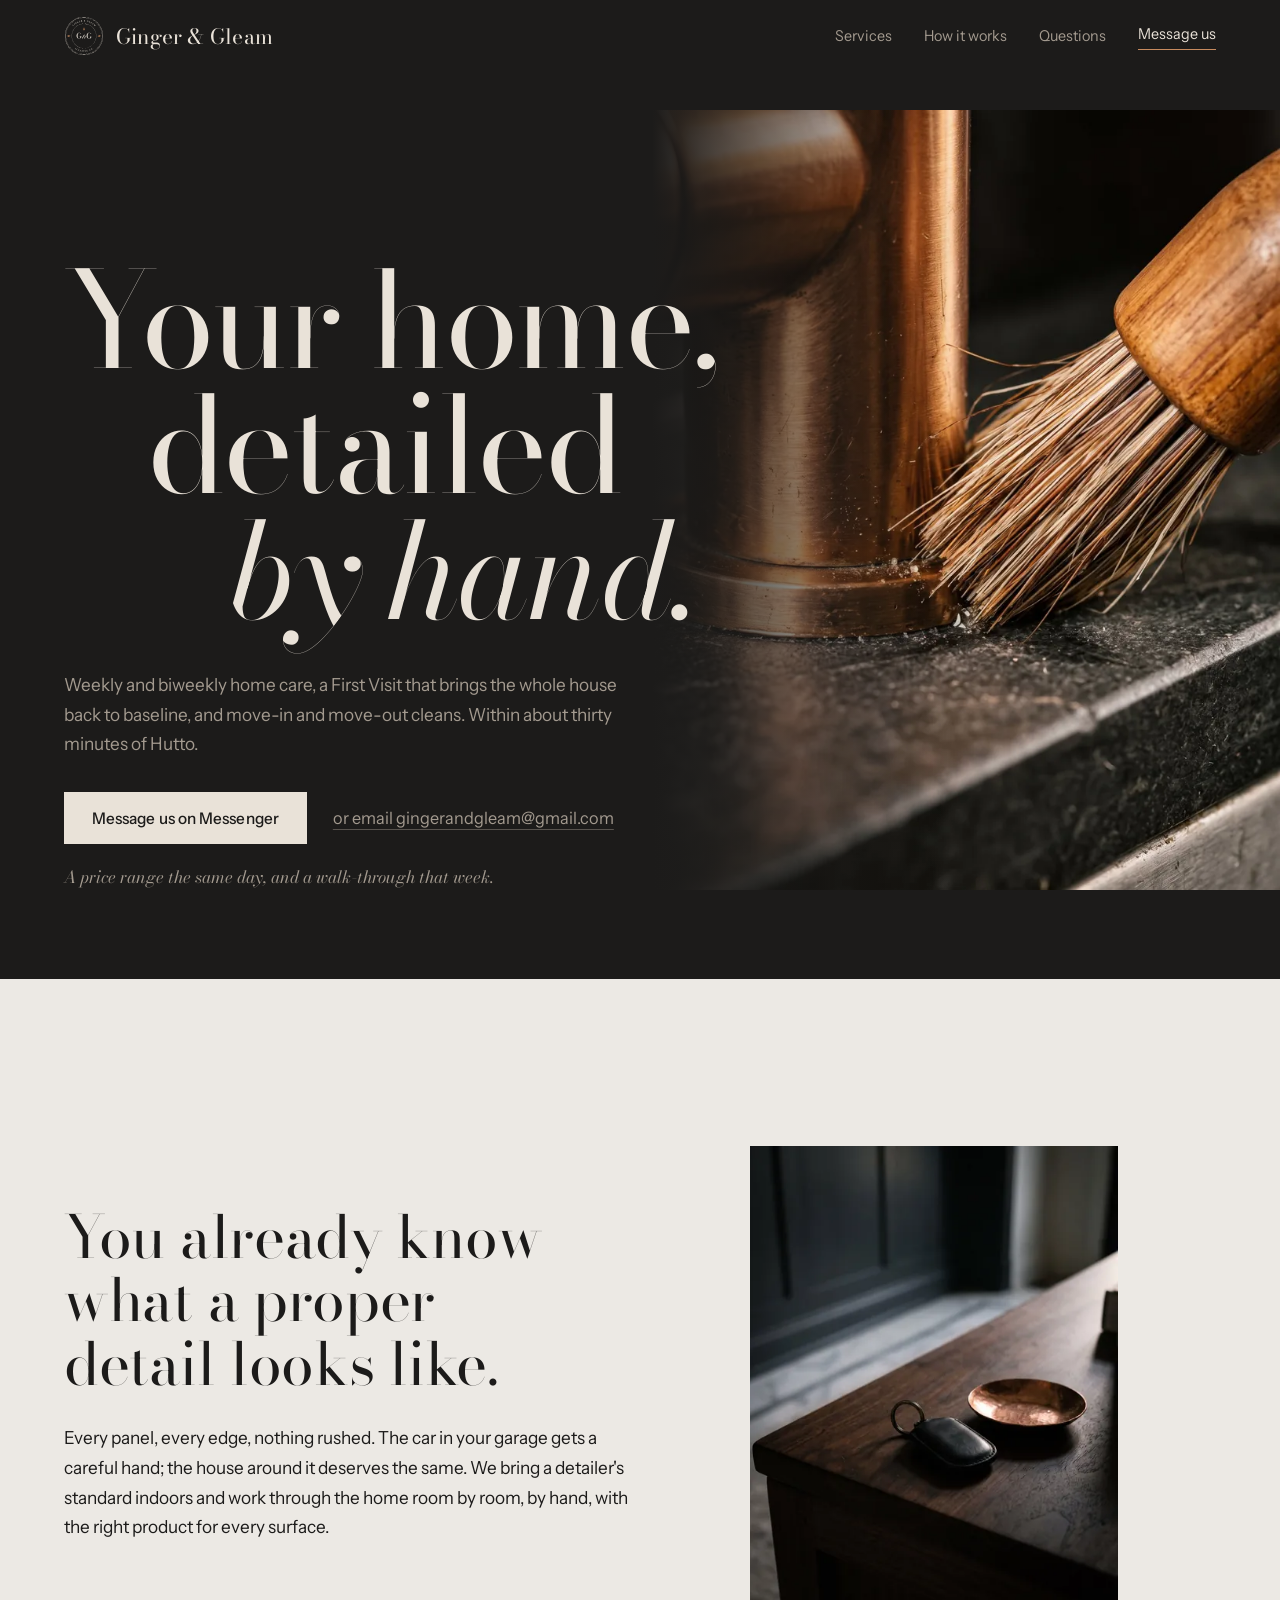
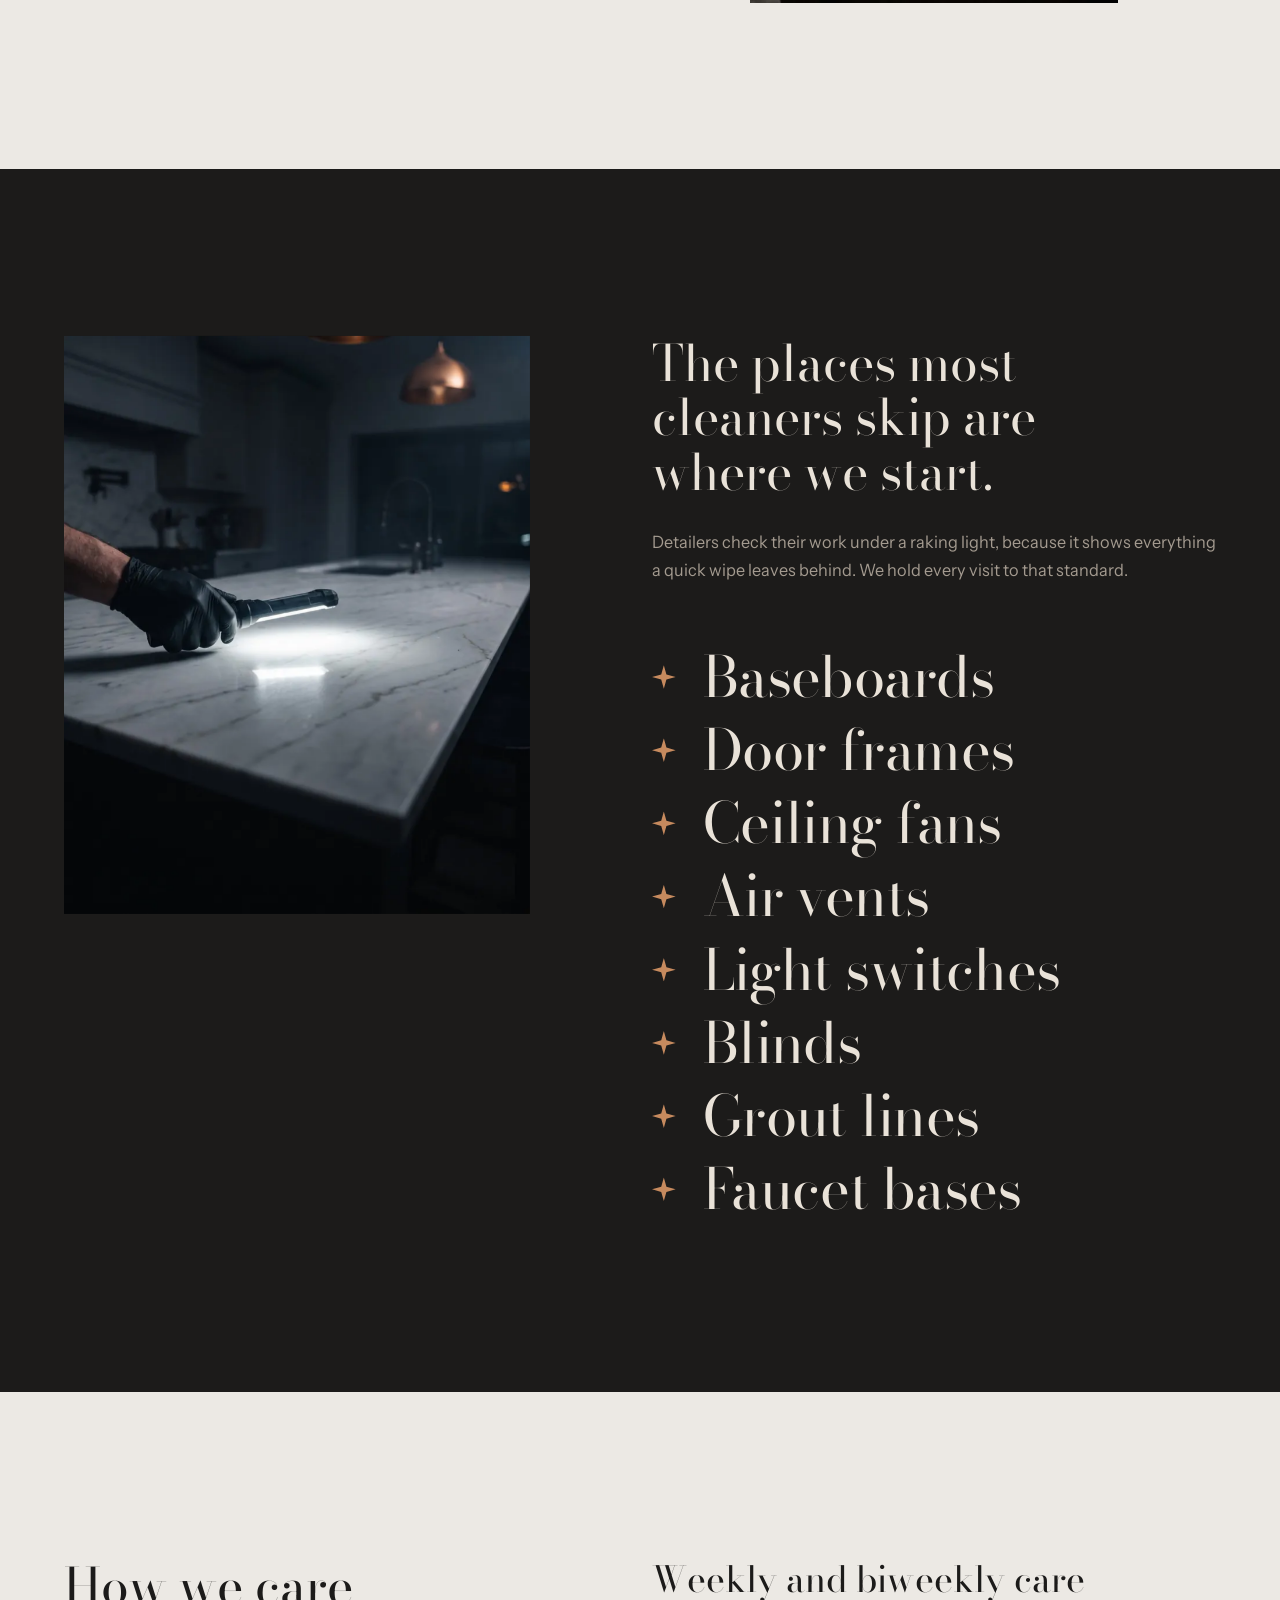
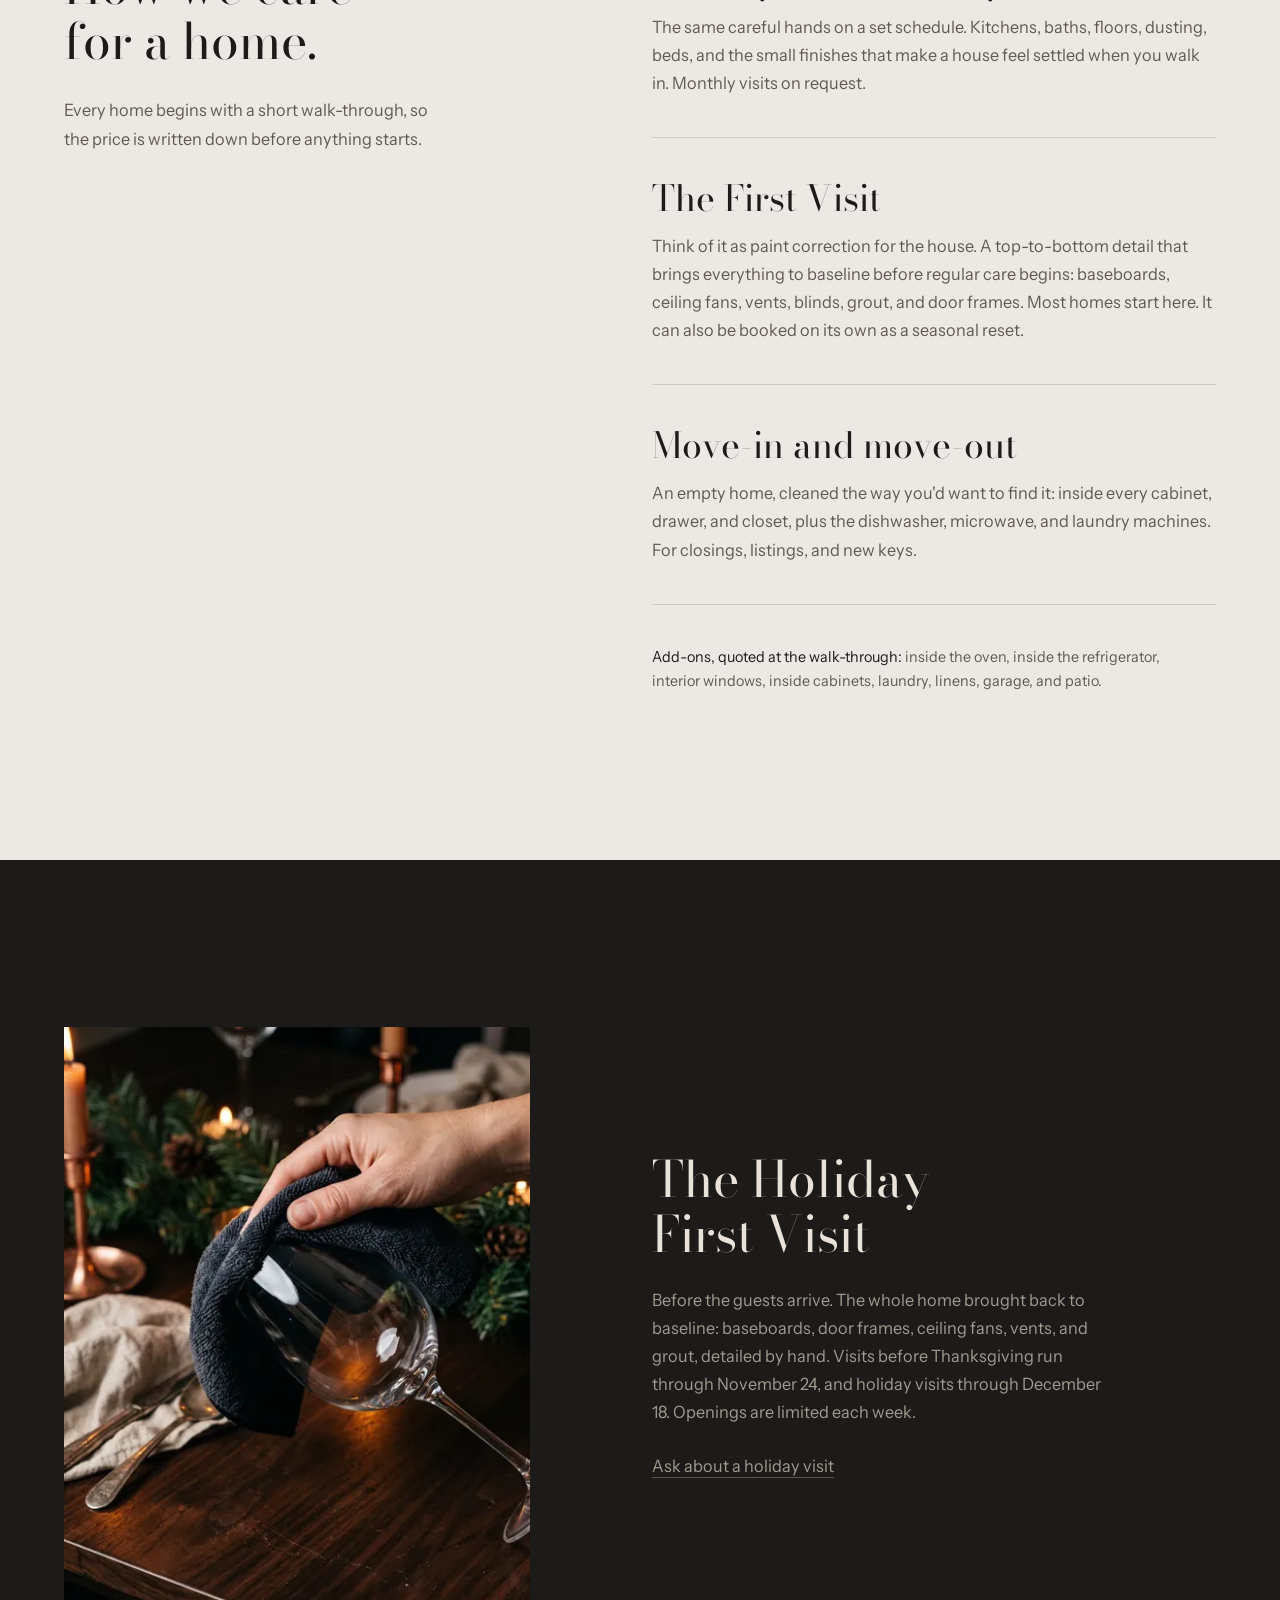
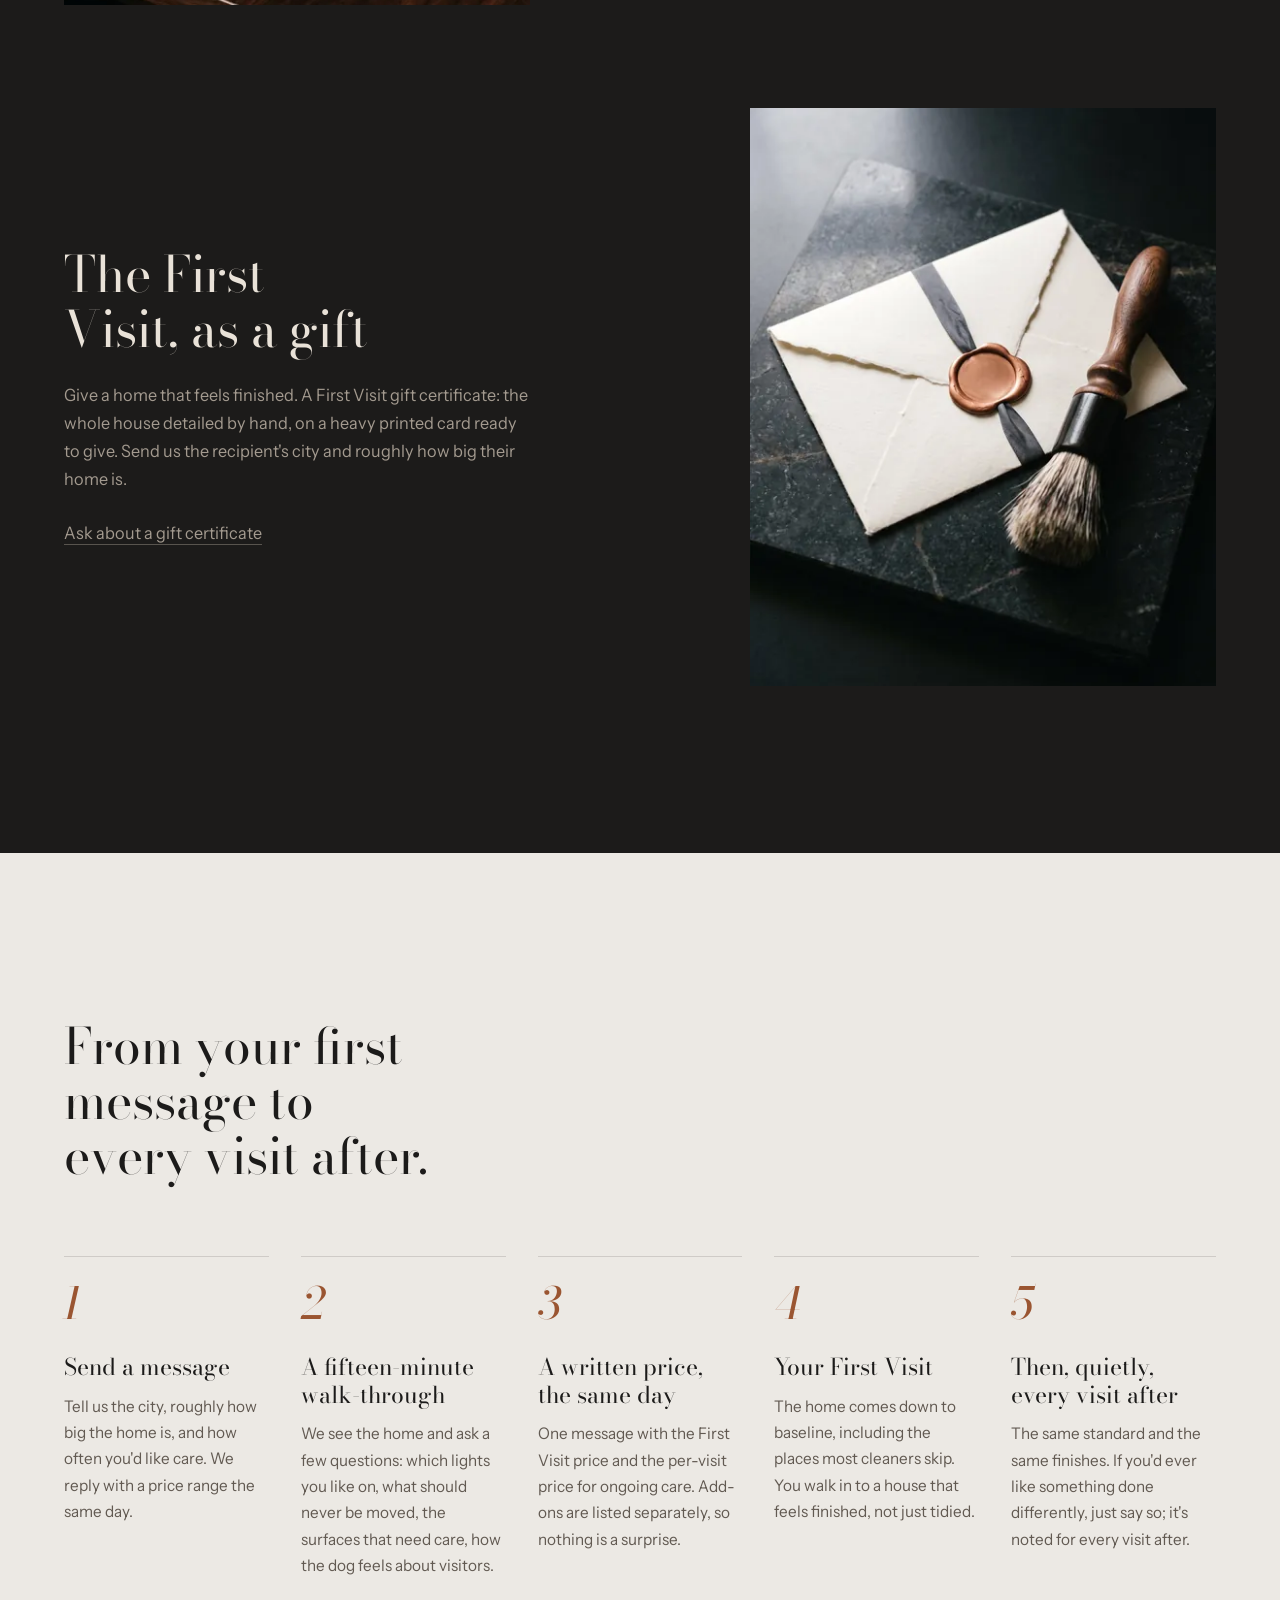
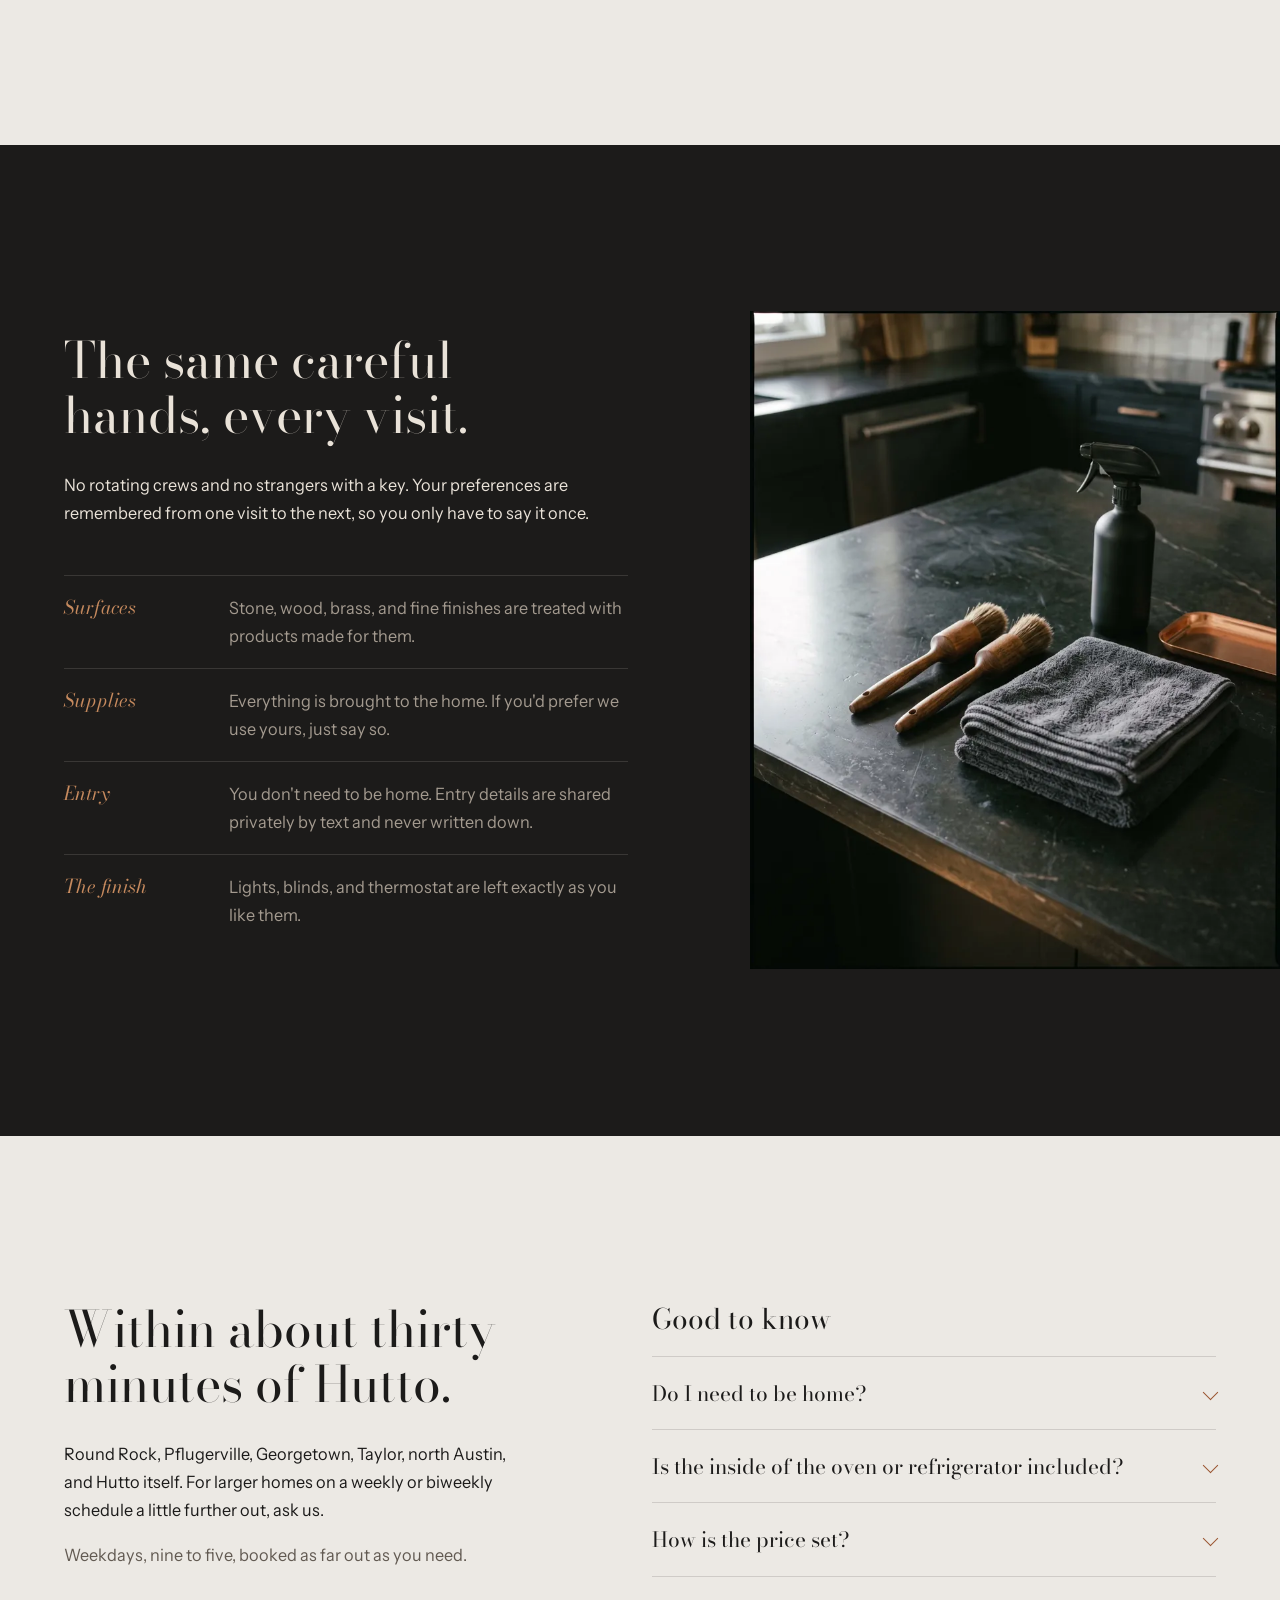
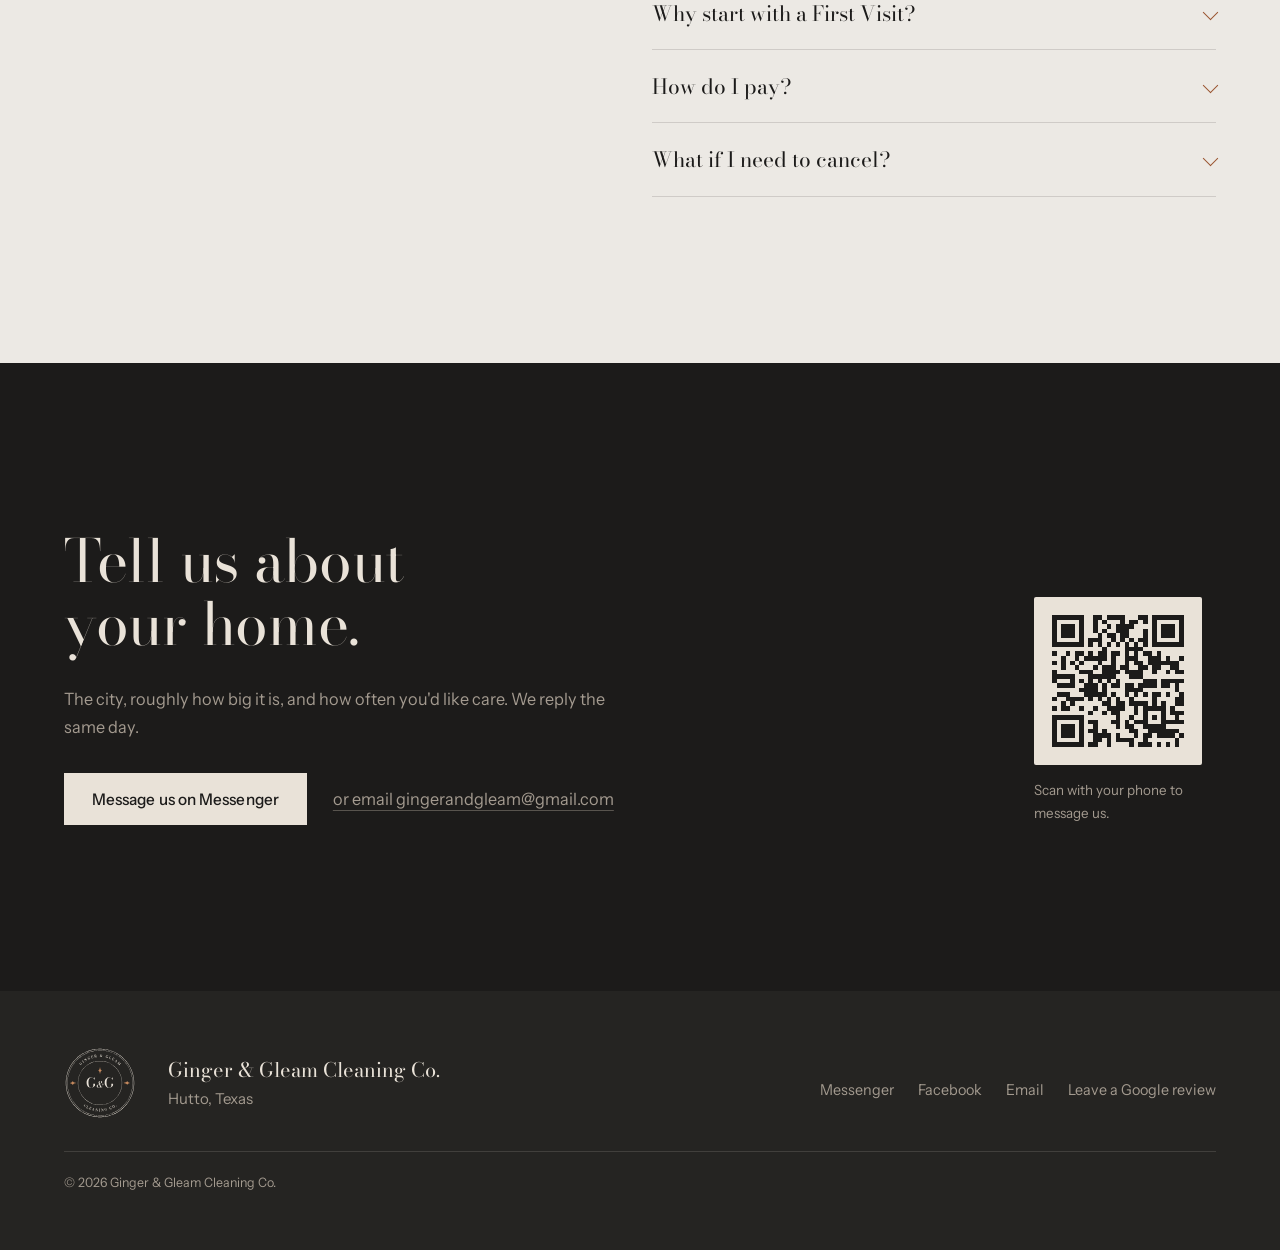
==== index.html @ fb72d487 "Rebrand the site around "Your home, detailed by hand." New single-page design for Ginger & Gleam: da" ====
<!doctype html>
<html lang="en">
<head>
<meta charset="utf-8">
<meta name="viewport" content="width=device-width, initial-scale=1, viewport-fit=cover">
<title>Ginger &amp; Gleam Cleaning Co. | Luxury house cleaning in Hutto, Round Rock &amp; Georgetown, TX</title>
<meta name="description" content="Luxury residential cleaning within thirty minutes of Hutto, Texas: weekly and biweekly home care, a First Visit deep detail, and move-in and move-out cleans for Round Rock, Georgetown, Pflugerville and north Austin. Message us for a price range the same day.">
<link rel="canonical" href="https://ginger-and-gleam.github.io/">
<meta name="theme-color" content="#1C1B1A">
<link rel="icon" href="assets/seal-on-light.svg" type="image/svg+xml">
<link rel="icon" href="apple-touch-icon.png" type="image/png">
<link rel="apple-touch-icon" href="apple-touch-icon.png">
<meta property="og:type" content="website">
<meta property="og:site_name" content="Ginger &amp; Gleam Cleaning Co.">
<meta property="og:title" content="Your home, detailed by hand.">
<meta property="og:description" content="Weekly and biweekly home care, the First Visit, and move-in and move-out cleans within thirty minutes of Hutto, Texas.">
<meta property="og:url" content="https://ginger-and-gleam.github.io/">
<meta property="og:image" content="https://ginger-and-gleam.github.io/assets/og-image.jpg">
<meta property="og:image:width" content="1200">
<meta property="og:image:height" content="630">
<meta property="og:image:alt" content="Your home, detailed by hand. A detailing brush at the base of a copper faucet.">
<meta name="twitter:card" content="summary_large_image">
<link rel="preload" href="assets/fonts/BodoniModa.woff2" as="font" type="font/woff2" crossorigin>
<link rel="preload" href="assets/fonts/InstrumentSans.woff2" as="font" type="font/woff2" crossorigin>
<link rel="stylesheet" href="assets/site.css">
<script>document.documentElement.classList.add('js')</script>
<script type="application/ld+json">
{
  "@context": "https://schema.org",
  "@type": "LocalBusiness",
  "@id": "https://ginger-and-gleam.github.io/#business",
  "name": "Ginger & Gleam Cleaning Co.",
  "slogan": "Your home, detailed by hand.",
  "description": "Luxury residential cleaning: weekly and biweekly home care, a First Visit deep detail, and move-in and move-out cleans.",
  "url": "https://ginger-and-gleam.github.io/",
  "email": "gingerandgleam@gmail.com",
  "logo": "https://ginger-and-gleam.github.io/seal-light.png",
  "image": "https://ginger-and-gleam.github.io/assets/og-image.jpg",
  "address": {"@type": "PostalAddress", "addressLocality": "Hutto", "addressRegion": "TX", "postalCode": "78634", "addressCountry": "US"},
  "areaServed": [
    {"@type": "City", "name": "Hutto, Texas"},
    {"@type": "City", "name": "Round Rock, Texas"},
    {"@type": "City", "name": "Pflugerville, Texas"},
    {"@type": "City", "name": "Georgetown, Texas"},
    {"@type": "City", "name": "Taylor, Texas"},
    {"@type": "City", "name": "Austin, Texas"}
  ],
  "openingHoursSpecification": [{"@type": "OpeningHoursSpecification", "dayOfWeek": ["Monday","Tuesday","Wednesday","Thursday","Friday"], "opens": "09:00", "closes": "17:00"}],
  "paymentAccepted": "Venmo, Zelle, Cash",
  "sameAs": ["https://www.facebook.com/people/Ginger-Gleam/61587592953067"],
  "hasOfferCatalog": {
    "@type": "OfferCatalog",
    "name": "Home care",
    "itemListElement": [
      {"@type": "Offer", "itemOffered": {"@type": "Service", "serviceType": "House cleaning", "name": "Weekly and biweekly home care"}},
      {"@type": "Offer", "itemOffered": {"@type": "Service", "serviceType": "Deep cleaning", "name": "The First Visit"}},
      {"@type": "Offer", "itemOffered": {"@type": "Service", "serviceType": "Move-in and move-out cleaning", "name": "Move-in and move-out"}}
    ]
  }
}
</script>
</head>
<body>
<a class="skip" href="#main">Skip to content</a>

<header class="site-head" data-head>
  <div class="frame head-row">
    <a class="brand" href="#top" aria-label="Ginger &amp; Gleam, back to top">
      <img src="assets/seal-on-dark.svg" alt="" width="40" height="40">
      <span>Ginger &amp; Gleam</span>
    </a>
    <nav class="head-nav" aria-label="Main">
      <a href="#services">Services</a>
      <a href="#how">How it works</a>
      <a href="#questions">Questions</a>
      <a class="head-cta" href="https://m.me/61587592953067?ref=website" target="_blank" rel="noopener">Message us</a>
    </nav>
  </div>
</header>

<main id="main">

<section class="hero" id="top" aria-labelledby="hero-title">
  <div class="frame hero-grid">
    <figure class="hero-photo">
      <img src="assets/img/brush-1200.webp"
           srcset="assets/img/brush-480.webp 480w, assets/img/brush-800.webp 800w, assets/img/brush-1200.webp 1200w, assets/img/brush-1600.webp 1600w"
           sizes="(min-width: 900px) 46vw, 100vw" width="1600" height="1986"
           alt="A natural-bristle detailing brush working along the base of a copper faucet on dark stone."
           fetchpriority="high">
    </figure>
    <div class="hero-copy">
      <h1 id="hero-title" class="hero-title"><span>Your home,</span> <span>detailed</span> <span>by hand.</span></h1>
      <p class="hero-sub">Weekly and biweekly home care, a First Visit that brings the whole house back to baseline, and move-in and move-out cleans. Within about thirty minutes of Hutto.</p>
      <div class="hero-actions">
        <a class="button" href="https://m.me/61587592953067?ref=website" target="_blank" rel="noopener">Message us on Messenger</a>
        <a class="quiet-link" href="mailto:gingerandgleam@gmail.com">or email gingerandgleam@gmail.com</a>
      </div>
      <p class="hero-note">A price range the same day, and a walk-through that week.</p>
    </div>
  </div>
</section>

<section class="idea paper" aria-labelledby="idea-title">
  <div class="frame idea-grid">
    <div class="idea-copy">
      <h2 id="idea-title" class="statement">You already know what a proper detail looks like.</h2>
      <p class="measure">Every panel, every edge, nothing rushed. The car in your garage gets a careful hand; the house around it deserves the same. We bring a detailer's standard indoors and work through the home room by room, by hand, with the right product for every surface.</p>
    </div>
    <figure class="idea-photo">
      <img src="assets/img/fob-800.webp"
           srcset="assets/img/fob-480.webp 480w, assets/img/fob-800.webp 800w, assets/img/fob-1200.webp 1200w"
           sizes="(min-width: 900px) 30vw, 80vw" width="1600" height="1986" loading="lazy"
           alt="A leather key fob beside a small copper dish on a polished walnut table.">
    </figure>
  </div>
</section>

<section class="inspect" aria-labelledby="inspect-title" data-inspect>
  <div class="frame inspect-grid">
    <figure class="inspect-photo">
      <img src="assets/img/light-800.webp"
           srcset="assets/img/light-480.webp 480w, assets/img/light-800.webp 800w, assets/img/light-1200.webp 1200w, assets/img/light-1600.webp 1600w"
           sizes="(min-width: 900px) 38vw, 100vw" width="1600" height="1986" loading="lazy"
           alt="A gloved hand holding an inspection light, its beam raking across a dark marble countertop.">
    </figure>
    <div class="inspect-copy">
      <h2 id="inspect-title" class="section-title">The places most cleaners skip are where we start.</h2>
      <p class="measure soft">Detailers check their work under a raking light, because it shows everything a quick wipe leaves behind. We hold every visit to that standard.</p>
      <ul class="surfaces" data-surfaces>
        <li>Baseboards</li>
        <li>Door frames</li>
        <li>Ceiling fans</li>
        <li>Air vents</li>
        <li>Light switches</li>
        <li>Blinds</li>
        <li>Grout lines</li>
        <li>Faucet bases</li>
      </ul>
    </div>
  </div>
</section>

<section class="services paper" id="services" aria-labelledby="services-title">
  <div class="frame services-grid">
    <div class="services-head">
      <h2 id="services-title" class="section-title">How we care for a home.</h2>
      <p class="soft">Every home begins with a short walk-through, so the price is written down before anything starts.</p>
    </div>
    <div class="service-list">
      <article class="service">
        <h3>Weekly and biweekly care</h3>
        <p>The same careful hands on a set schedule. Kitchens, baths, floors, dusting, beds, and the small finishes that make a house feel settled when you walk in. Monthly visits on request.</p>
      </article>
      <article class="service">
        <h3>The First Visit</h3>
        <p>Think of it as paint correction for the house. A top-to-bottom detail that brings everything to baseline before regular care begins: baseboards, ceiling fans, vents, blinds, grout, and door frames. Most homes start here. It can also be booked on its own as a seasonal reset.</p>
      </article>
      <article class="service">
        <h3>Move-in and move-out</h3>
        <p>An empty home, cleaned the way you'd want to find it: inside every cabinet, drawer, and closet, plus the dishwasher, microwave, and laundry machines. For closings, listings, and new keys.</p>
      </article>
      <p class="addons"><span>Add-ons, quoted at the walk-through:</span> inside the oven, inside the refrigerator, interior windows, inside cabinets, laundry, linens, garage, and patio.</p>
    </div>
  </div>
</section>

<section class="season" aria-labelledby="season-title" data-season>
  <h2 id="season-title" class="visually-hidden">Seasonal</h2>
  <div class="frame season-grid">
    <article class="season-item" data-from="2026-10-01" data-until="2026-12-18">
      <figure>
        <img src="assets/img/glass-800.webp"
             srcset="assets/img/glass-480.webp 480w, assets/img/glass-800.webp 800w, assets/img/glass-1200.webp 1200w"
             sizes="(min-width: 900px) 34vw, 100vw" width="1600" height="1986" loading="lazy"
             alt="A hand polishing a crystal wine glass with a charcoal cloth at a candlelit holiday table.">
      </figure>
      <div class="season-copy">
        <h3>The Holiday First Visit</h3>
        <p>Before the guests arrive. The whole home brought back to baseline: baseboards, door frames, ceiling fans, vents, and grout, detailed by hand. Visits before Thanksgiving run through November 24, and holiday visits through December 18. Openings are limited each week.</p>
        <a class="quiet-link on-dark" href="https://m.me/61587592953067?ref=website" target="_blank" rel="noopener">Ask about a holiday visit</a>
      </div>
    </article>
    <article class="season-item" data-from="2026-11-20" data-until="2026-12-24" hidden>
      <figure>
        <img src="assets/img/gift-800.webp"
             srcset="assets/img/gift-480.webp 480w, assets/img/gift-800.webp 800w, assets/img/gift-1200.webp 1200w"
             sizes="(min-width: 900px) 34vw, 100vw" width="1600" height="1986" loading="lazy"
             alt="A cream envelope closed with a copper wax seal and charcoal ribbon beside a detailing brush.">
      </figure>
      <div class="season-copy">
        <h3>The First Visit, as a gift</h3>
        <p>Give a home that feels finished. A First Visit gift certificate: the whole house detailed by hand, on a heavy printed card ready to give. Send us the recipient's city and roughly how big their home is.</p>
        <a class="quiet-link on-dark" href="https://m.me/61587592953067?ref=website" target="_blank" rel="noopener">Ask about a gift certificate</a>
      </div>
    </article>
    <article class="season-item" data-from="2027-01-01" data-until="2027-01-31" hidden>
      <figure>
        <img src="assets/img/floor-800.webp"
             srcset="assets/img/floor-480.webp 480w, assets/img/floor-800.webp 800w, assets/img/floor-1200.webp 1200w"
             sizes="(min-width: 900px) 34vw, 100vw" width="1600" height="1986" loading="lazy"
             alt="Low winter sun across a polished oak floor, a folded charcoal towel on the bottom stair.">
      </figure>
      <div class="season-copy">
        <h3>A new-year reset</h3>
        <p>Start the year in a home that feels finished. A First Visit takes the house back to baseline after the holidays, and weekly or biweekly care keeps it there.</p>
        <a class="quiet-link on-dark" href="https://m.me/61587592953067?ref=website" target="_blank" rel="noopener">Book a January walk-through</a>
      </div>
    </article>
  </div>
</section>

<section class="how paper" id="how" aria-labelledby="how-title">
  <div class="frame">
    <h2 id="how-title" class="section-title narrow-title">From your first message to every visit after.</h2>
    <ol class="steps">
      <li>
        <h3>Send a message</h3>
        <p>Tell us the city, roughly how big the home is, and how often you'd like care. We reply with a price range the same day.</p>
      </li>
      <li>
        <h3>A fifteen-minute walk-through</h3>
        <p>We see the home and ask a few questions: which lights you like on, what should never be moved, the surfaces that need care, how the dog feels about visitors.</p>
      </li>
      <li>
        <h3>A written price, the same day</h3>
        <p>One message with the First Visit price and the per-visit price for ongoing care. Add-ons are listed separately, so nothing is a surprise.</p>
      </li>
      <li>
        <h3>Your First Visit</h3>
        <p>The home comes down to baseline, including the places most cleaners skip. You walk in to a house that feels finished, not just tidied.</p>
      </li>
      <li>
        <h3>Then, quietly, every visit after</h3>
        <p>The same standard and the same finishes. If you'd ever like something done differently, just say so; it's noted for every visit after.</p>
      </li>
    </ol>
  </div>
</section>

<section class="standard" aria-labelledby="standard-title">
  <div class="frame standard-grid">
    <div class="standard-copy">
      <h2 id="standard-title" class="section-title">The same careful hands, every visit.</h2>
      <p class="measure">No rotating crews and no strangers with a key. Your preferences are remembered from one visit to the next, so you only have to say it once.</p>
      <dl class="particulars">
        <div><dt>Surfaces</dt><dd>Stone, wood, brass, and fine finishes are treated with products made for them.</dd></div>
        <div><dt>Supplies</dt><dd>Everything is brought to the home. If you'd prefer we use yours, just say so.</dd></div>
        <div><dt>Entry</dt><dd>You don't need to be home. Entry details are shared privately by text and never written down.</dd></div>
        <div><dt>The finish</dt><dd>Lights, blinds, and thermostat are left exactly as you like them.</dd></div>
      </dl>
    </div>
    <figure class="standard-photo">
      <img src="assets/img/kit-800.webp"
           srcset="assets/img/kit-480.webp 480w, assets/img/kit-800.webp 800w, assets/img/kit-1200.webp 1200w, assets/img/kit-1600.webp 1600w"
           sizes="(min-width: 900px) 40vw, 100vw" width="1600" height="1986" loading="lazy"
           alt="Wooden detailing brushes, folded charcoal microfiber towels, and a matte black spray bottle laid out on a soapstone counter.">
    </figure>
  </div>
</section>

<section class="faq paper" id="questions" aria-labelledby="faq-title">
  <div class="frame faq-grid">
    <div class="area">
      <h2 class="section-title">Within about thirty minutes of Hutto.</h2>
      <p class="measure">Round Rock, Pflugerville, Georgetown, Taylor, north Austin, and Hutto itself. For larger homes on a weekly or biweekly schedule a little further out, ask us.</p>
      <p class="measure soft">Weekdays, nine to five, booked as far out as you need.</p>
    </div>
    <div class="questions">
      <h2 id="faq-title" class="small-title">Good to know</h2>
      <details>
        <summary>Do I need to be home?</summary>
        <p>No. Many clients are at work during their visit. Entry details are shared privately by text and never written down.</p>
      </details>
      <details>
        <summary>Is the inside of the oven or refrigerator included?</summary>
        <p>They're add-ons on every service, quoted at the walk-through. Move-outs include the dishwasher, microwave, and laundry machines.</p>
      </details>
      <details>
        <summary>How is the price set?</summary>
        <p>By the size of the home and how often you'd like care. We send a range the same day you message us, then confirm it in writing after the walk-through. Add-ons are listed separately.</p>
      </details>
      <details>
        <summary>Why start with a First Visit?</summary>
        <p>Regular care keeps a home at a standard; the First Visit sets it. Baseboards, vents, fans, and grout are brought back once, so every visit after can keep them there. If your home is already in excellent shape, we'll tell you at the walk-through.</p>
      </details>
      <details>
        <summary>How do I pay?</summary>
        <p>Venmo, Zelle, or cash. We send an invoice at the end of the day.</p>
      </details>
      <details>
        <summary>What if I need to cancel?</summary>
        <p>Let us know as early as you can. Same-day cancellations are $50, waived for a true emergency.</p>
      </details>
    </div>
  </div>
</section>

<section class="contact" id="contact" aria-labelledby="contact-title">
  <div class="frame contact-grid">
    <div>
      <h2 id="contact-title" class="statement">Tell us about your home.</h2>
      <p class="measure soft">The city, roughly how big it is, and how often you'd like care. We reply the same day.</p>
      <div class="hero-actions">
        <a class="button" href="https://m.me/61587592953067?ref=website" target="_blank" rel="noopener">Message us on Messenger</a>
        <a class="quiet-link on-dark" href="mailto:gingerandgleam@gmail.com">or email gingerandgleam@gmail.com</a>
      </div>
    </div>
    <figure class="qr">
      <img src="assets/messenger-qr.svg" width="168" height="168" alt="QR code that opens a Messenger conversation with Ginger &amp; Gleam.">
      <figcaption>Scan with your phone to message us.</figcaption>
    </figure>
  </div>
</section>

</main>

<footer class="site-foot">
  <div class="frame foot-row">
    <img src="assets/seal-on-dark.svg" alt="" width="72" height="72">
    <p class="foot-name">Ginger &amp; Gleam Cleaning Co.<br><span>Hutto, Texas</span></p>
    <p class="foot-links">
      <a href="https://m.me/61587592953067?ref=website" target="_blank" rel="noopener">Messenger</a>
      <a href="https://www.facebook.com/people/Ginger-Gleam/61587592953067" target="_blank" rel="noopener">Facebook</a>
      <a href="mailto:gingerandgleam@gmail.com">Email</a>
      <a href="https://g.page/r/CXGmc1KCXVTtEBM/review" target="_blank" rel="noopener">Leave a Google review</a>
    </p>
    <p class="foot-fine">© <span data-year>2026</span> Ginger &amp; Gleam Cleaning Co.</p>
  </div>
</footer>

<script src="assets/site.js" defer></script>
</body>
</html>
---- assets/site.css ----
/* Ginger & Gleam — "Your home, detailed by hand."
   Dark soapstone grounds with plaster reading rooms; copper only where light lands.
   One signature: the inspection light over the list of surfaces. */

@font-face{font-family:"Bodoni Moda";src:url("fonts/BodoniModa.woff2") format("woff2");font-weight:400 900;font-style:normal;font-display:swap}
@font-face{font-family:"Bodoni Moda";src:url("fonts/BodoniModa-Italic.woff2") format("woff2");font-weight:400 900;font-style:italic;font-display:swap}
@font-face{font-family:"Instrument Sans";src:url("fonts/InstrumentSans.woff2") format("woff2");font-weight:400 700;font-stretch:75% 100%;font-style:normal;font-display:swap}

:root{
  --soapstone:#1C1B1A;
  --graphite:#252422;
  --bone:#E9E2D8;
  --plaster:#ECE9E4;
  --copper:#C68A5E;
  --copper-deep:#9A5531;
  --smoke:#A39A8F;
  --stone:#625A52;
  --rule-dark:rgba(233,226,216,.14);
  --rule-light:rgba(28,27,26,.14);

  --serif:"Bodoni Moda",Didot,"Bodoni 72",Georgia,serif;
  --sans:"Instrument Sans",-apple-system,BlinkMacSystemFont,"Helvetica Neue",Arial,sans-serif;

  --gutter:clamp(20px,5vw,64px);
  --section:clamp(96px,13vw,184px);
  --ease:cubic-bezier(.2,.7,.2,1);
  --bleed:calc(-1 * (var(--gutter) + max(0px, (100vw - 1320px) / 2)));
}

*,*::before,*::after{box-sizing:border-box}
html{-webkit-text-size-adjust:100%;scroll-padding-top:80px}
@media (prefers-reduced-motion:no-preference){html{scroll-behavior:smooth}}
html,body{overflow-x:clip}
body{margin:0;background:var(--soapstone);color:var(--bone);font:400 17px/1.65 var(--sans);font-stretch:96%;-webkit-font-smoothing:antialiased;-moz-osx-font-smoothing:grayscale;text-rendering:optimizeLegibility}
img{display:block;max-width:100%;height:auto}
figure{margin:0}
a{color:inherit}
h1,h2,h3{font-family:var(--serif);font-weight:400;margin:0;text-wrap:balance}
p{margin:0}
p+p{margin-top:1em}
::selection{background:var(--copper);color:var(--soapstone)}
:focus-visible{outline:2px solid var(--copper);outline-offset:4px;border-radius:2px}

.visually-hidden{position:absolute!important;width:1px;height:1px;overflow:hidden;clip:rect(0 0 0 0);white-space:nowrap}
.skip{position:absolute;left:16px;top:-60px;z-index:20;background:var(--bone);color:var(--soapstone);padding:10px 14px;text-decoration:none}
.skip:focus{top:12px}

.frame{width:100%;max-width:1320px;margin-inline:auto;padding-inline:max(var(--gutter),env(safe-area-inset-left)) max(var(--gutter),env(safe-area-inset-right))}
.measure{max-width:34em}
.soft{color:var(--smoke)}
.paper{background:var(--plaster);color:var(--soapstone)}
.paper .soft{color:var(--stone)}

/* Type scale: perfect fourth from 17px. */
.statement{font-size:clamp(34px,4.6vw,64px);line-height:1.08;letter-spacing:-.005em;max-width:15ch}
.section-title{font-size:clamp(32px,3.9vw,54px);line-height:1.1;max-width:17ch}
.small-title{font-size:clamp(24px,2.2vw,30px);line-height:1.2}
.statement+p,.section-title+p{margin-top:28px}

/* Header */
.site-head{position:fixed;inset:0 0 auto;z-index:10;transition:background-color .4s var(--ease),border-color .4s var(--ease);border-bottom:1px solid transparent}
.site-head.is-solid{background:rgba(28,27,26,.94);-webkit-backdrop-filter:blur(10px);backdrop-filter:blur(10px);border-bottom-color:var(--rule-dark)}
.head-row{display:flex;align-items:center;justify-content:space-between;gap:24px;height:72px}
.brand{display:flex;align-items:center;gap:12px;text-decoration:none}
.brand img{width:40px;height:40px}
.brand span{font:400 21px/1 var(--serif);letter-spacing:.01em;white-space:nowrap}
.head-nav{display:flex;align-items:center;gap:32px;font-size:15px}
.head-nav a{text-decoration:none;color:var(--smoke);transition:color .2s}
.head-nav a:hover{color:var(--bone)}
.head-nav .head-cta{color:var(--bone);border-bottom:1px solid var(--copper);padding-bottom:3px}
.head-nav .head-cta:hover{color:var(--copper)}
@media (max-width:820px){.head-nav a:not(.head-cta){display:none}.brand span{font-size:19px}}

/* Buttons and quiet links */
.button{display:inline-flex;align-items:center;min-height:52px;padding:0 28px;background:var(--bone);color:var(--soapstone);text-decoration:none;font-weight:500;font-size:16px;letter-spacing:.005em;border-radius:0;transition:background-color .25s var(--ease),color .25s var(--ease)}
.button:hover{background:var(--copper);color:var(--soapstone)}
.quiet-link{color:var(--smoke);text-decoration:underline;text-decoration-color:rgba(163,154,143,.45);text-underline-offset:5px;text-decoration-thickness:1px;transition:color .2s,text-decoration-color .2s}
.quiet-link:hover{color:var(--bone);text-decoration-color:var(--copper)}
.paper .quiet-link{color:var(--stone)}

/* Hero */
.hero{position:relative;padding-top:72px;overflow:hidden}
.hero-grid{display:grid;grid-template-columns:repeat(12,minmax(0,1fr));column-gap:24px;min-height:calc(100svh - 72px);align-items:end;padding-bottom:clamp(48px,7vw,96px)}
.hero-photo{grid-column:7/13;grid-row:1;align-self:stretch;margin-right:var(--bleed);margin-top:clamp(16px,3vw,40px);position:relative}
.hero-photo img{width:100%;height:100%;object-fit:cover;object-position:58% 50%}
.hero-photo::after{content:"";position:absolute;inset:0;background:linear-gradient(90deg,var(--soapstone) 0%,rgba(28,27,26,.55) 22%,rgba(28,27,26,0) 48%)}
.hero-copy{grid-column:1/10;grid-row:1;position:relative;z-index:1;padding-top:48px}
.hero-title{font-size:clamp(58px,10.4vw,152px);line-height:.94;letter-spacing:-.018em;font-weight:400}
.hero-title span{display:block;padding-bottom:.16em;margin-bottom:-.16em}
.hero-title span:nth-child(2){padding-left:.62em}
.hero-title span:nth-child(3){padding-left:1.24em;font-style:italic}
.hero-sub{margin-top:clamp(28px,3vw,44px);max-width:31em;color:var(--smoke);font-size:18px}
.hero-actions{display:flex;flex-wrap:wrap;align-items:center;gap:14px 26px;margin-top:32px}
.hero-note{margin-top:22px;font:italic 400 17px/1.4 var(--serif);color:var(--smoke)}

/* The single load moment: an inspection light rakes once across the headline. */
@media (prefers-reduced-motion:no-preference){
  .js .hero-title span{background-image:linear-gradient(100deg,var(--bone) 0 40%,#FFF9F1 46%,#F0C29C 49%,rgba(233,226,216,.26) 57% 100%);background-size:260% 100%;background-position:100% 0;-webkit-background-clip:text;background-clip:text;color:transparent;animation:rake 2.4s cubic-bezier(.45,.05,.25,1) .3s both}
  .js .hero-title span:nth-child(2){animation-delay:.48s}
  .js .hero-title span:nth-child(3){animation-delay:.66s}
  @keyframes rake{from{background-position:100% 0}to{background-position:0 0}}
}

@media (max-width:899px){
  .hero-grid{display:block;min-height:0;padding-bottom:56px}
  .hero-photo{margin:0 calc(-1 * var(--gutter));height:min(50svh,440px)}
  .hero-photo::after{background:linear-gradient(180deg,rgba(28,27,26,0) 45%,var(--soapstone) 100%)}
  .hero-copy{margin-top:-84px;padding-top:0}
  .hero-title span:nth-child(2){padding-left:.4em}
  .hero-title span:nth-child(3){padding-left:.8em}
  .hero-sub{font-size:17px}
}

/* Idea */
.idea{padding-block:var(--section)}
.idea-grid{display:grid;grid-template-columns:repeat(12,minmax(0,1fr));column-gap:24px;align-items:center}
.idea-copy{grid-column:1/7}
.idea-photo{grid-column:8/12}
.idea-copy .measure{font-size:18px}
@media (max-width:899px){.idea-grid{display:block}.idea-photo{margin-top:56px;width:78%;margin-left:auto}}

/* Under the light */
.inspect{padding-block:var(--section);position:relative}
.inspect-grid{display:grid;grid-template-columns:repeat(12,minmax(0,1fr));column-gap:24px;align-items:start}
.inspect-photo{grid-column:1/6;position:sticky;top:104px}
.inspect-copy{grid-column:7/13}
.surfaces{list-style:none;margin:56px 0 0;padding:0;position:relative}
.surfaces li{position:relative;font:400 clamp(34px,4.4vw,62px)/1.18 var(--serif);letter-spacing:-.01em;padding:.06em 0 .06em .9em;color:var(--bone);transition:color .9s var(--ease)}
.surfaces li::before{content:"";position:absolute;left:0;top:50%;width:.42em;height:.42em;translate:0 -50%;background:var(--copper);clip-path:polygon(50% 0,61% 39%,100% 50%,61% 61%,50% 100%,39% 61%,0 50%,39% 39%);opacity:1;transition:opacity .6s var(--ease),scale .6s var(--ease)}
/* With script, surfaces wait in the dark until the light passes over them. */
.lit .surfaces li{color:rgba(233,226,216,.24)}
.lit .surfaces li::before{opacity:0;scale:.3}
.lit .surfaces li.is-seen{color:var(--bone)}
.lit .surfaces li.is-seen::before{opacity:1;scale:1}
.beam{position:absolute;left:0;top:0;width:460px;height:460px;margin:-230px 0 0 -230px;border-radius:50%;pointer-events:none;background:radial-gradient(closest-side,rgba(255,240,222,.13),rgba(198,138,94,.07) 45%,rgba(198,138,94,0) 100%);opacity:0;transition:opacity .5s var(--ease);will-change:transform;z-index:0}
.inspect.is-beaming .beam{opacity:1}
.inspect-copy{position:relative;z-index:1}
@media (max-width:899px){.inspect-grid{display:block}.inspect-photo{position:relative;top:auto;margin:0 calc(-1 * var(--gutter)) 56px;height:min(70svh,560px)}.inspect-photo img{width:100%;height:100%;object-fit:cover}}

/* Services */
.services{padding-block:var(--section)}
.services-grid{display:grid;grid-template-columns:repeat(12,minmax(0,1fr));column-gap:24px}
.services-head{grid-column:1/6}
.services-head .soft{max-width:22em}
.service-list{grid-column:7/13}
.service{padding:0 0 40px;margin-bottom:40px;border-bottom:1px solid var(--rule-light)}
.service h3{font-size:clamp(28px,2.8vw,38px);line-height:1.12;margin-bottom:14px}
.service p{color:var(--stone);max-width:34em}
.addons{font-size:15px;color:var(--stone);max-width:36em}
.addons span{color:var(--soapstone)}
@media (min-width:900px){.services-head{position:sticky;top:120px;align-self:start}}
@media (max-width:899px){.services-grid{display:block}.service-list{margin-top:56px}}

/* Seasonal */
.season{padding-block:var(--section)}
.season-grid{display:grid;gap:clamp(64px,8vw,120px)}
.season-item{display:grid;grid-template-columns:repeat(12,minmax(0,1fr));column-gap:24px;align-items:center}
.season-item figure{grid-column:1/6}
.season-copy{grid-column:7/12}
.season-item:nth-child(even) figure{grid-column:8/13;grid-row:1}
.season-item:nth-child(even) .season-copy{grid-column:1/6;grid-row:1}
.season-copy h3{font-size:clamp(32px,3.9vw,54px);line-height:1.1;margin-bottom:24px}
.season-copy p{color:var(--smoke);max-width:30em;margin-bottom:26px}
.season[hidden],.season-item[hidden]{display:none}
@media (max-width:899px){.season-item{display:block}.season-item figure{margin:0 calc(-1 * var(--gutter)) 40px}}

/* How it works: a real sequence, so it is numbered. */
.how{padding-block:var(--section)}
.narrow-title{max-width:14ch}
.steps{list-style:none;margin:72px 0 0;padding:0;display:grid;grid-template-columns:repeat(5,minmax(0,1fr));gap:32px;counter-reset:step}
.steps li{counter-increment:step;border-top:1px solid var(--rule-light);padding-top:24px}
.steps li::before{content:counter(step);display:block;font:italic 400 44px/1 var(--serif);color:var(--copper-deep);margin-bottom:28px}
.steps h3{font-size:23px;line-height:1.2;margin-bottom:12px}
.steps p{color:var(--stone);font-size:16px}
@media (max-width:1080px){.steps{grid-template-columns:repeat(2,minmax(0,1fr));gap:40px 32px}}
@media (max-width:640px){.steps{grid-template-columns:1fr;gap:36px}}

/* The standard */
.standard{padding-block:var(--section)}
.standard-grid{display:grid;grid-template-columns:repeat(12,minmax(0,1fr));column-gap:24px;align-items:center}
.standard-copy{grid-column:1/7}
.standard-photo{grid-column:8/13;margin-right:var(--bleed)}
.particulars{margin:48px 0 0;display:grid;gap:0}
.particulars div{display:grid;grid-template-columns:8.5em 1fr;gap:20px;padding:18px 0;border-top:1px solid var(--rule-dark)}
.particulars dt{font:italic 400 19px/1.45 var(--serif);color:var(--copper)}
.particulars dd{margin:0;color:var(--smoke)}
@media (max-width:899px){.standard-grid{display:block}.standard-photo{margin:56px calc(-1 * var(--gutter)) 0}}
@media (max-width:520px){.particulars div{grid-template-columns:1fr;gap:4px}}

/* Area and questions */
.faq{padding-block:var(--section)}
.faq-grid{display:grid;grid-template-columns:repeat(12,minmax(0,1fr));column-gap:24px}
.area{grid-column:1/6}
.questions{grid-column:7/13}
.small-title{margin-bottom:20px}
details{border-top:1px solid var(--rule-light)}
details:last-of-type{border-bottom:1px solid var(--rule-light)}
summary{list-style:none;cursor:pointer;display:flex;justify-content:space-between;align-items:baseline;gap:24px;padding:22px 0;font:400 21px/1.35 var(--serif)}
summary::-webkit-details-marker{display:none}
summary::after{content:"";flex:none;width:11px;height:11px;border-right:1px solid var(--copper-deep);border-bottom:1px solid var(--copper-deep);rotate:45deg;translate:0 -3px;transition:rotate .3s var(--ease),translate .3s var(--ease)}
details[open] summary::after{rotate:225deg;translate:0 3px}
details p{color:var(--stone);padding:0 40px 24px 0;max-width:36em}
@media (max-width:899px){.faq-grid{display:block}.questions{margin-top:72px}}

/* Contact */
.contact{padding-block:var(--section)}
.contact-grid{display:grid;grid-template-columns:repeat(12,minmax(0,1fr));column-gap:24px;align-items:end}
.contact-grid>div{grid-column:1/9}
.qr{grid-column:10/13;justify-self:end;text-align:left}
.qr img{width:168px;height:168px;border-radius:2px}
.qr figcaption{margin-top:14px;font-size:14px;color:var(--smoke);max-width:13em}
@media (max-width:899px){.contact-grid{display:block}.qr{display:none}}

/* Footer */
.site-foot{background:var(--graphite);color:var(--smoke);padding-block:56px calc(56px + env(safe-area-inset-bottom));font-size:15px}
.foot-row{display:grid;grid-template-columns:auto 1fr auto;gap:20px 32px;align-items:center}
.foot-row img{width:72px;height:72px}
.foot-name{font:400 20px/1.35 var(--serif);color:var(--bone)}
.foot-name span{font:400 15px/1.6 var(--sans);color:var(--smoke)}
.foot-links{display:flex;flex-wrap:wrap;gap:8px 24px;justify-content:flex-end}
.foot-links a{text-decoration:none}
.foot-links a:hover{color:var(--copper)}
.foot-fine{grid-column:1/-1;font-size:13px;color:var(--smoke);border-top:1px solid var(--rule-dark);padding-top:20px;margin-top:12px}
@media (max-width:720px){.foot-row{grid-template-columns:auto 1fr}.foot-links{grid-column:1/-1;justify-content:flex-start}}

@media print{.site-head,.beam,.qr{display:none}body{background:#fff;color:#000}}
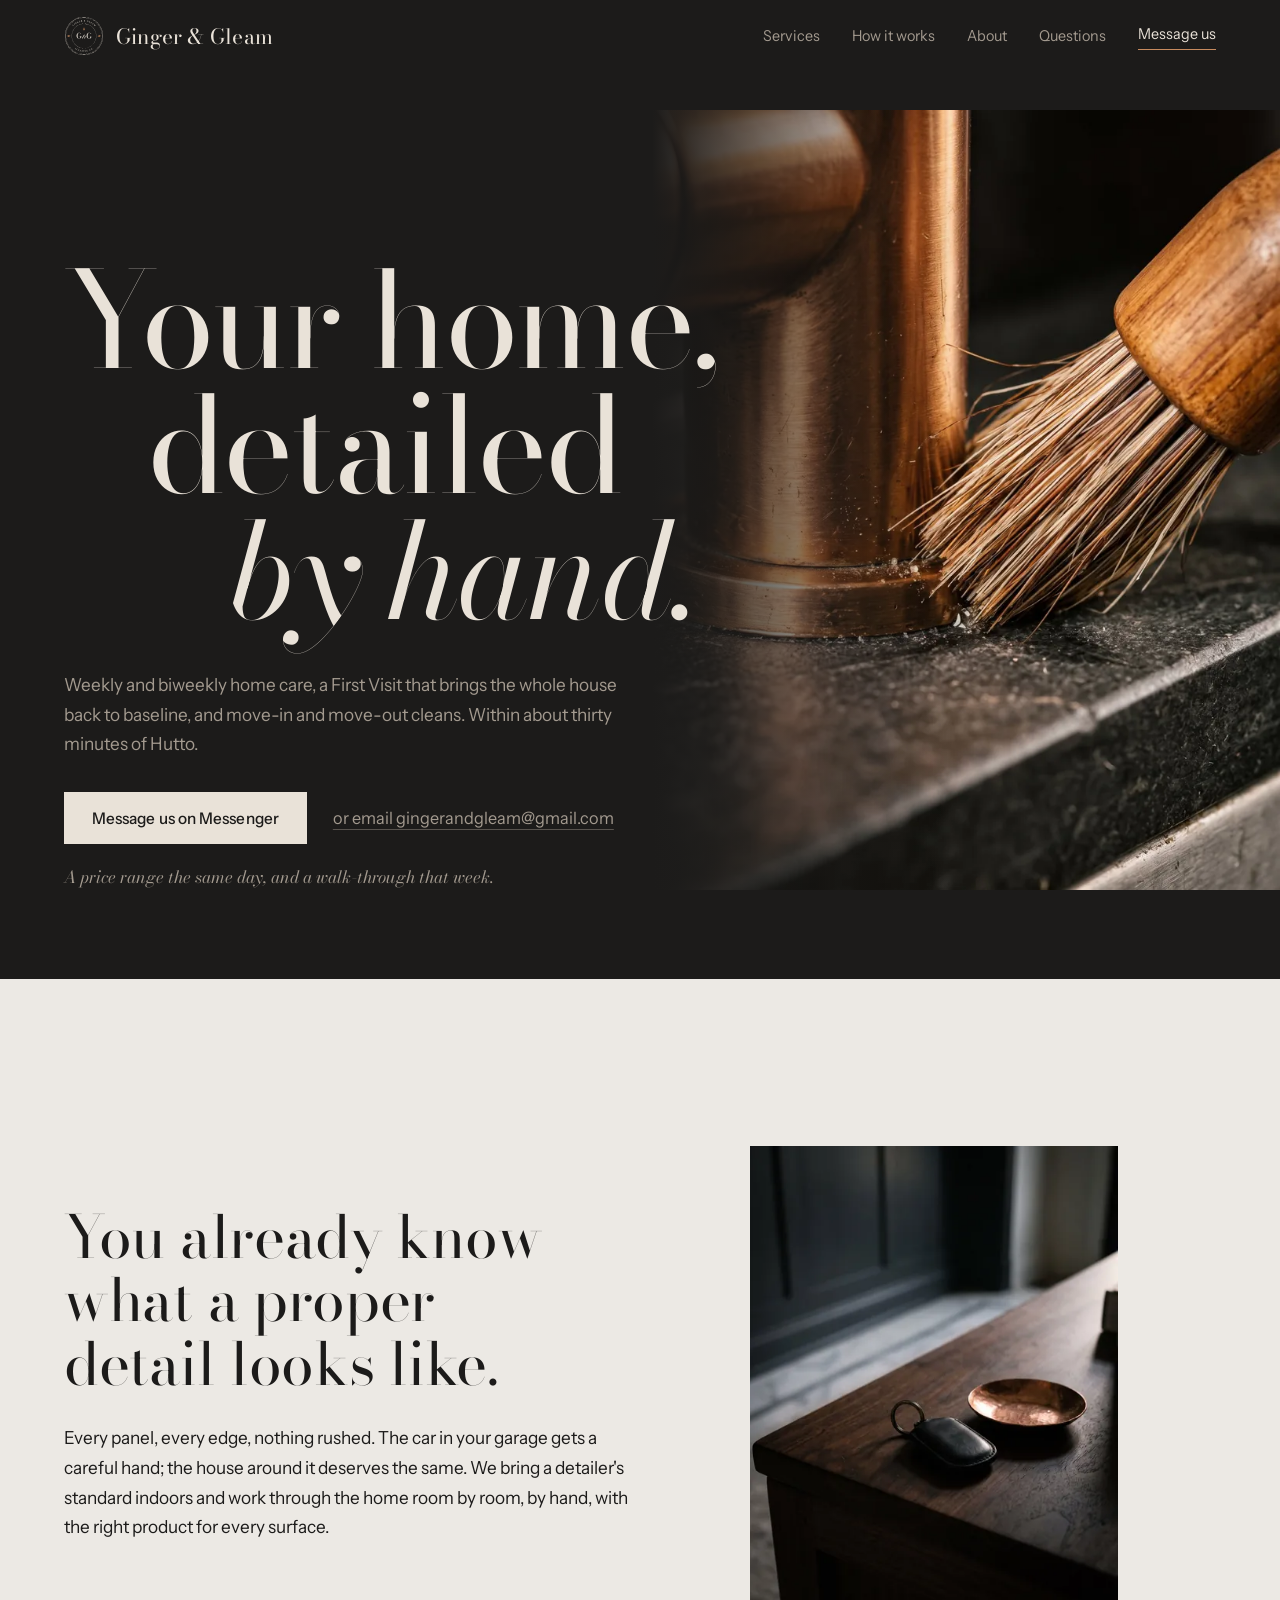
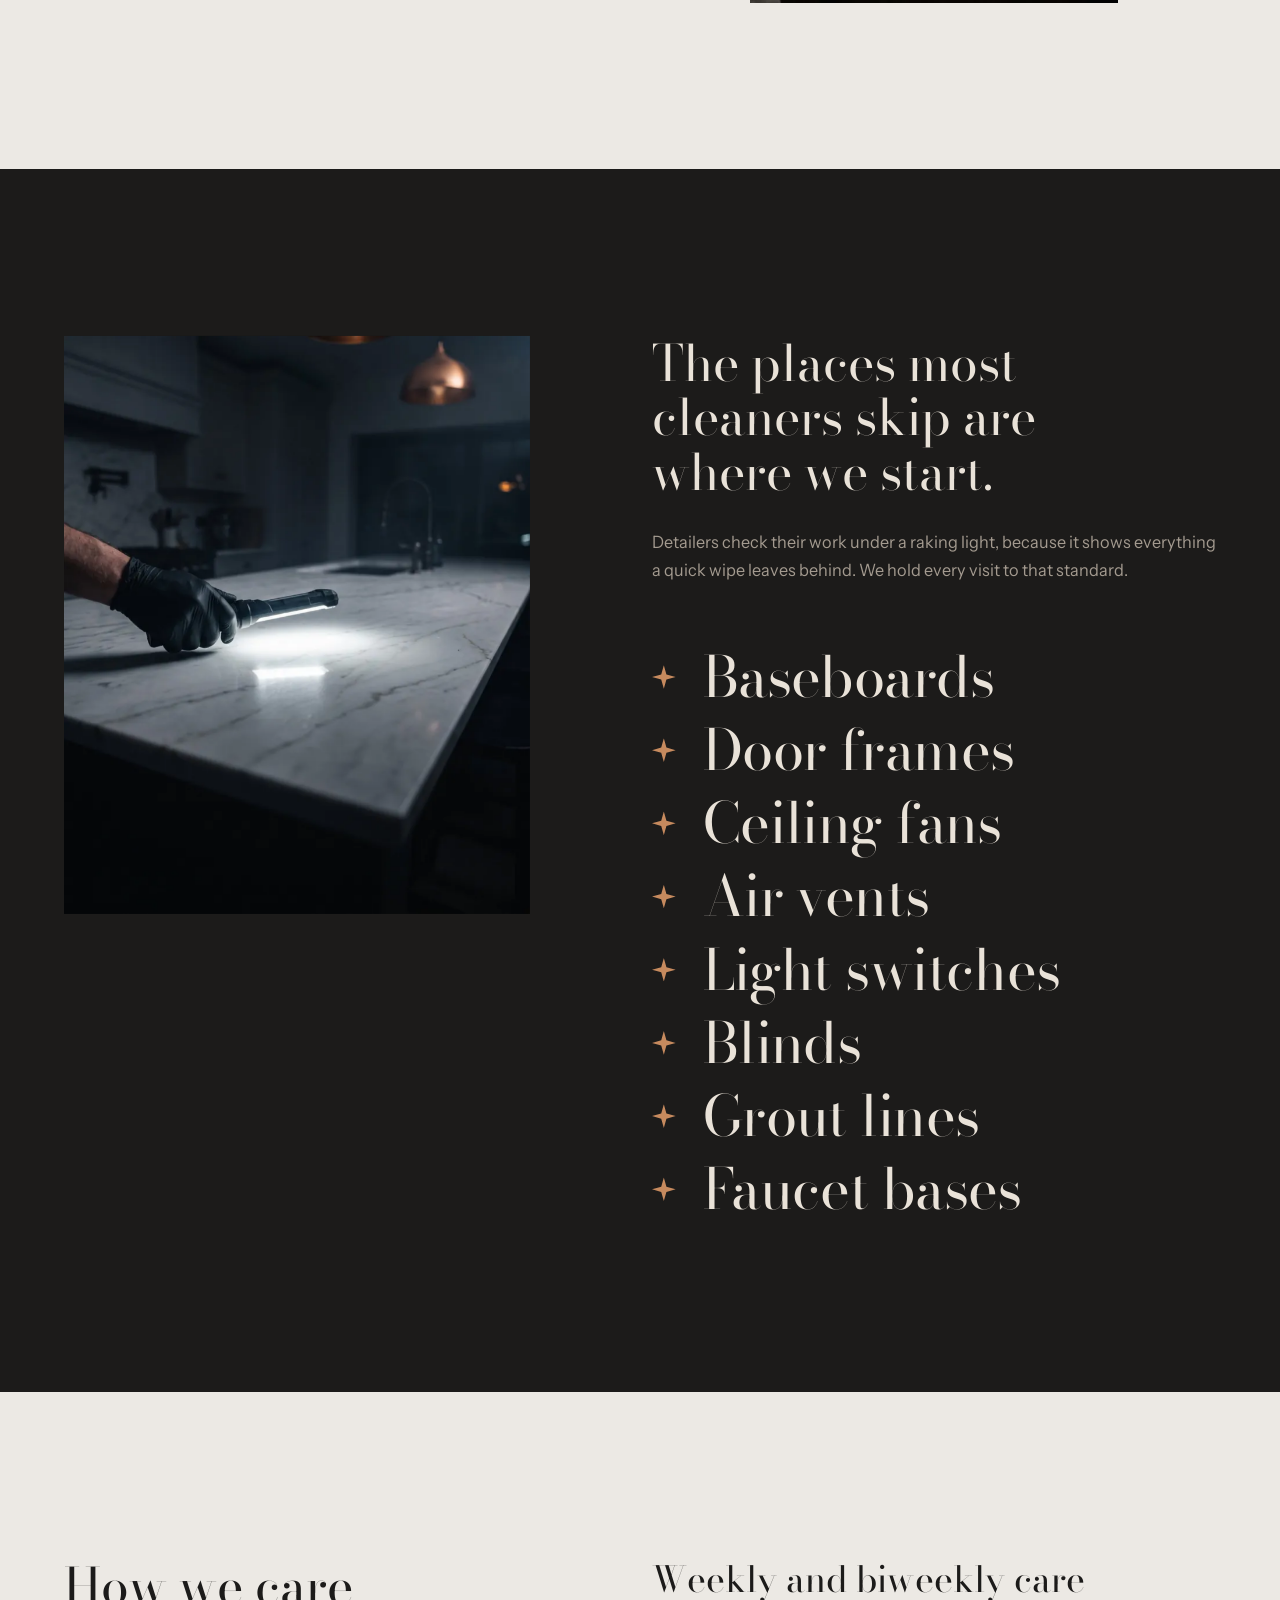
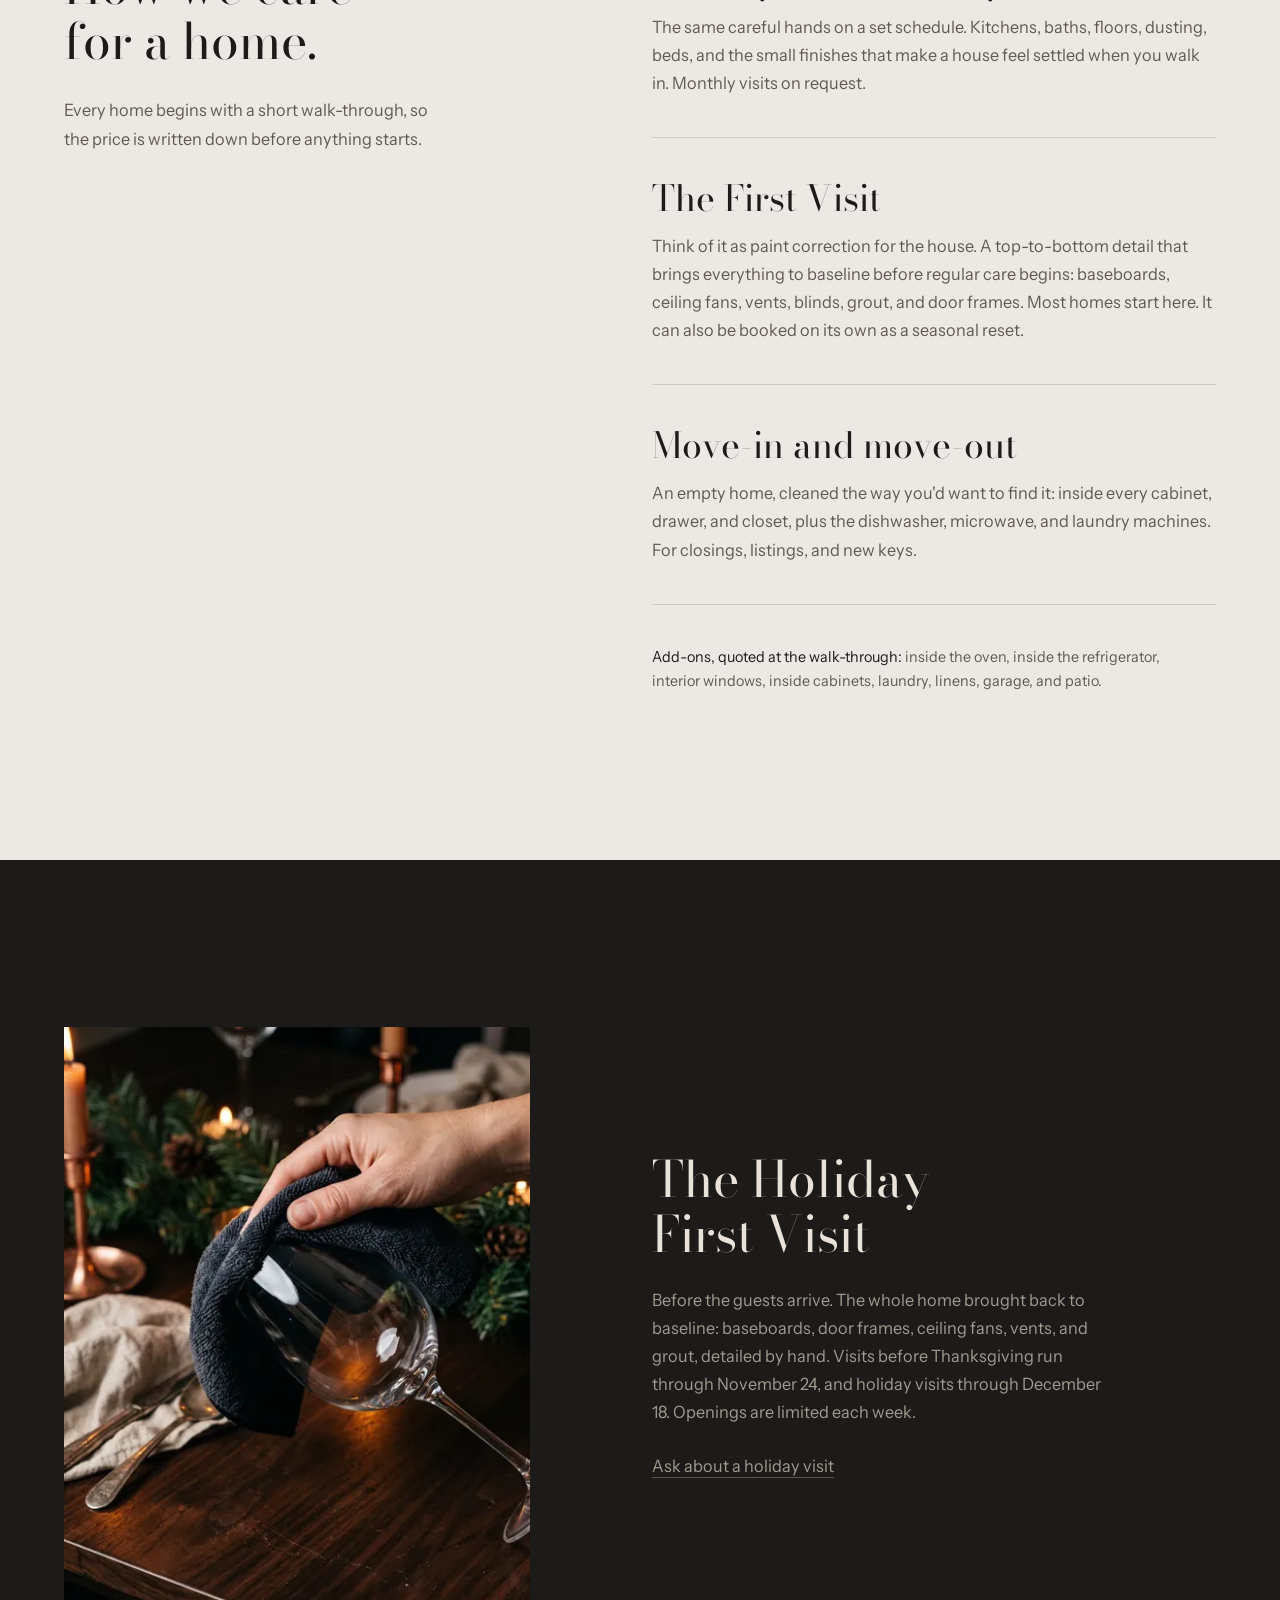
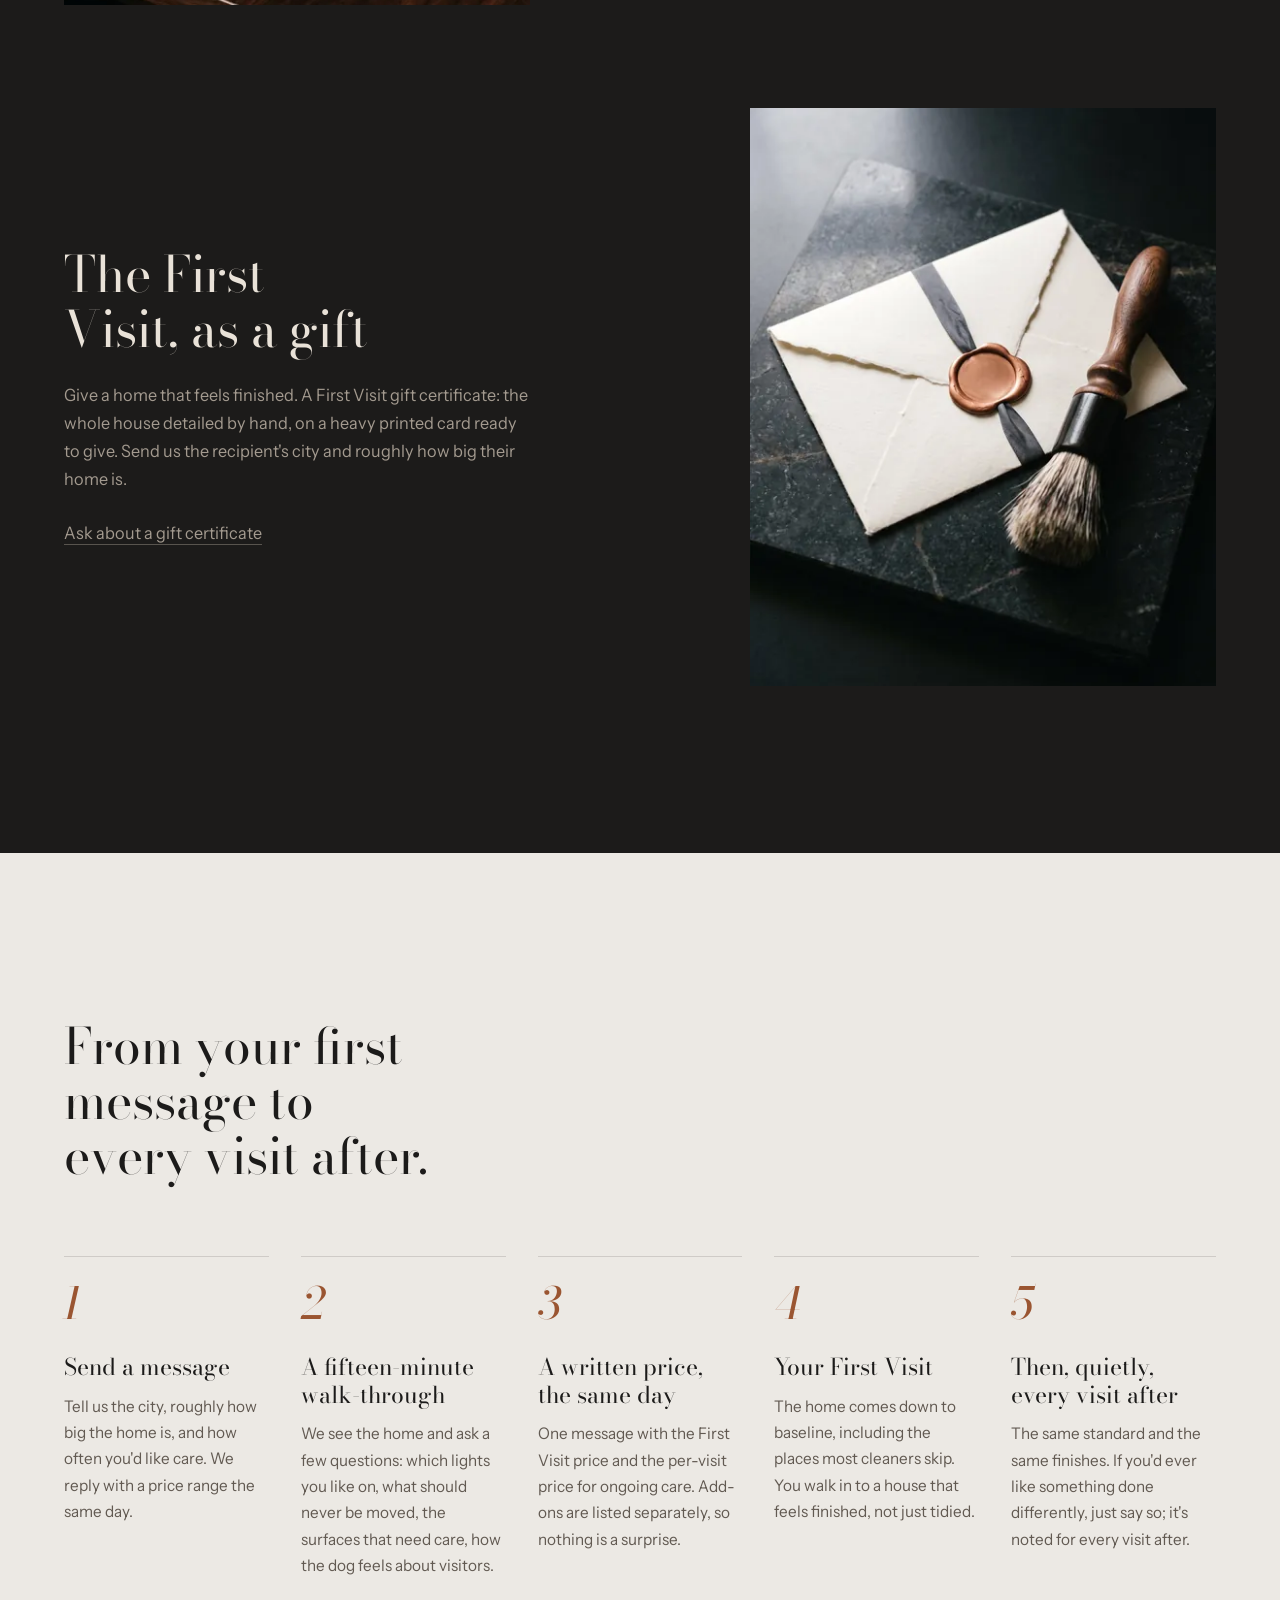
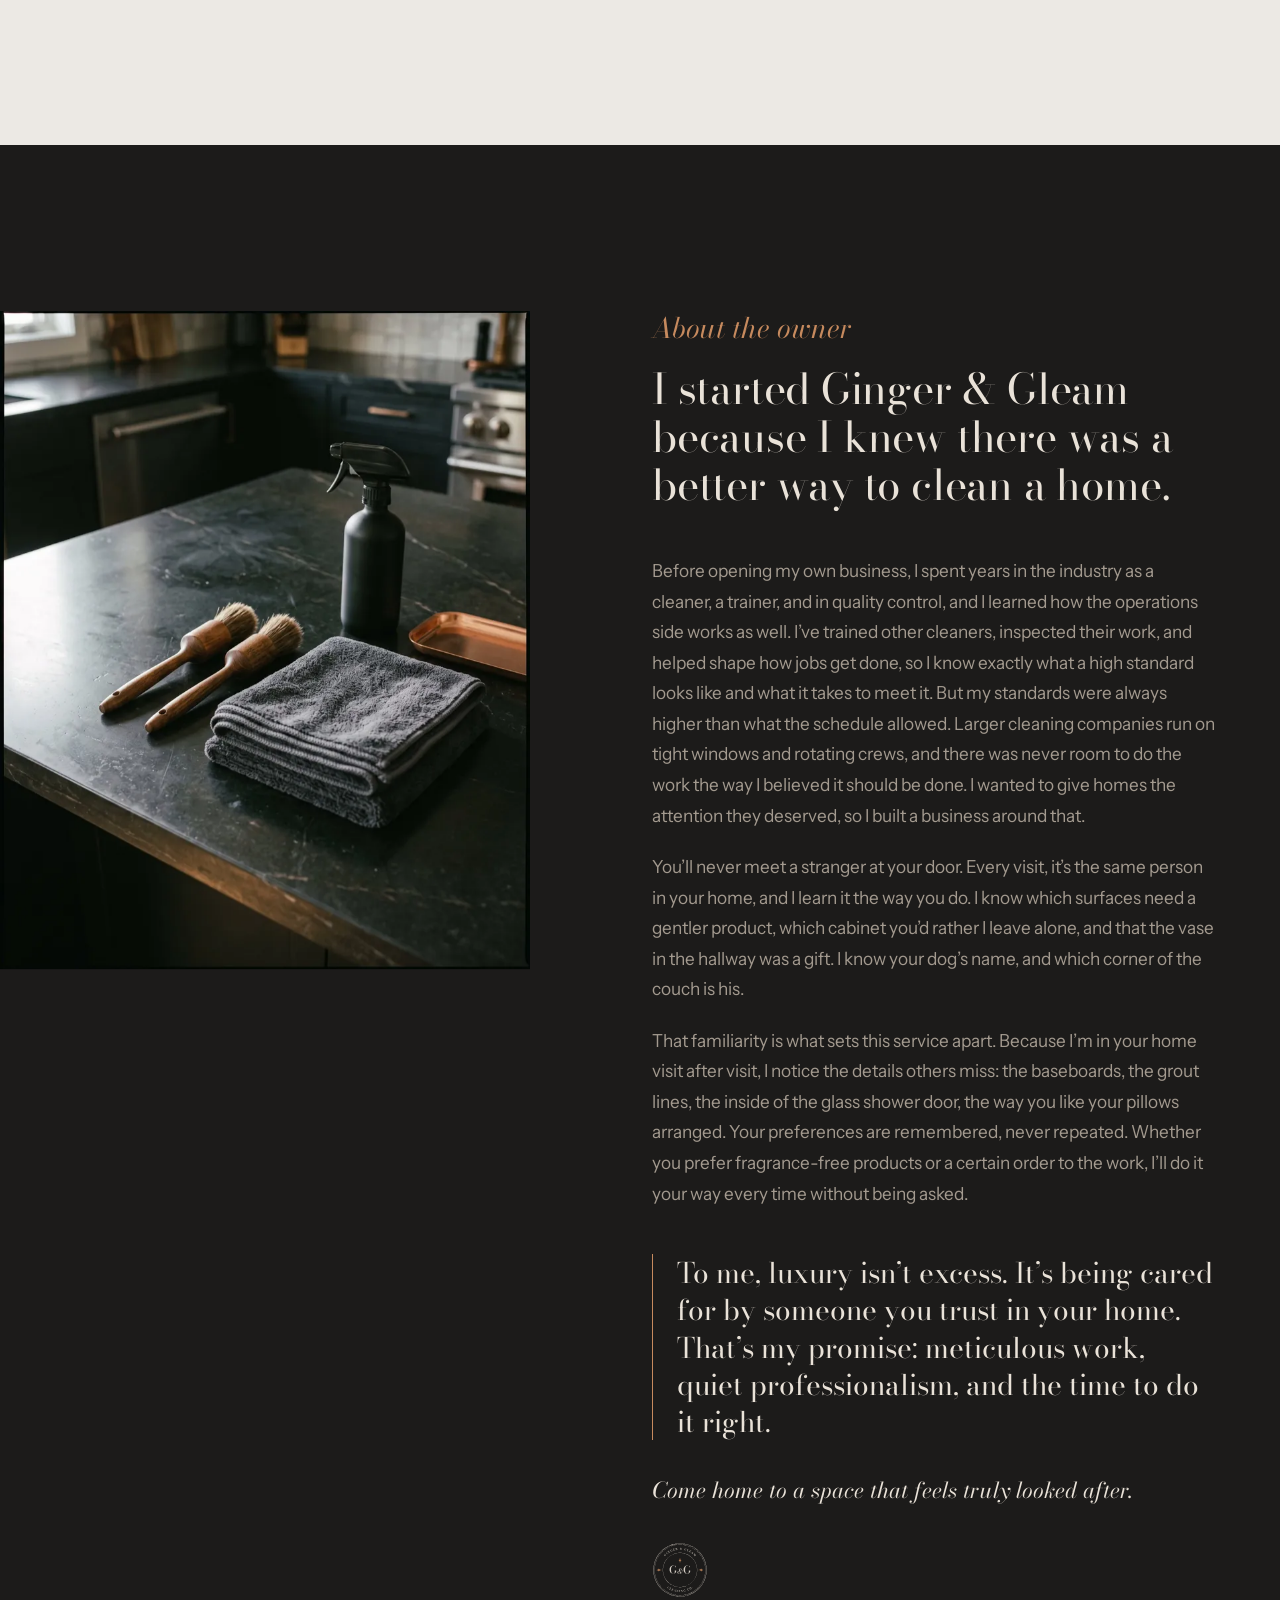
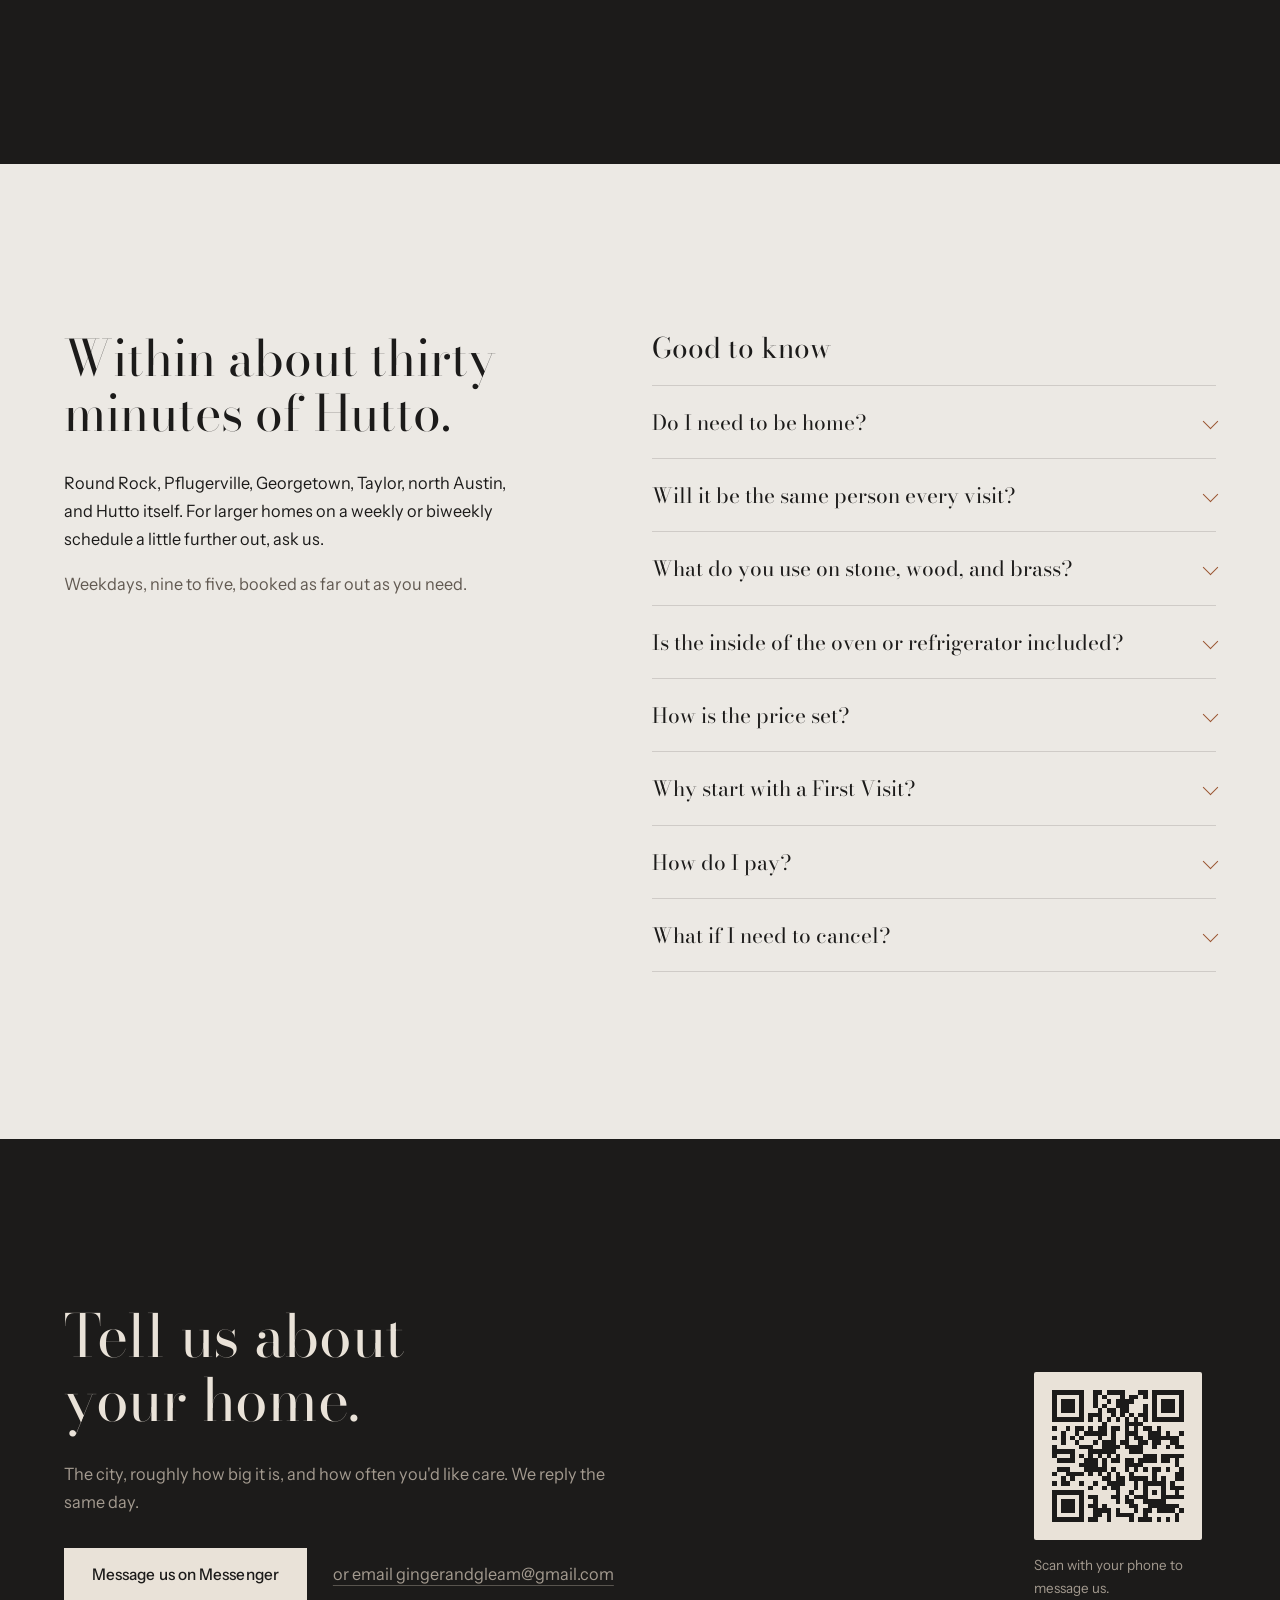
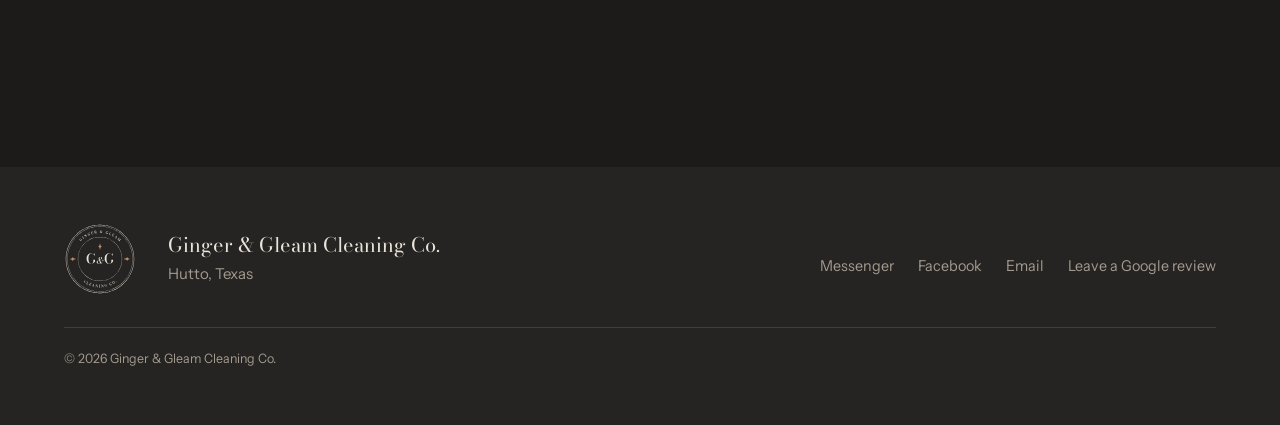
==== commit aa86c6bf: "Add About the owner letter Adds the owner's letter in her own words as an "About the owner" section " ====
--- a/index.html
+++ b/index.html
@@ -72,6 +72,7 @@
     <nav class="head-nav" aria-label="Main">
       <a href="#services">Services</a>
       <a href="#how">How it works</a>
+      <a href="#about">About</a>
       <a href="#questions">Questions</a>
       <a class="head-cta" href="https://m.me/61587592953067?ref=website" target="_blank" rel="noopener">Message us</a>
     </nav>
@@ -238,24 +239,24 @@
   </div>
 </section>
 
-<section class="standard" aria-labelledby="standard-title">
-  <div class="frame standard-grid">
-    <div class="standard-copy">
-      <h2 id="standard-title" class="section-title">The same careful hands, every visit.</h2>
-      <p class="measure">No rotating crews and no strangers with a key. Your preferences are remembered from one visit to the next, so you only have to say it once.</p>
-      <dl class="particulars">
-        <div><dt>Surfaces</dt><dd>Stone, wood, brass, and fine finishes are treated with products made for them.</dd></div>
-        <div><dt>Supplies</dt><dd>Everything is brought to the home. If you'd prefer we use yours, just say so.</dd></div>
-        <div><dt>Entry</dt><dd>You don't need to be home. Entry details are shared privately by text and never written down.</dd></div>
-        <div><dt>The finish</dt><dd>Lights, blinds, and thermostat are left exactly as you like them.</dd></div>
-      </dl>
-    </div>
-    <figure class="standard-photo">
+<section class="owner" id="about" aria-labelledby="owner-title">
+  <div class="frame owner-grid">
+    <figure class="owner-photo">
       <img src="assets/img/kit-800.webp"
            srcset="assets/img/kit-480.webp 480w, assets/img/kit-800.webp 800w, assets/img/kit-1200.webp 1200w, assets/img/kit-1600.webp 1600w"
-           sizes="(min-width: 900px) 40vw, 100vw" width="1600" height="1986" loading="lazy"
+           sizes="(min-width: 900px) 38vw, 100vw" width="1600" height="1986" loading="lazy"
            alt="Wooden detailing brushes, folded charcoal microfiber towels, and a matte black spray bottle laid out on a soapstone counter.">
     </figure>
+    <div class="owner-letter">
+      <h2 id="owner-title" class="small-title owner-title">About the owner</h2>
+      <p class="owner-lede">I started Ginger &amp; Gleam because I knew there was a better way to clean a home.</p>
+      <p>Before opening my own business, I spent years in the industry as a cleaner, a trainer, and in quality control, and I learned how the operations side works as well. I’ve trained other cleaners, inspected their work, and helped shape how jobs get done, so I know exactly what a high standard looks like and what it takes to meet it. But my standards were always higher than what the schedule allowed. Larger cleaning companies run on tight windows and rotating crews, and there was never room to do the work the way I believed it should be done. I wanted to give homes the attention they deserved, so I built a business around that.</p>
+      <p>You’ll never meet a stranger at your door. Every visit, it’s the same person in your home, and I learn it the way you do. I know which surfaces need a gentler product, which cabinet you’d rather I leave alone, and that the vase in the hallway was a gift. I know your dog’s name, and which corner of the couch is his.</p>
+      <p>That familiarity is what sets this service apart. Because I’m in your home visit after visit, I notice the details others miss: the baseboards, the grout lines, the inside of the glass shower door, the way you like your pillows arranged. Your preferences are remembered, never repeated. Whether you prefer fragrance-free products or a certain order to the work, I’ll do it your way every time without being asked.</p>
+      <p class="owner-promise">To me, luxury isn’t excess. It’s being cared for by someone you trust in your home. That’s my promise: meticulous work, quiet professionalism, and the time to do it right.</p>
+      <p class="owner-close">Come home to a space that feels truly looked after.</p>
+      <img class="owner-seal" src="assets/seal-on-dark.svg" alt="" width="56" height="56">
+    </div>
   </div>
 </section>
 
@@ -271,6 +272,14 @@
       <details>
         <summary>Do I need to be home?</summary>
         <p>No. Many clients are at work during their visit. Entry details are shared privately by text and never written down.</p>
+      </details>
+      <details>
+        <summary>Will it be the same person every visit?</summary>
+        <p>Yes. No rotating crews and no strangers with a key. Your preferences are remembered from one visit to the next, so you only have to say it once.</p>
+      </details>
+      <details>
+        <summary>What do you use on stone, wood, and brass?</summary>
+        <p>Products made for each surface. Everything is brought to the home; if you'd prefer we use yours, or you'd like fragrance-free products, just say so.</p>
       </details>
       <details>
         <summary>Is the inside of the oven or refrigerator included?</summary>
--- a/assets/site.css
+++ b/assets/site.css
@@ -175,17 +175,19 @@
 @media (max-width:1080px){.steps{grid-template-columns:repeat(2,minmax(0,1fr));gap:40px 32px}}
 @media (max-width:640px){.steps{grid-template-columns:1fr;gap:36px}}
 
-/* The standard */
-.standard{padding-block:var(--section)}
-.standard-grid{display:grid;grid-template-columns:repeat(12,minmax(0,1fr));column-gap:24px;align-items:center}
-.standard-copy{grid-column:1/7}
-.standard-photo{grid-column:8/13;margin-right:var(--bleed)}
-.particulars{margin:48px 0 0;display:grid;gap:0}
-.particulars div{display:grid;grid-template-columns:8.5em 1fr;gap:20px;padding:18px 0;border-top:1px solid var(--rule-dark)}
-.particulars dt{font:italic 400 19px/1.45 var(--serif);color:var(--copper)}
-.particulars dd{margin:0;color:var(--smoke)}
-@media (max-width:899px){.standard-grid{display:block}.standard-photo{margin:56px calc(-1 * var(--gutter)) 0}}
-@media (max-width:520px){.particulars div{grid-template-columns:1fr;gap:4px}}
+/* About the owner: a letter, set for reading. */
+.owner{padding-block:var(--section)}
+.owner-grid{display:grid;grid-template-columns:repeat(12,minmax(0,1fr));column-gap:24px;align-items:start}
+.owner-photo{grid-column:1/6;position:sticky;top:104px;margin-left:var(--bleed)}
+.owner-letter{grid-column:7/13;max-width:36em}
+.owner-title{color:var(--copper);font-style:italic;margin-bottom:28px}
+.owner-letter p{color:var(--smoke);font-size:18px;line-height:1.7}
+.owner-letter p+p{margin-top:1.15em}
+.owner-letter .owner-lede{font:400 clamp(30px,3.3vw,44px)/1.14 var(--serif);color:var(--bone);letter-spacing:-.005em;margin-bottom:1.1em;text-wrap:balance}
+.owner-letter .owner-promise{font:400 clamp(24px,2.2vw,30px)/1.32 var(--serif);color:var(--bone);margin-top:1.6em;padding-left:24px;border-left:1px solid var(--copper)}
+.owner-letter .owner-close{font:italic 400 22px/1.4 var(--serif);color:var(--bone);margin-top:1.6em}
+.owner-seal{width:56px;height:56px;margin-top:36px;opacity:.9}
+@media (max-width:899px){.owner-grid{display:flex;flex-direction:column-reverse}.owner-photo{position:relative;top:auto;margin:64px calc(-1 * var(--gutter)) 0}.owner-letter p{font-size:17px}}
 
 /* Area and questions */
 .faq{padding-block:var(--section)}
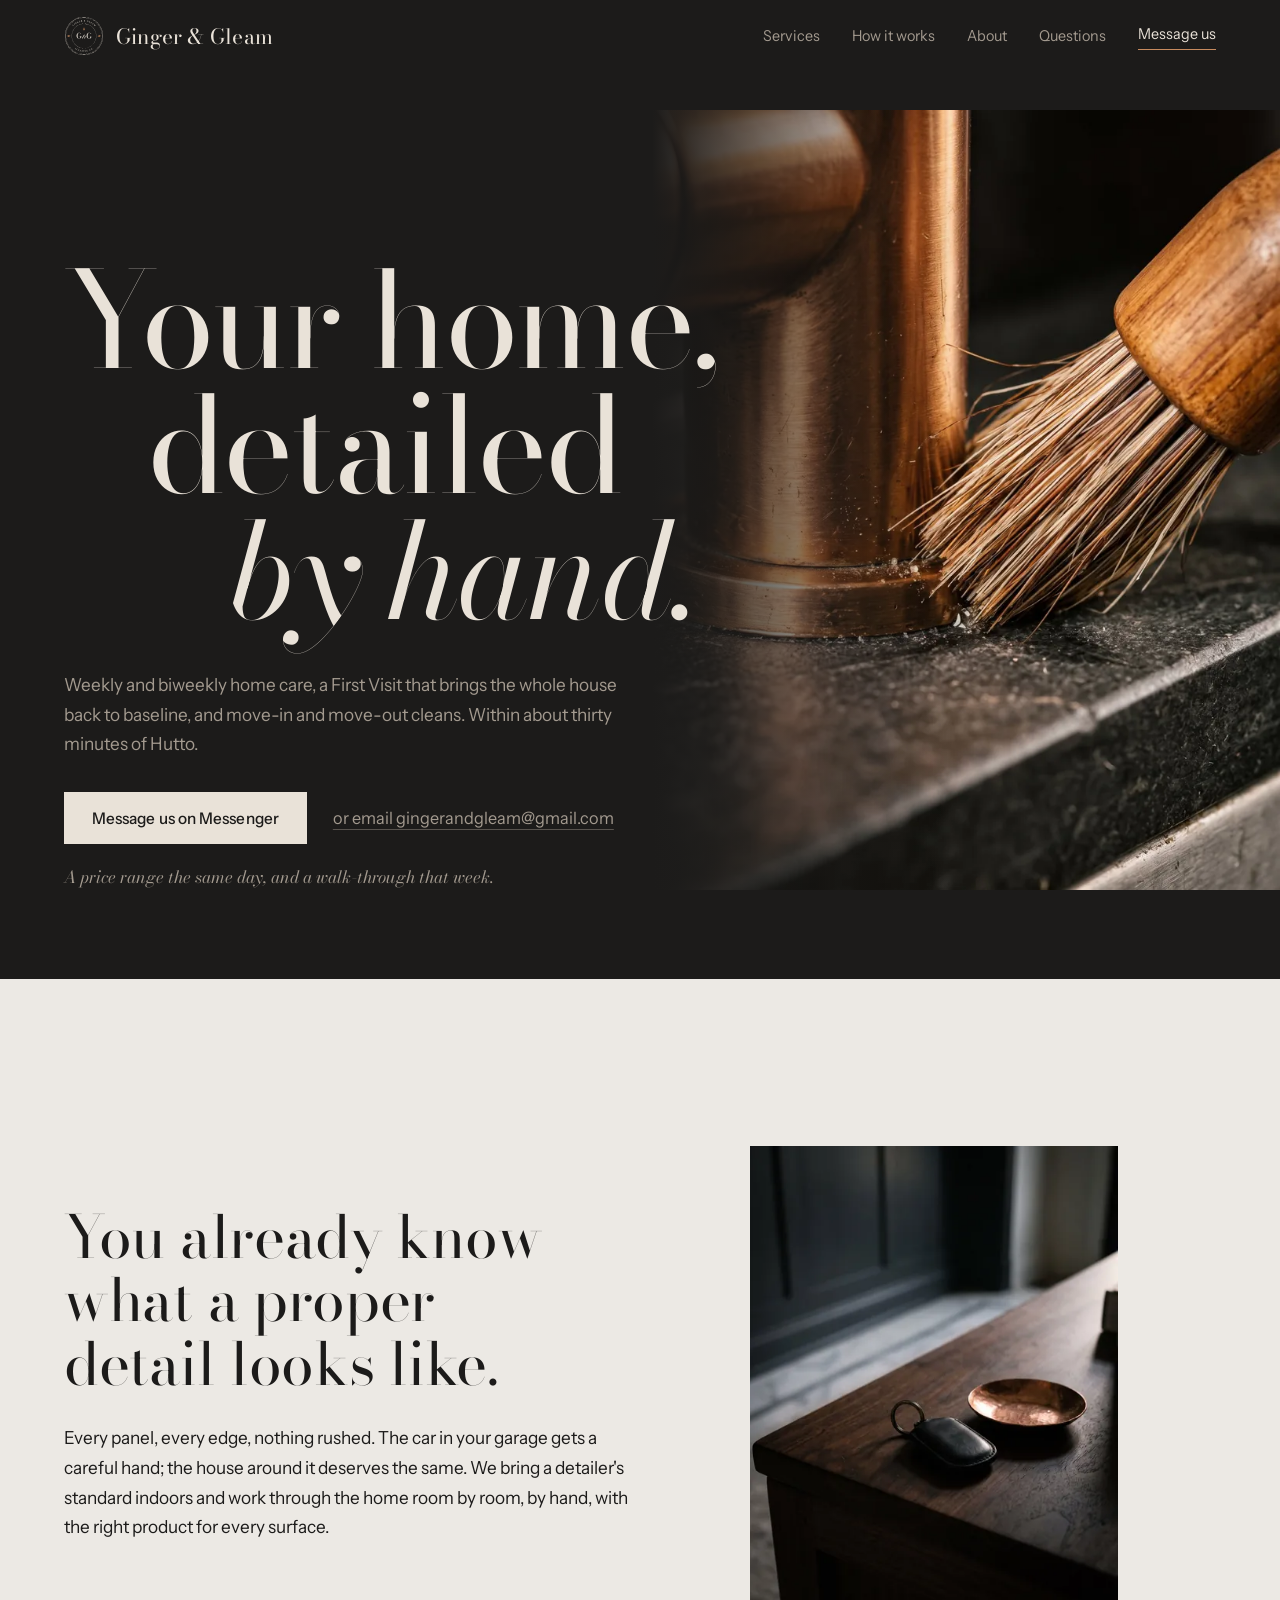
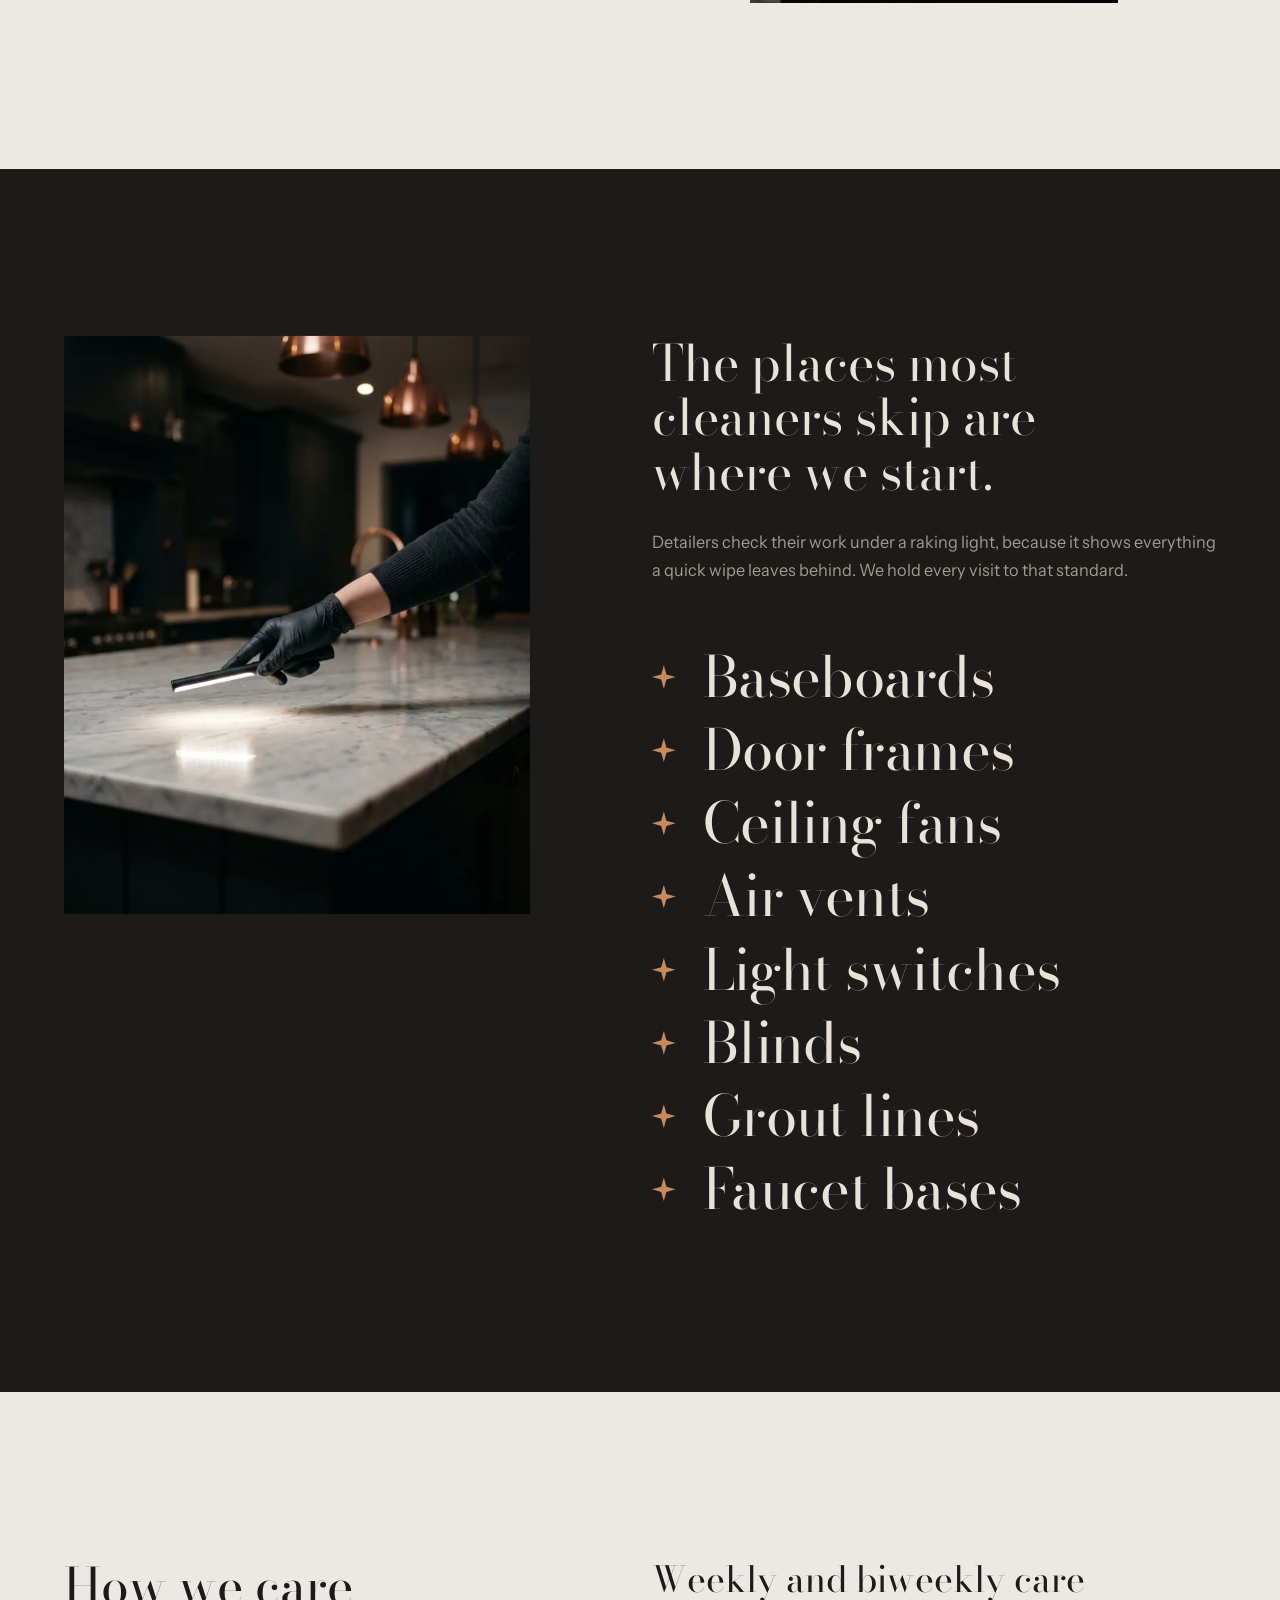
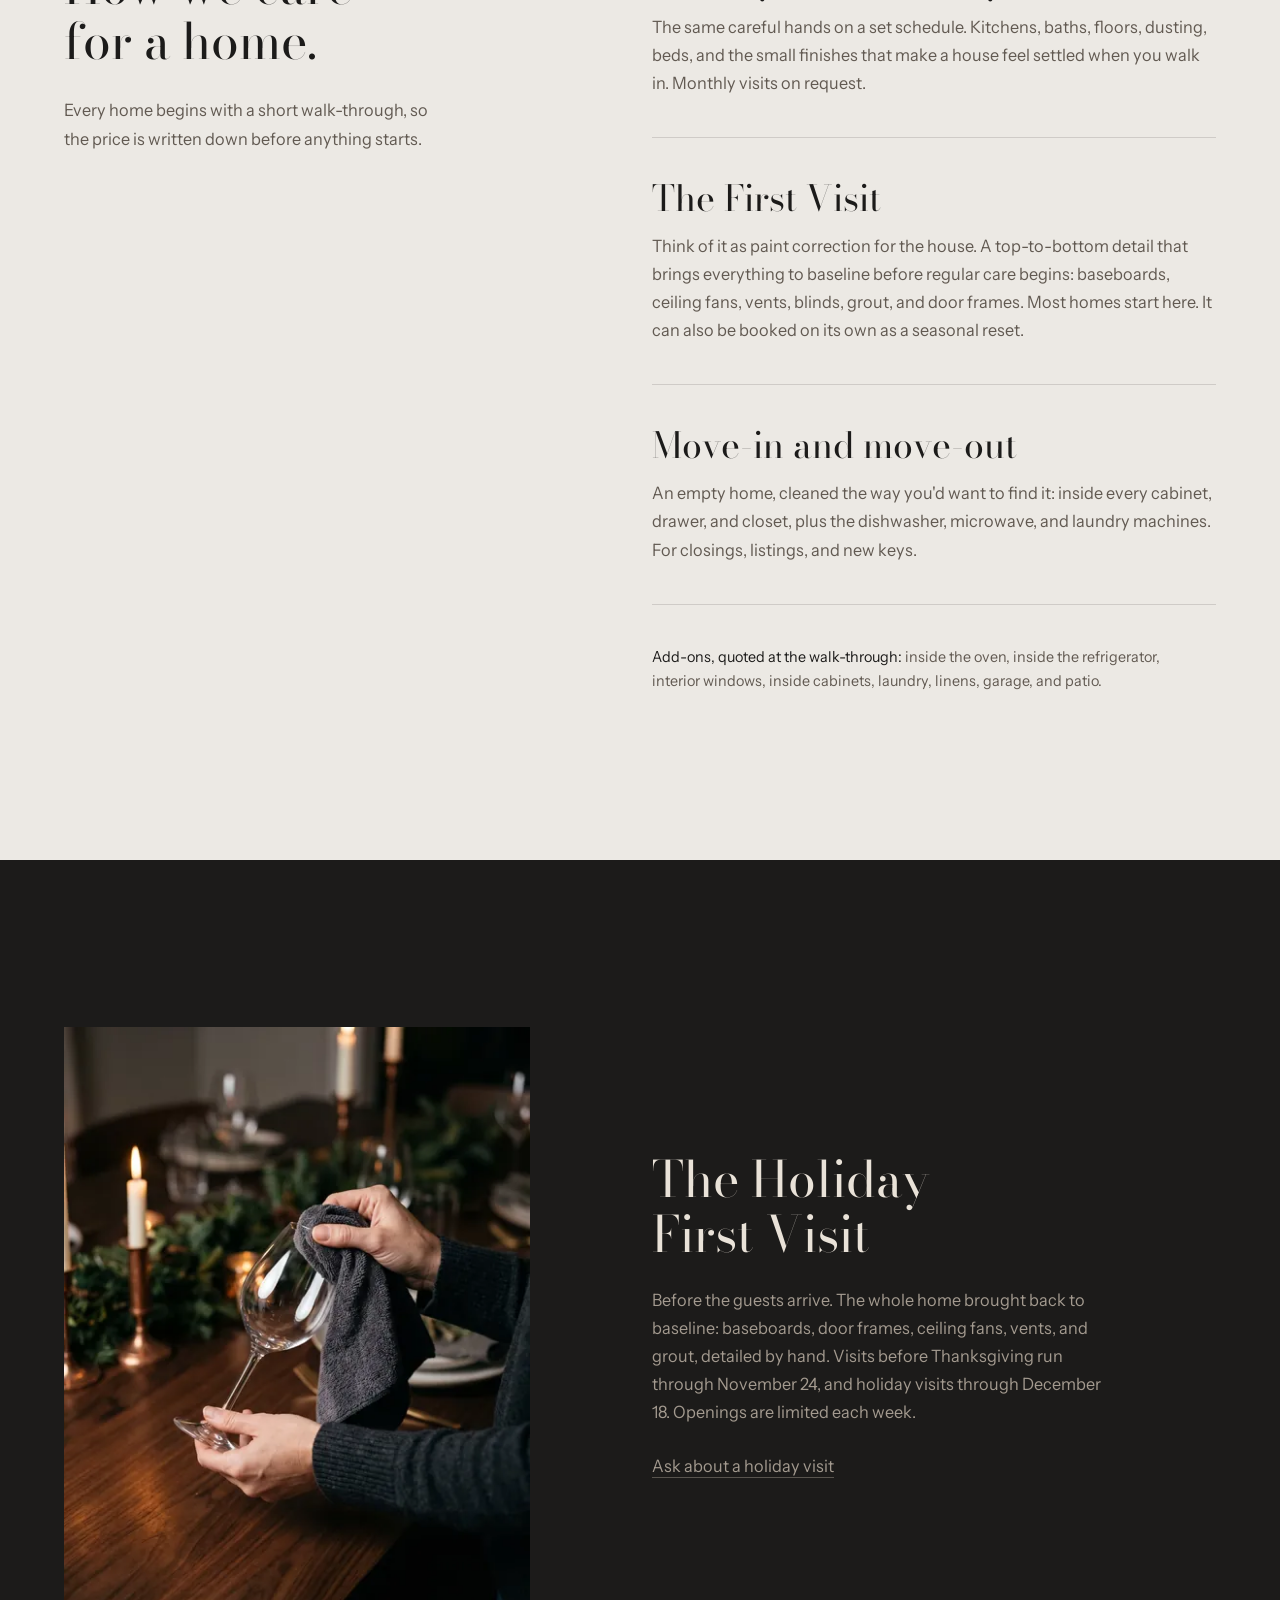
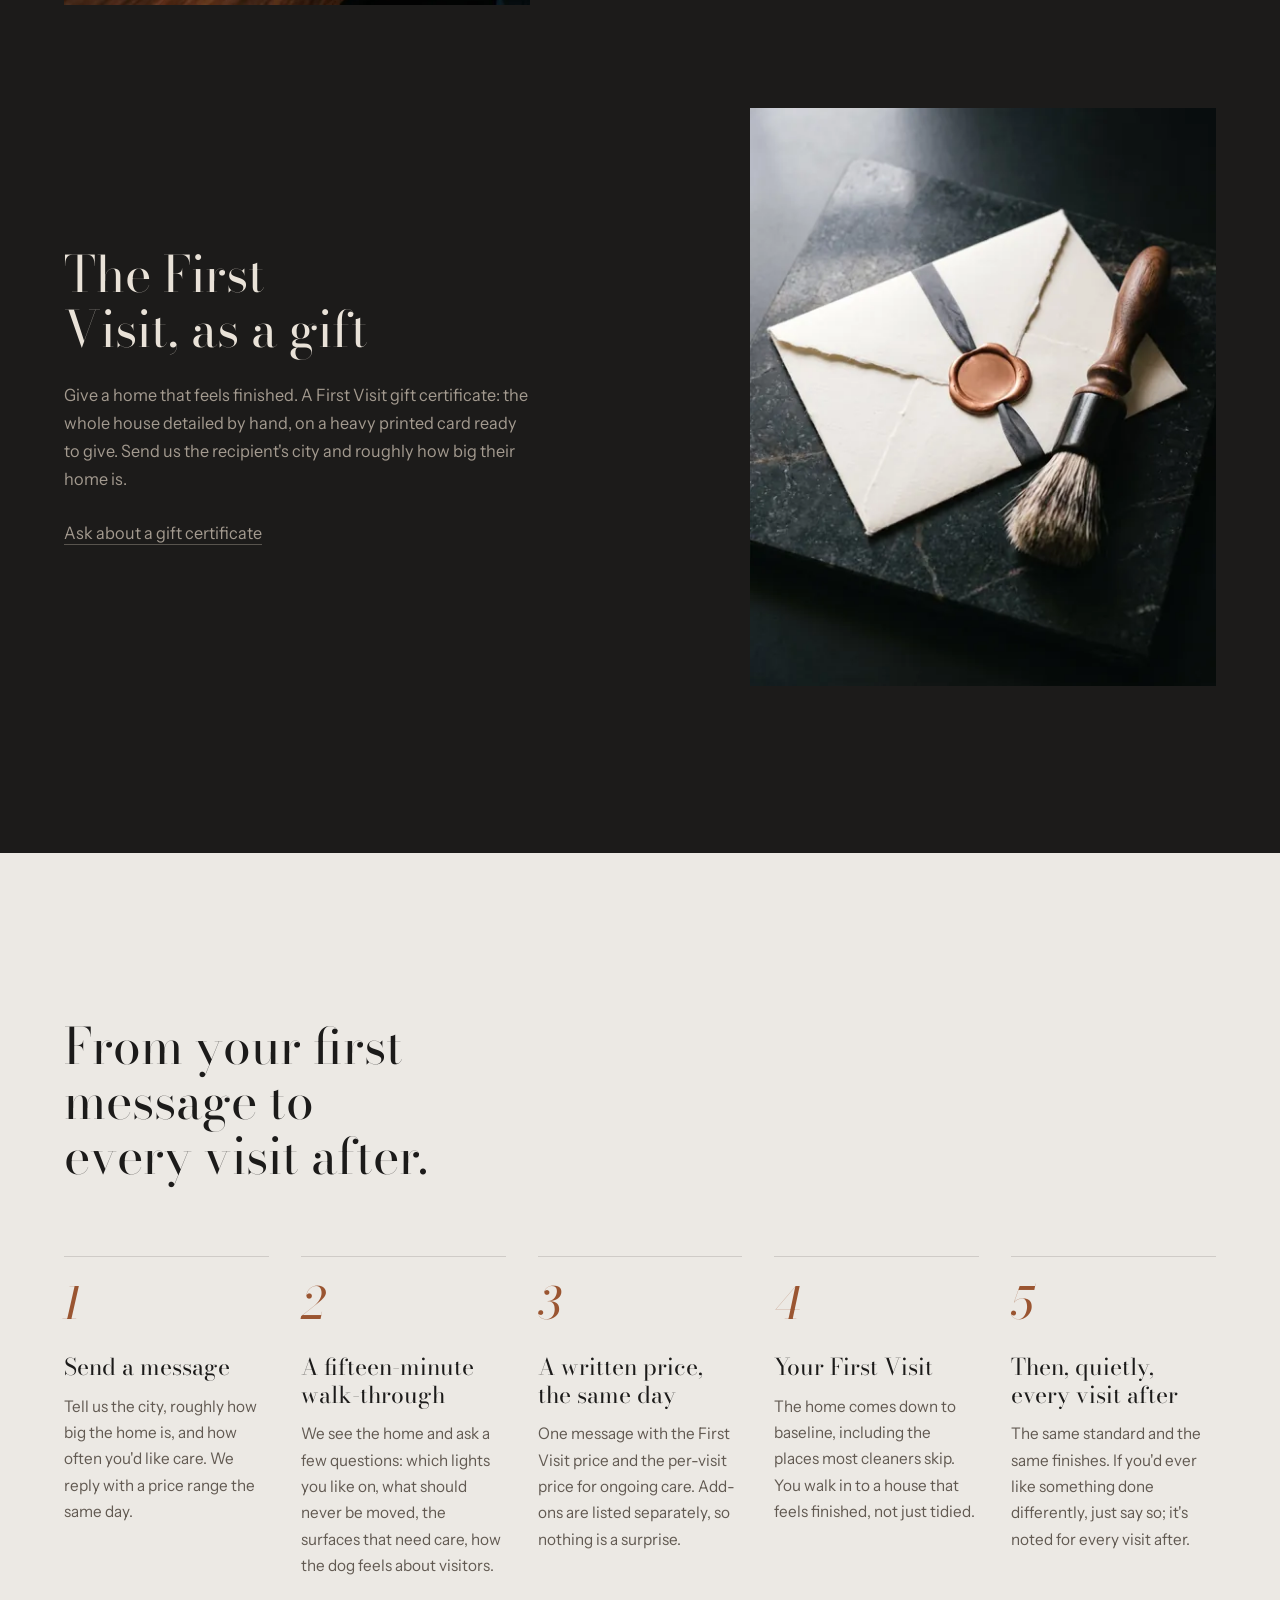
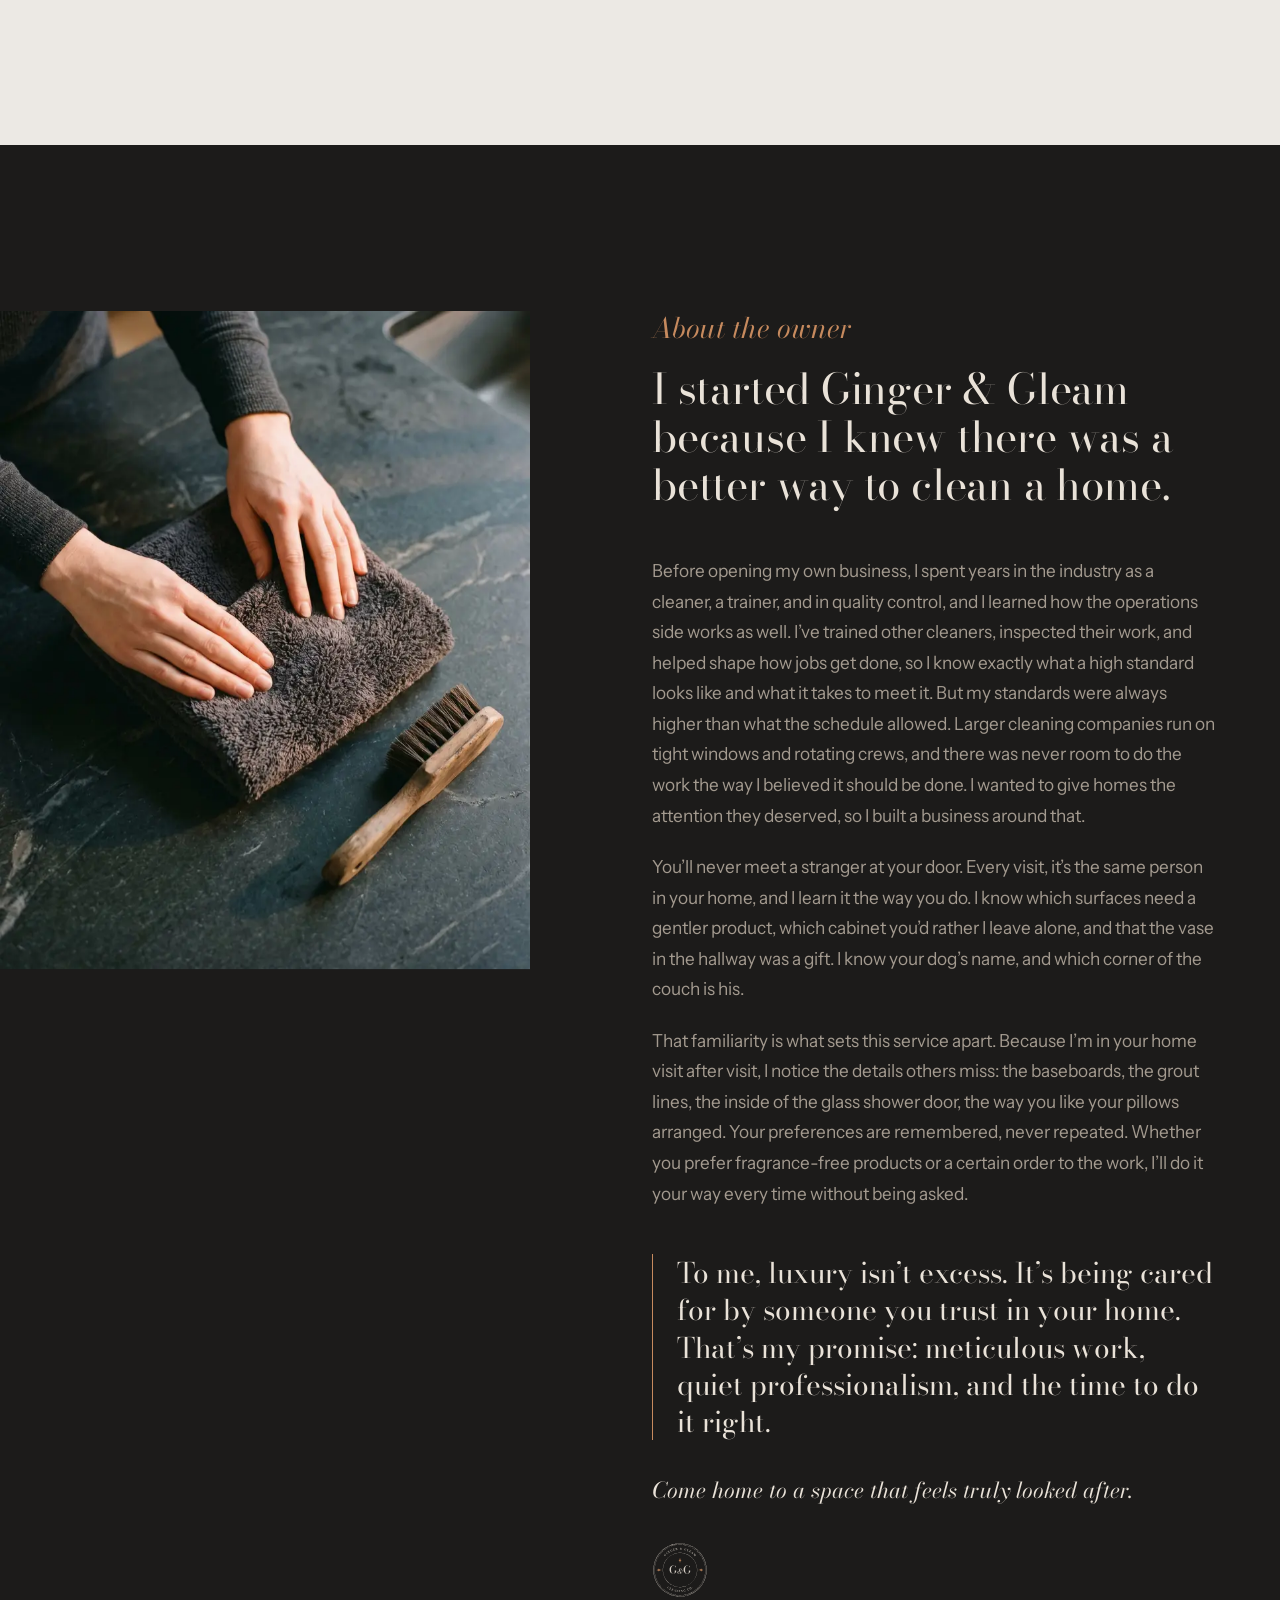
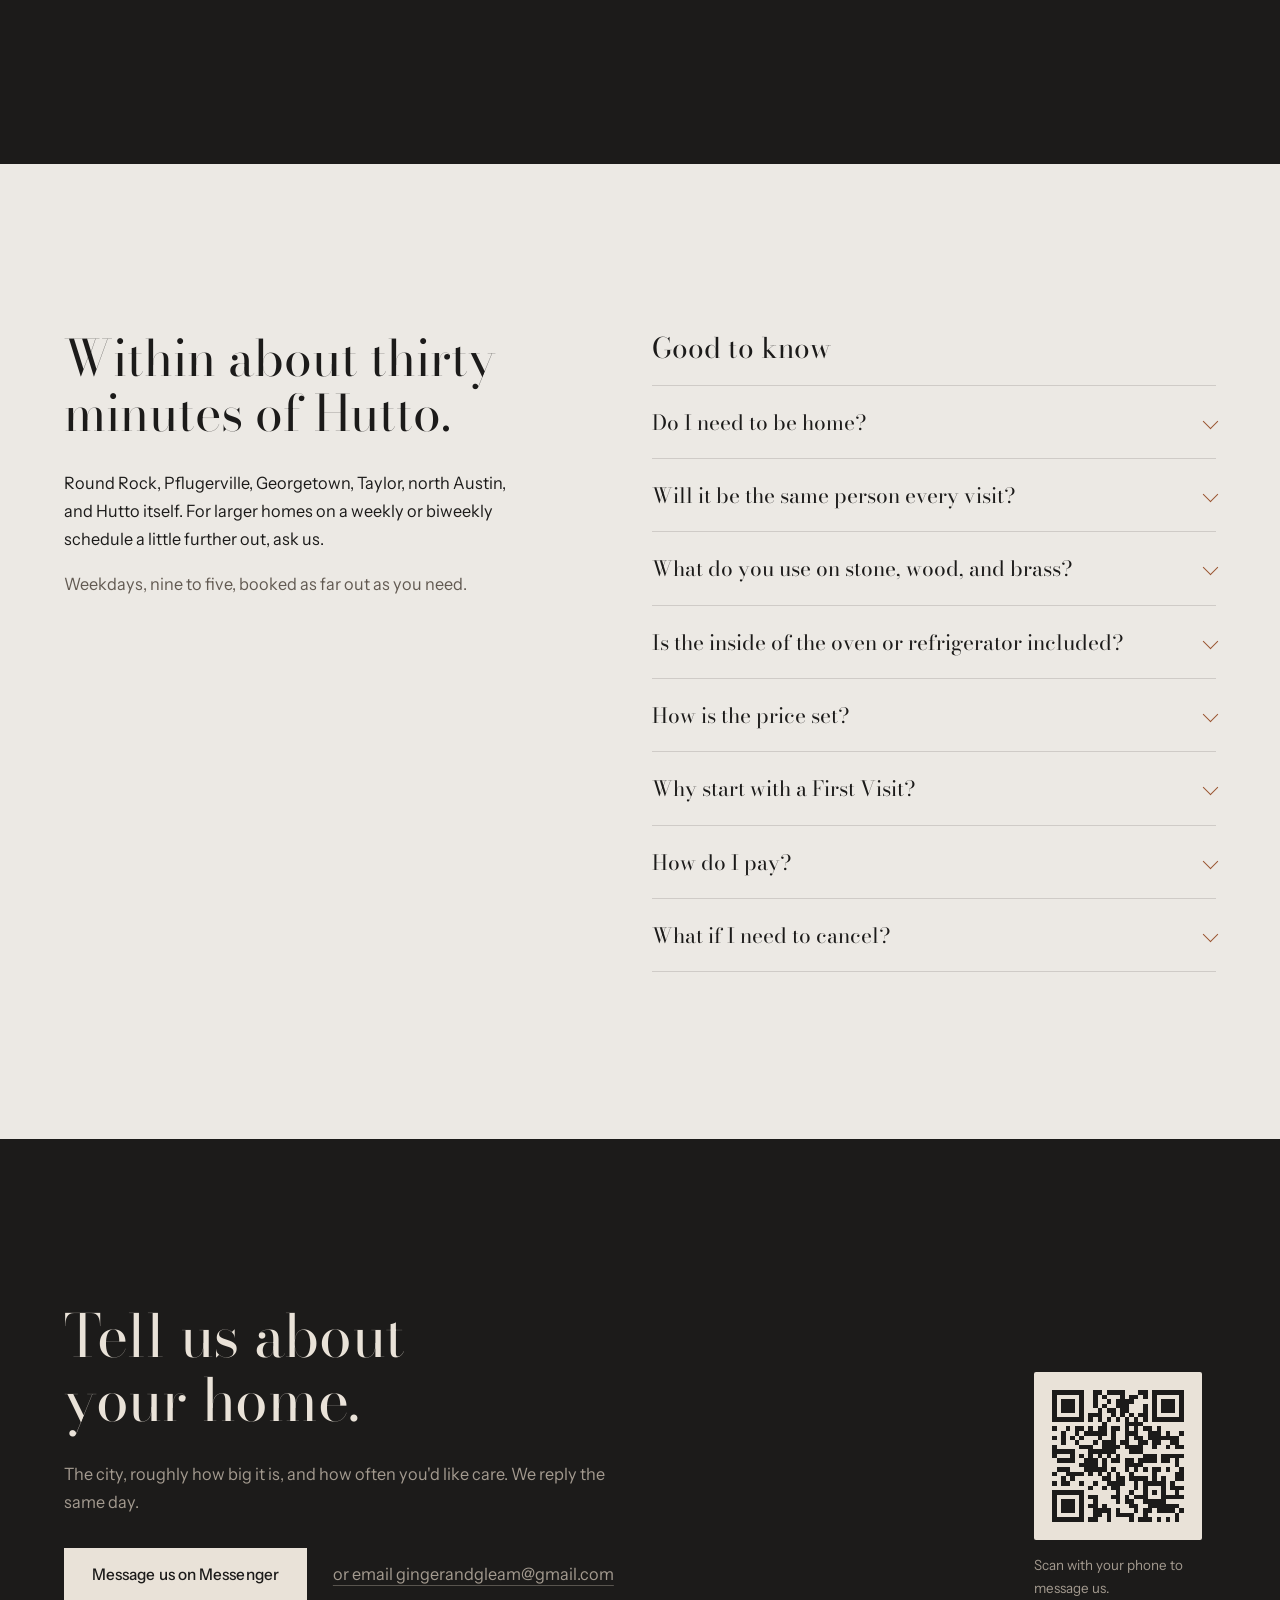
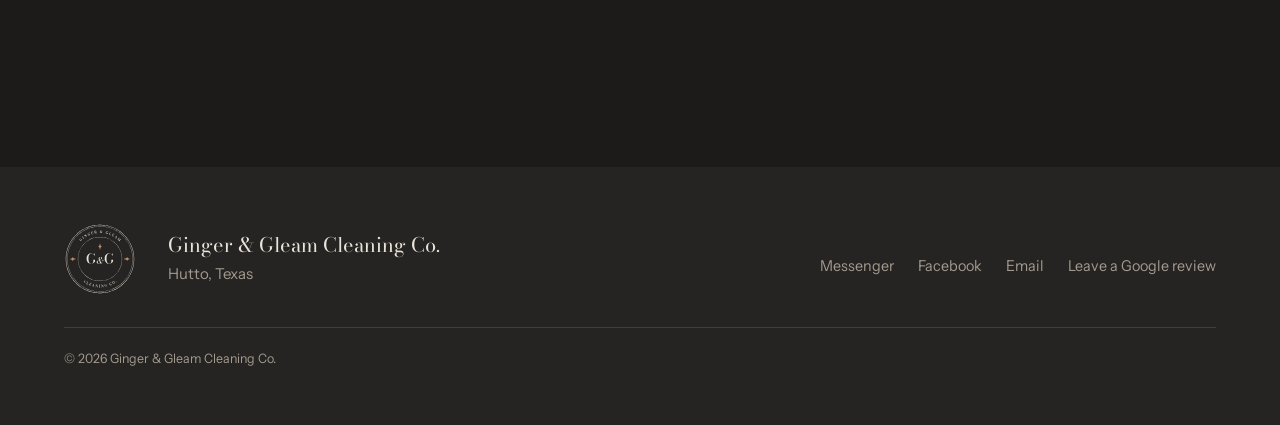
==== commit 4130a112: "Swap in photos with a woman's hands The inspection-light and holiday photos showed a man's hands; Sh" ====
--- a/index.html
+++ b/index.html
@@ -5,7 +5,7 @@
 <meta name="viewport" content="width=device-width, initial-scale=1, viewport-fit=cover">
 <title>Ginger &amp; Gleam Cleaning Co. | Luxury house cleaning in Hutto, Round Rock &amp; Georgetown, TX</title>
 <meta name="description" content="Luxury residential cleaning within thirty minutes of Hutto, Texas: weekly and biweekly home care, a First Visit deep detail, and move-in and move-out cleans for Round Rock, Georgetown, Pflugerville and north Austin. Message us for a price range the same day.">
-<link rel="canonical" href="https://ginger-and-gleam.github.io/">
+<link rel="canonical" href="https://gingerandgleam.com/">
 <meta name="theme-color" content="#1C1B1A">
 <link rel="icon" href="assets/seal-on-light.svg" type="image/svg+xml">
 <link rel="icon" href="apple-touch-icon.png" type="image/png">
@@ -14,8 +14,8 @@
 <meta property="og:site_name" content="Ginger &amp; Gleam Cleaning Co.">
 <meta property="og:title" content="Your home, detailed by hand.">
 <meta property="og:description" content="Weekly and biweekly home care, the First Visit, and move-in and move-out cleans within thirty minutes of Hutto, Texas.">
-<meta property="og:url" content="https://ginger-and-gleam.github.io/">
-<meta property="og:image" content="https://ginger-and-gleam.github.io/assets/og-image.jpg">
+<meta property="og:url" content="https://gingerandgleam.com/">
+<meta property="og:image" content="https://gingerandgleam.com/assets/og-image.jpg">
 <meta property="og:image:width" content="1200">
 <meta property="og:image:height" content="630">
 <meta property="og:image:alt" content="Your home, detailed by hand. A detailing brush at the base of a copper faucet.">
@@ -28,14 +28,14 @@
 {
   "@context": "https://schema.org",
   "@type": "LocalBusiness",
-  "@id": "https://ginger-and-gleam.github.io/#business",
+  "@id": "https://gingerandgleam.com/#business",
   "name": "Ginger & Gleam Cleaning Co.",
   "slogan": "Your home, detailed by hand.",
   "description": "Luxury residential cleaning: weekly and biweekly home care, a First Visit deep detail, and move-in and move-out cleans.",
-  "url": "https://ginger-and-gleam.github.io/",
+  "url": "https://gingerandgleam.com/",
   "email": "gingerandgleam@gmail.com",
-  "logo": "https://ginger-and-gleam.github.io/seal-light.png",
-  "image": "https://ginger-and-gleam.github.io/assets/og-image.jpg",
+  "logo": "https://gingerandgleam.com/seal-light.png",
+  "image": "https://gingerandgleam.com/assets/og-image.jpg",
   "address": {"@type": "PostalAddress", "addressLocality": "Hutto", "addressRegion": "TX", "postalCode": "78634", "addressCountry": "US"},
   "areaServed": [
     {"@type": "City", "name": "Hutto, Texas"},
@@ -120,10 +120,10 @@
 <section class="inspect" aria-labelledby="inspect-title" data-inspect>
   <div class="frame inspect-grid">
     <figure class="inspect-photo">
-      <img src="assets/img/light-800.webp"
-           srcset="assets/img/light-480.webp 480w, assets/img/light-800.webp 800w, assets/img/light-1200.webp 1200w, assets/img/light-1600.webp 1600w"
+      <img src="assets/img/inspect-800.webp"
+           srcset="assets/img/inspect-480.webp 480w, assets/img/inspect-800.webp 800w, assets/img/inspect-1200.webp 1200w, assets/img/inspect-1600.webp 1600w"
            sizes="(min-width: 900px) 38vw, 100vw" width="1600" height="1986" loading="lazy"
-           alt="A gloved hand holding an inspection light, its beam raking across a dark marble countertop.">
+           alt="A woman's gloved hand holding an inspection light, its beam raking across a white marble countertop.">
     </figure>
     <div class="inspect-copy">
       <h2 id="inspect-title" class="section-title">The places most cleaners skip are where we start.</h2>
@@ -171,10 +171,10 @@
   <div class="frame season-grid">
     <article class="season-item" data-from="2026-10-01" data-until="2026-12-18">
       <figure>
-        <img src="assets/img/glass-800.webp"
-             srcset="assets/img/glass-480.webp 480w, assets/img/glass-800.webp 800w, assets/img/glass-1200.webp 1200w"
+        <img src="assets/img/holiday-800.webp"
+             srcset="assets/img/holiday-480.webp 480w, assets/img/holiday-800.webp 800w, assets/img/holiday-1200.webp 1200w"
              sizes="(min-width: 900px) 34vw, 100vw" width="1600" height="1986" loading="lazy"
-             alt="A hand polishing a crystal wine glass with a charcoal cloth at a candlelit holiday table.">
+             alt="A woman's hands polishing a crystal wine glass with a charcoal cloth at a candlelit holiday table.">
       </figure>
       <div class="season-copy">
         <h3>The Holiday First Visit</h3>
@@ -242,10 +242,10 @@
 <section class="owner" id="about" aria-labelledby="owner-title">
   <div class="frame owner-grid">
     <figure class="owner-photo">
-      <img src="assets/img/kit-800.webp"
-           srcset="assets/img/kit-480.webp 480w, assets/img/kit-800.webp 800w, assets/img/kit-1200.webp 1200w, assets/img/kit-1600.webp 1600w"
+      <img src="assets/img/owner-800.webp"
+           srcset="assets/img/owner-480.webp 480w, assets/img/owner-800.webp 800w, assets/img/owner-1200.webp 1200w, assets/img/owner-1600.webp 1600w"
            sizes="(min-width: 900px) 38vw, 100vw" width="1600" height="1986" loading="lazy"
-           alt="Wooden detailing brushes, folded charcoal microfiber towels, and a matte black spray bottle laid out on a soapstone counter.">
+           alt="A woman's hands smoothing a folded charcoal microfiber towel on a soapstone counter, a wooden detailing brush beside it.">
     </figure>
     <div class="owner-letter">
       <h2 id="owner-title" class="small-title owner-title">About the owner</h2>
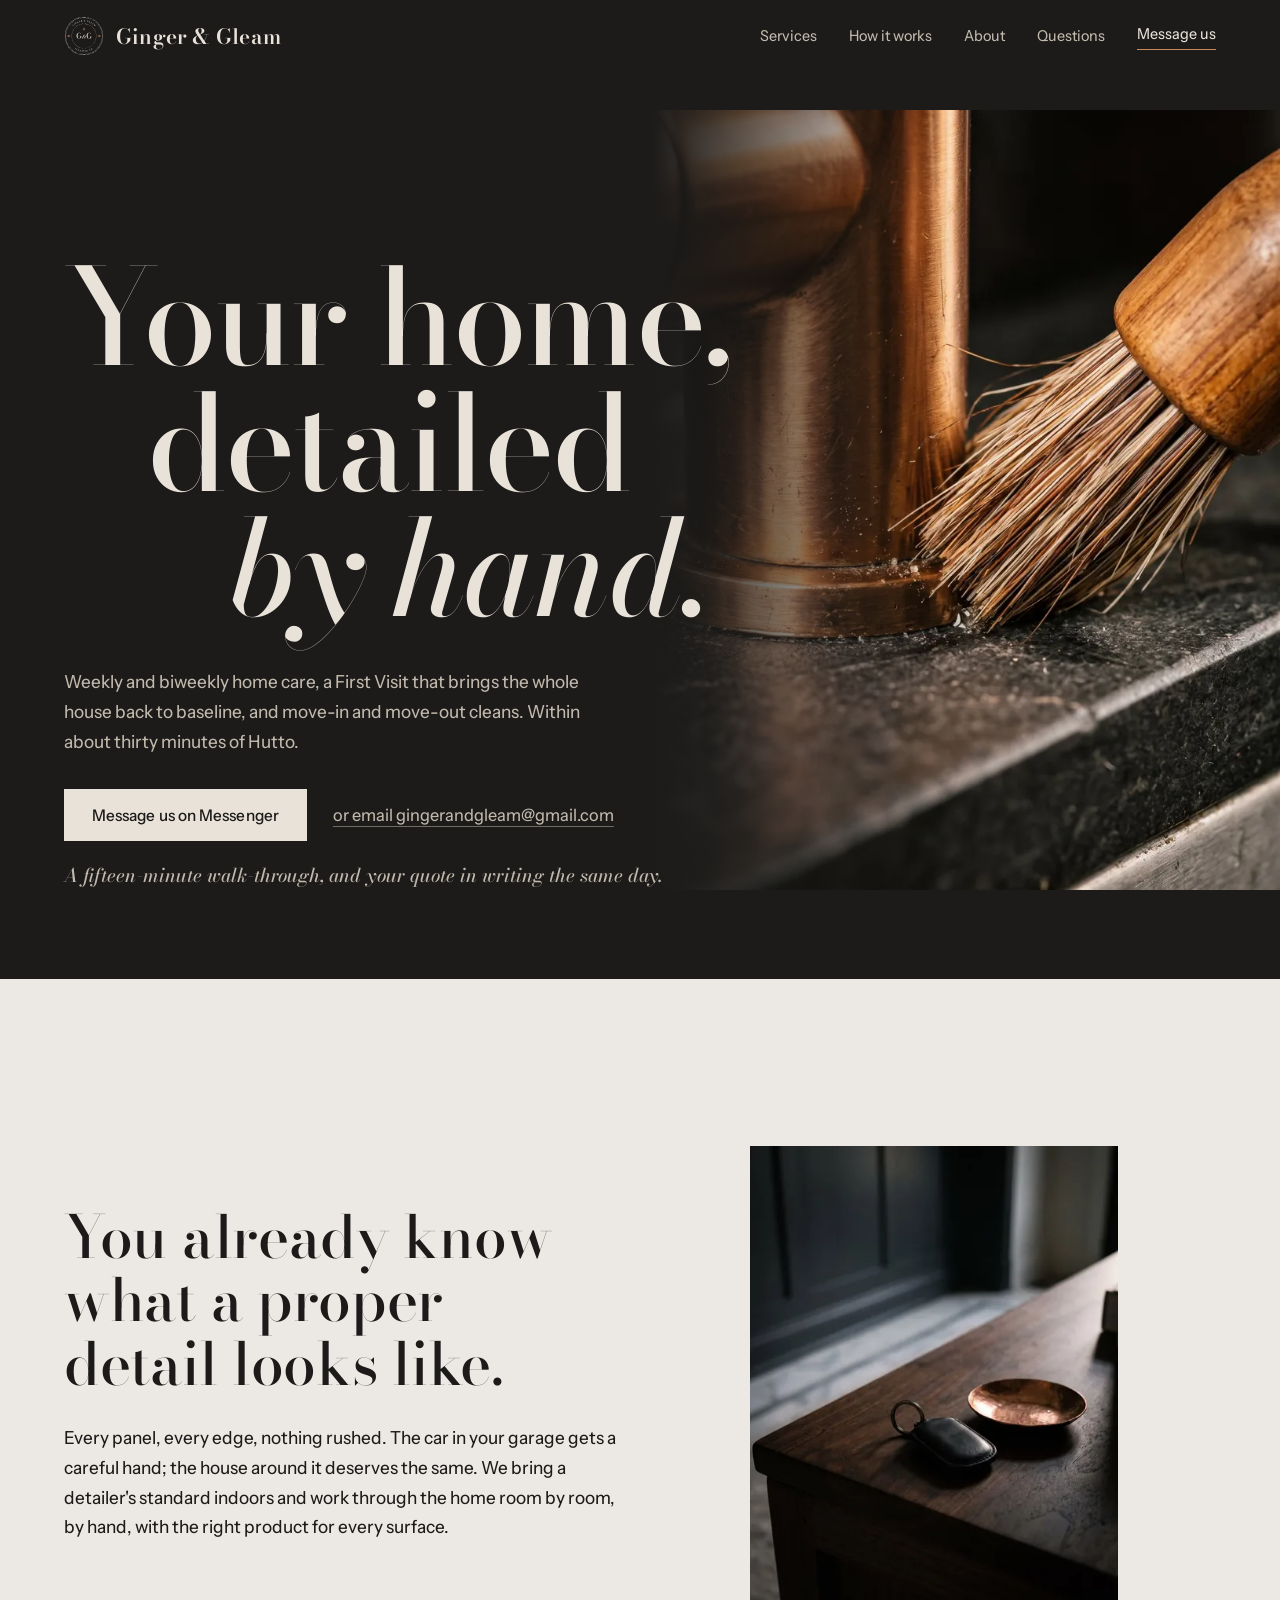
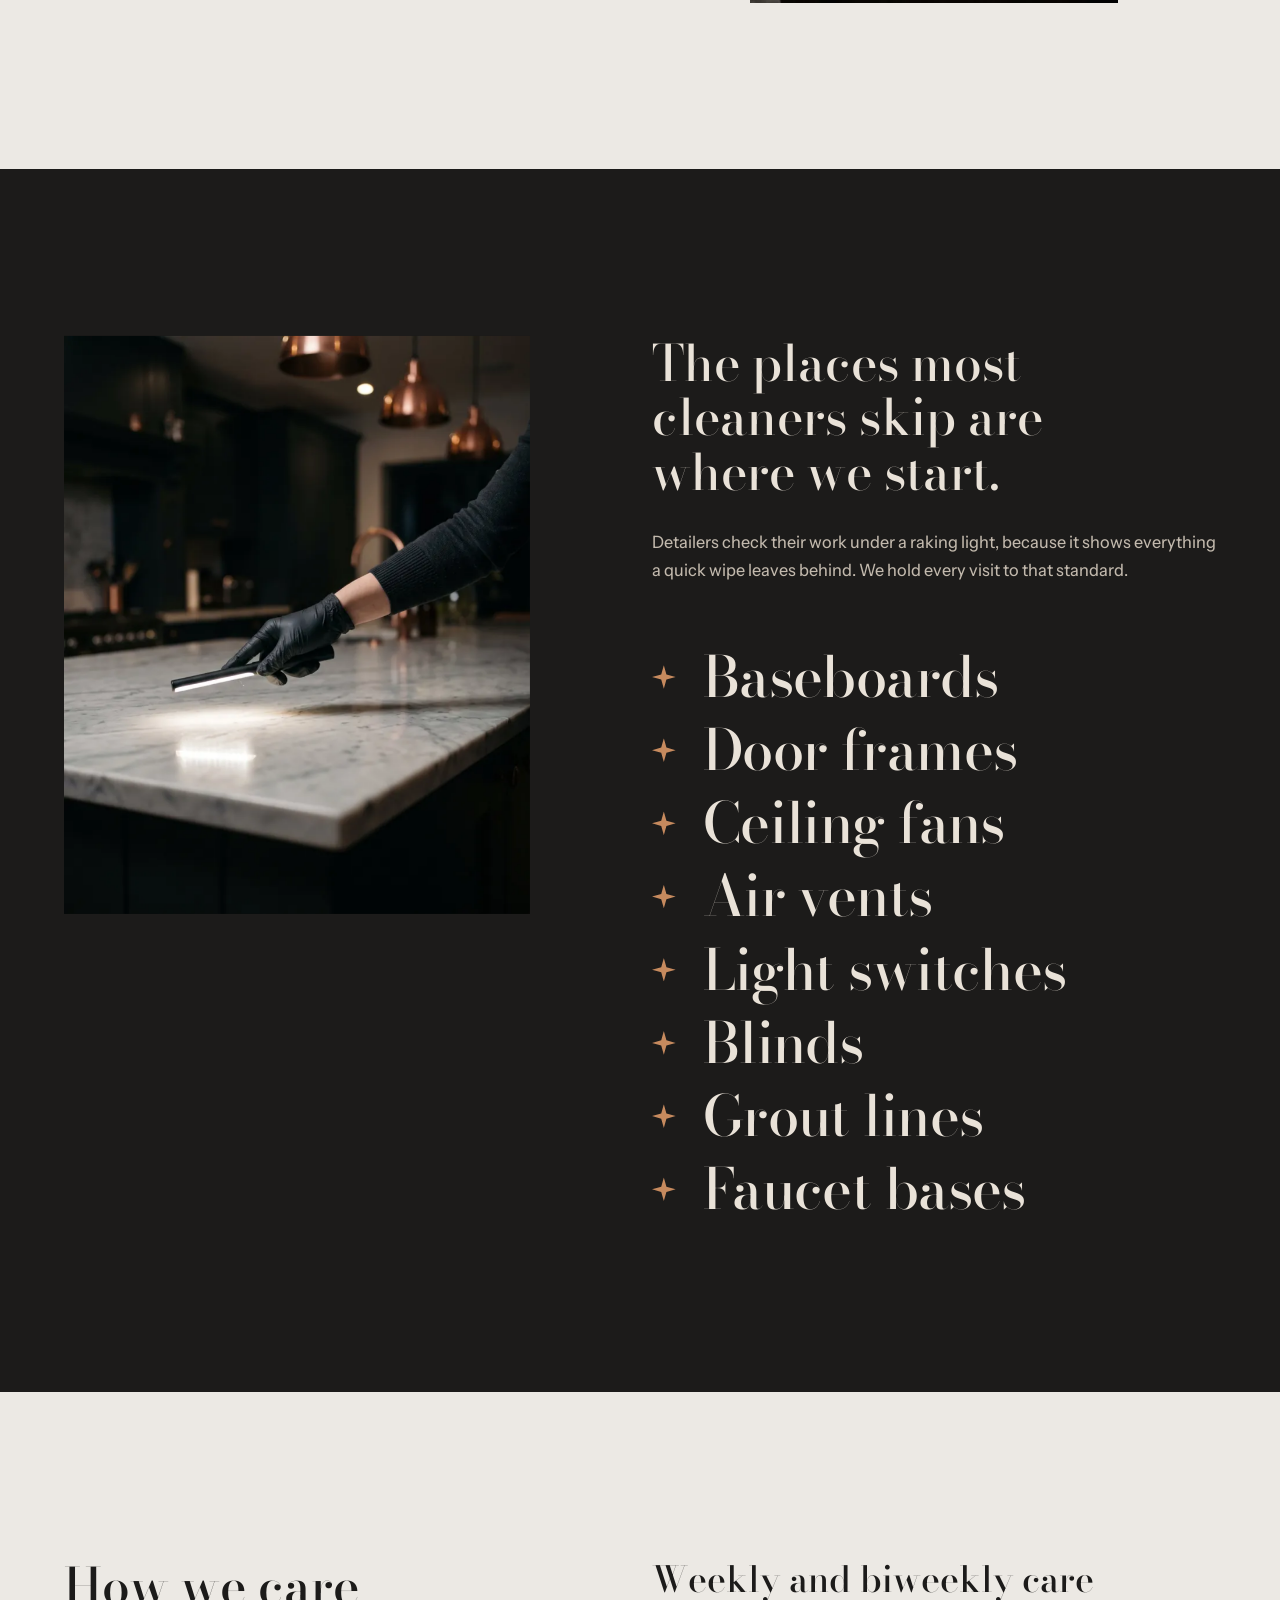
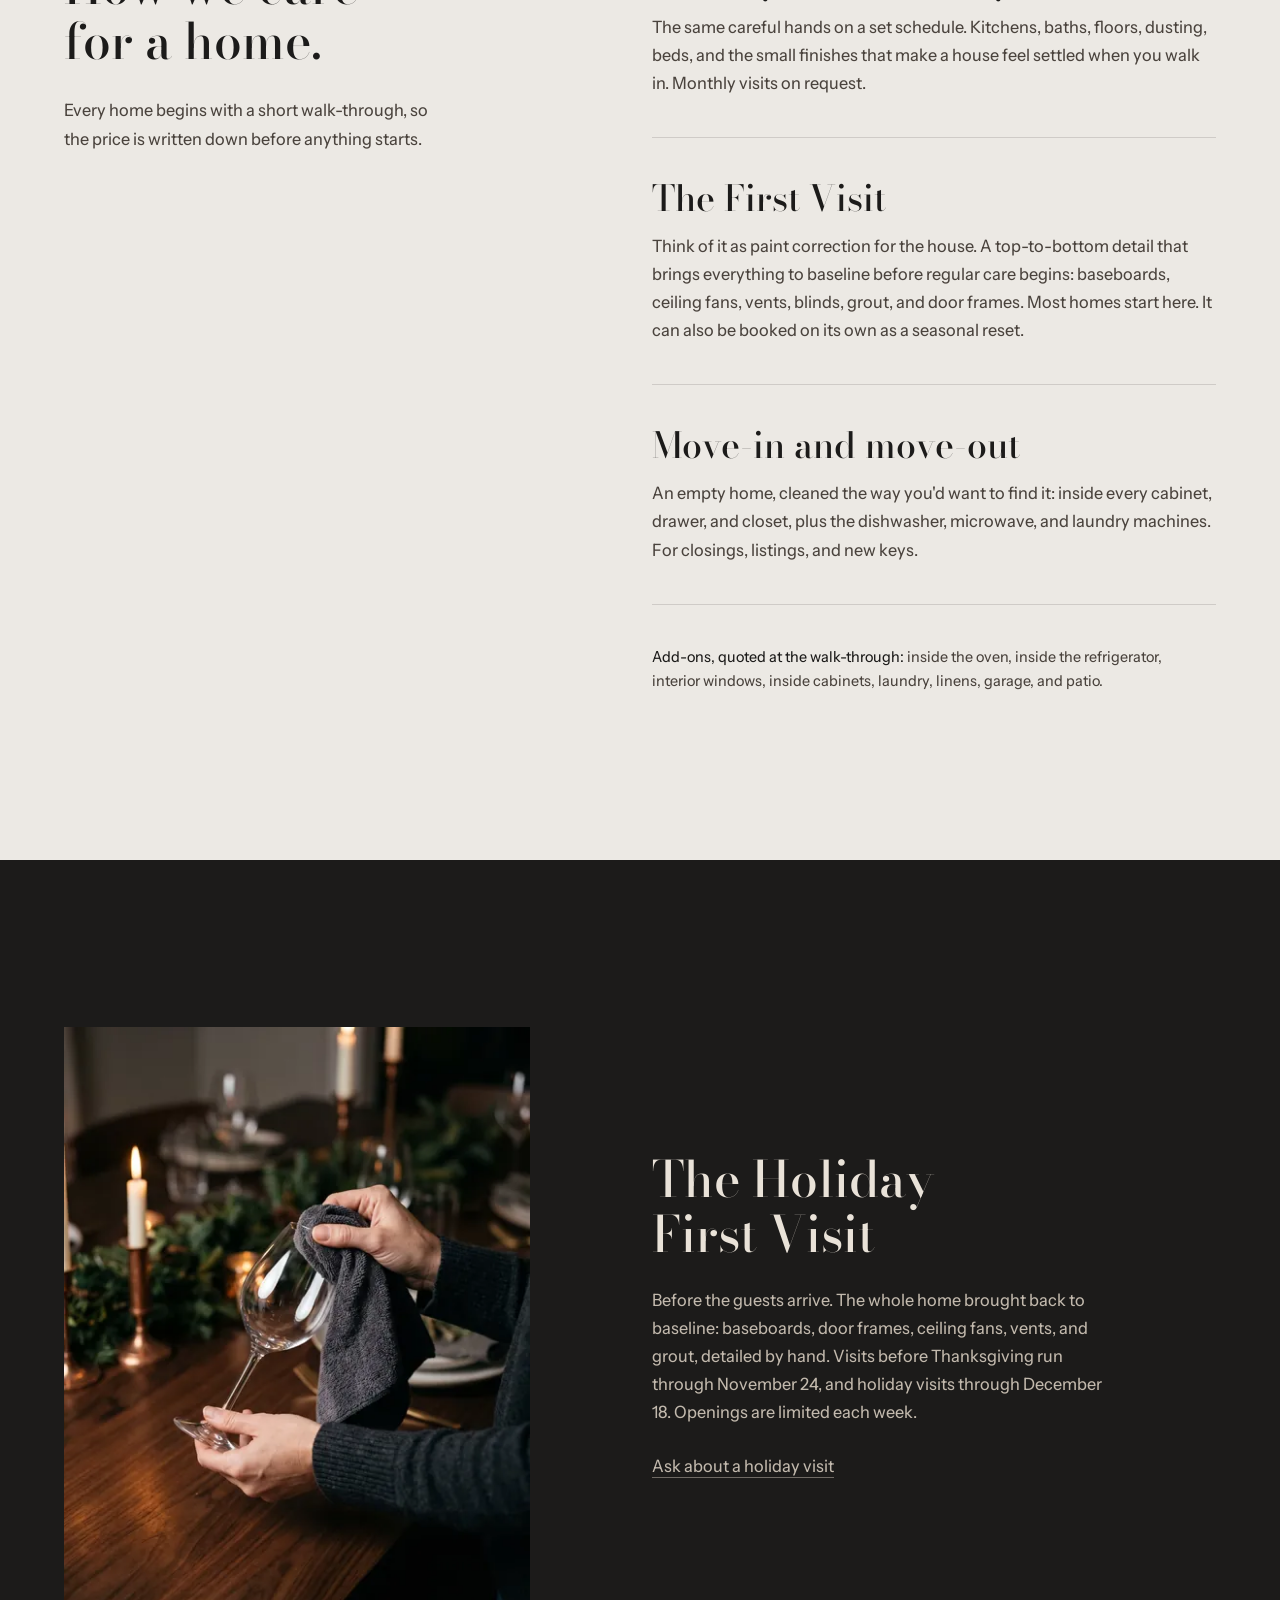
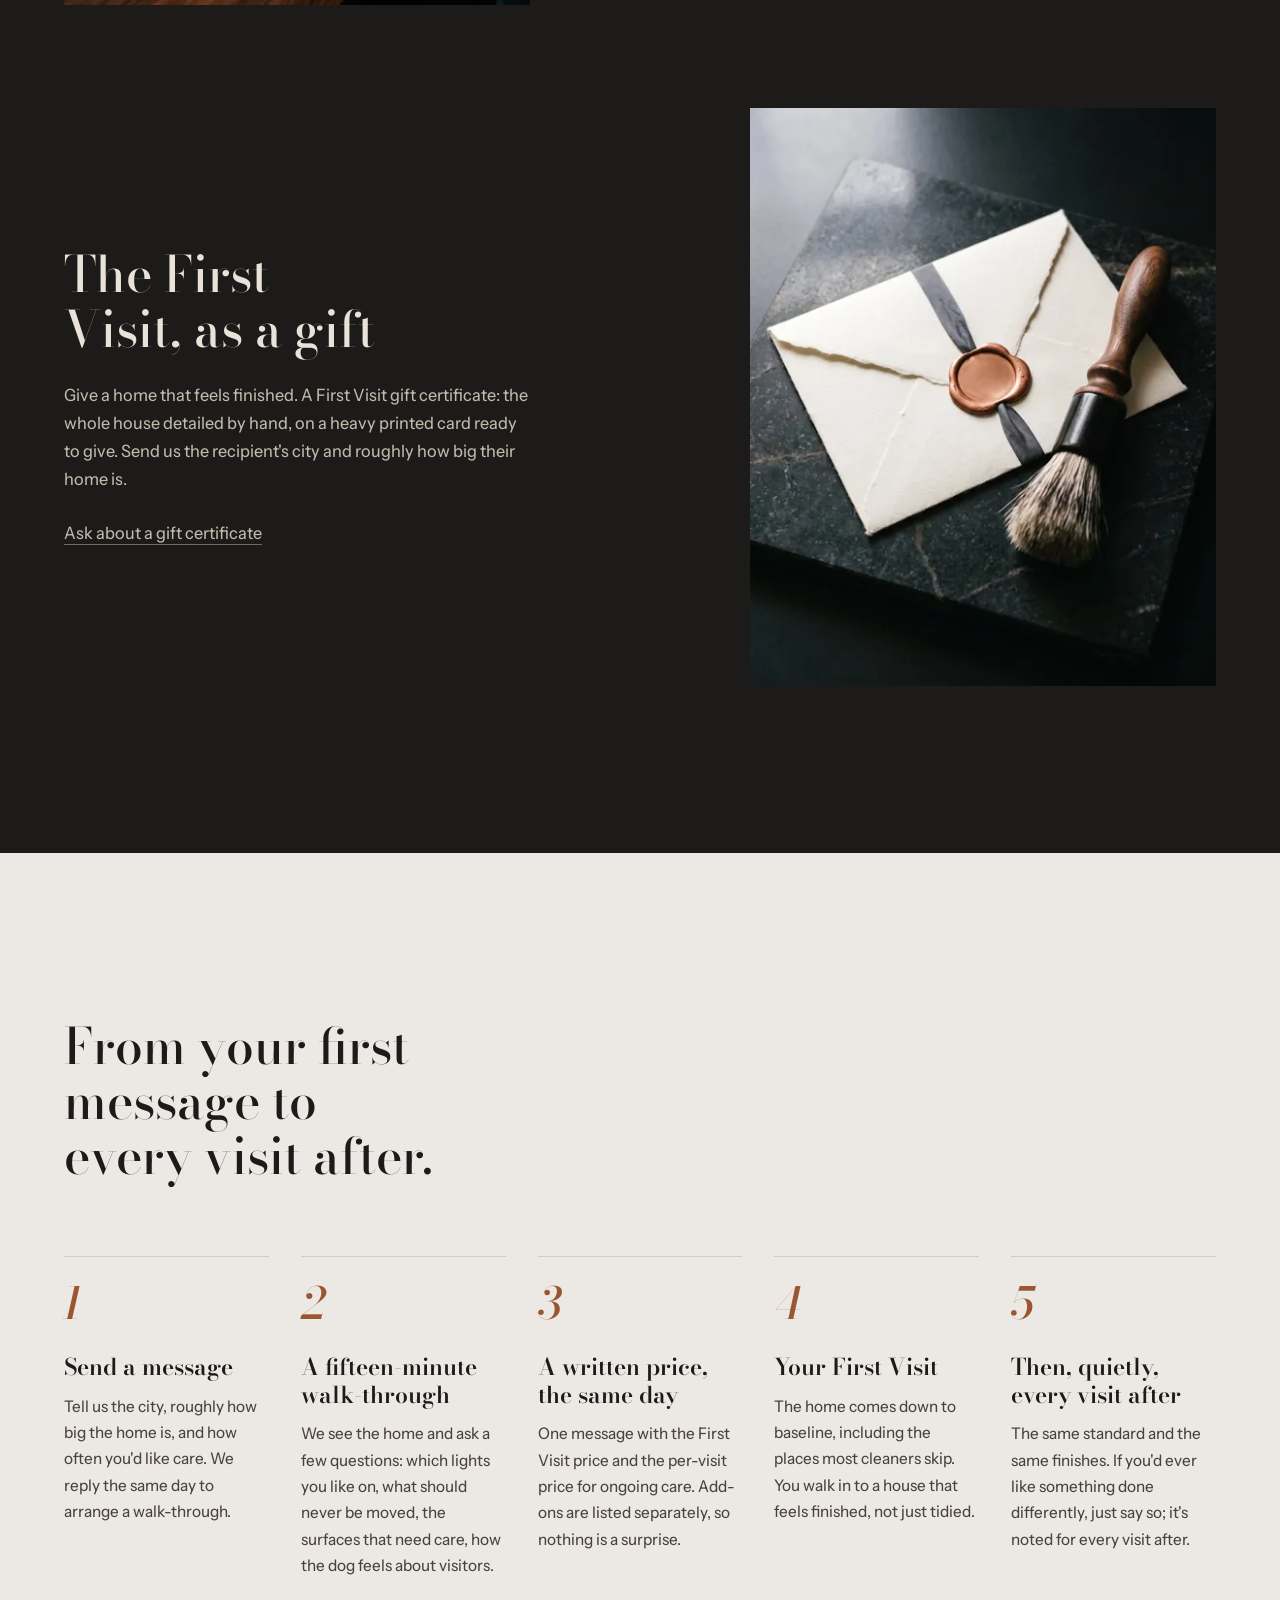
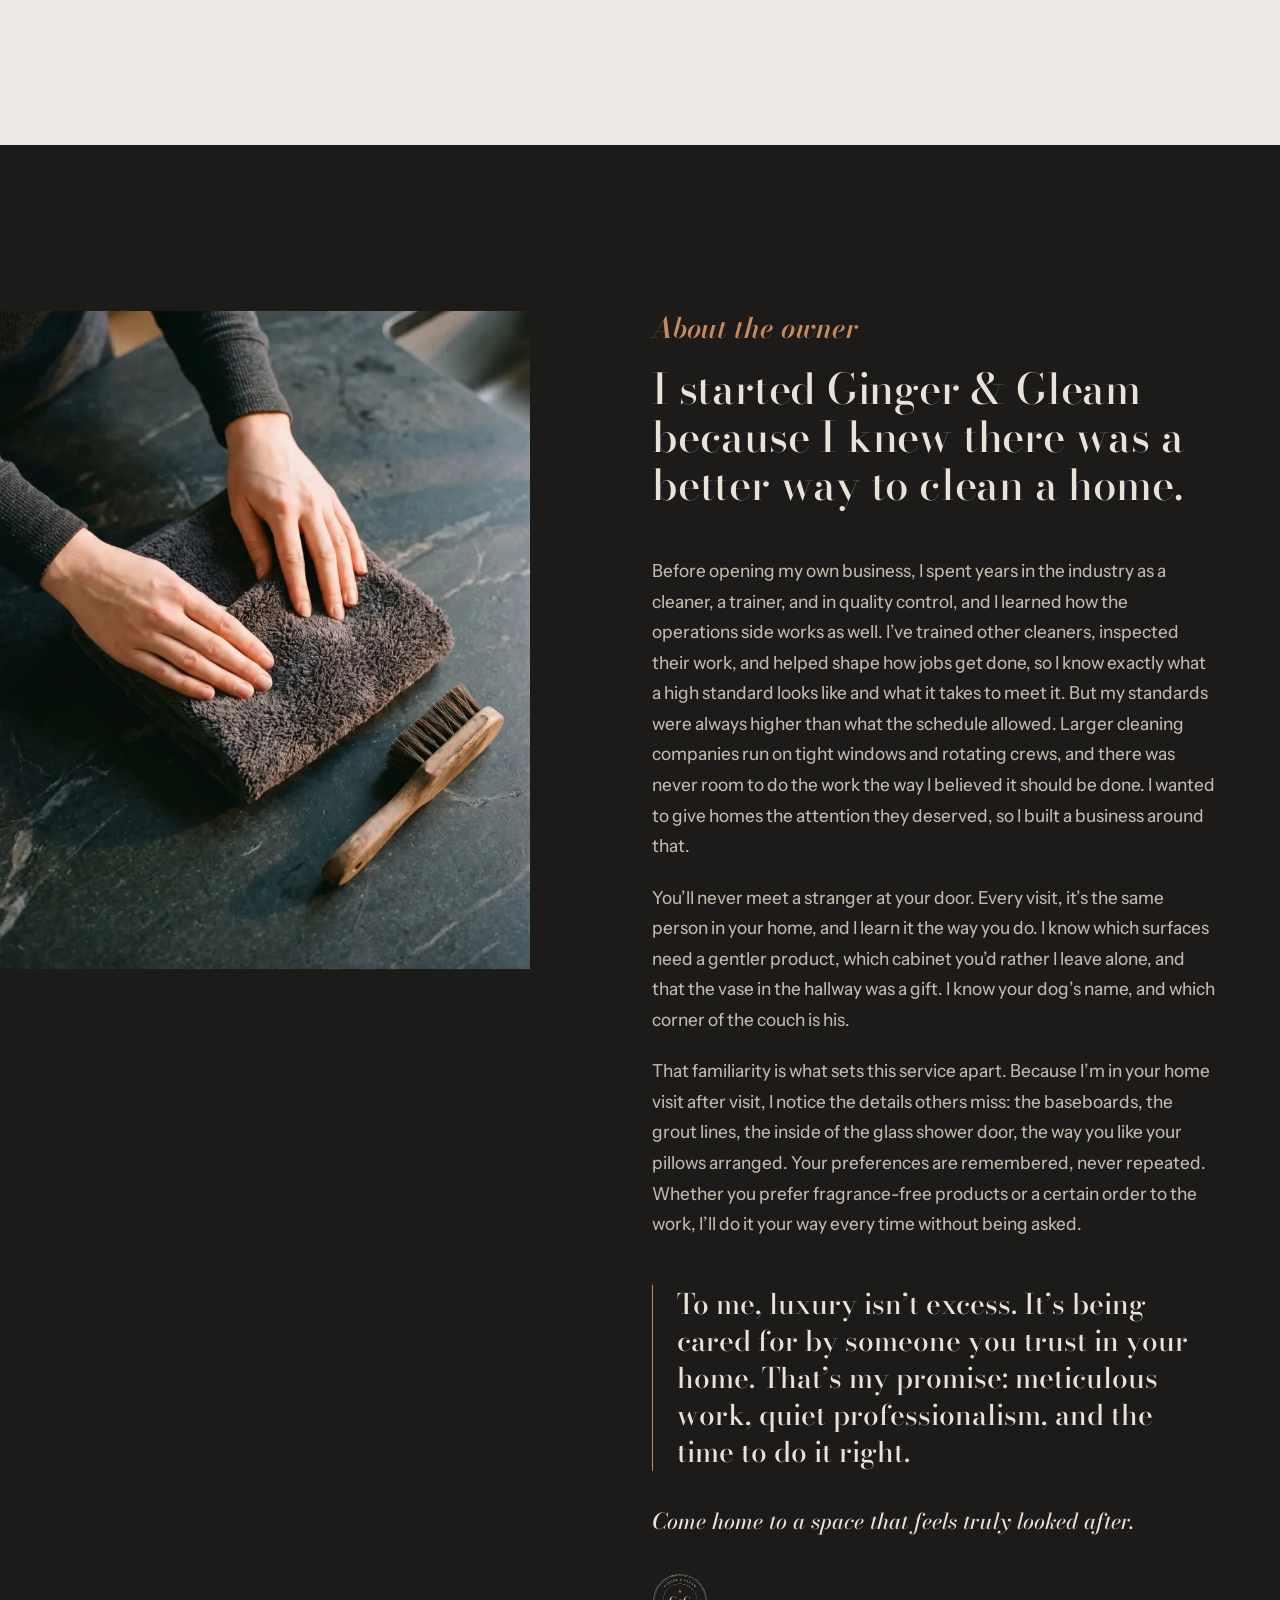
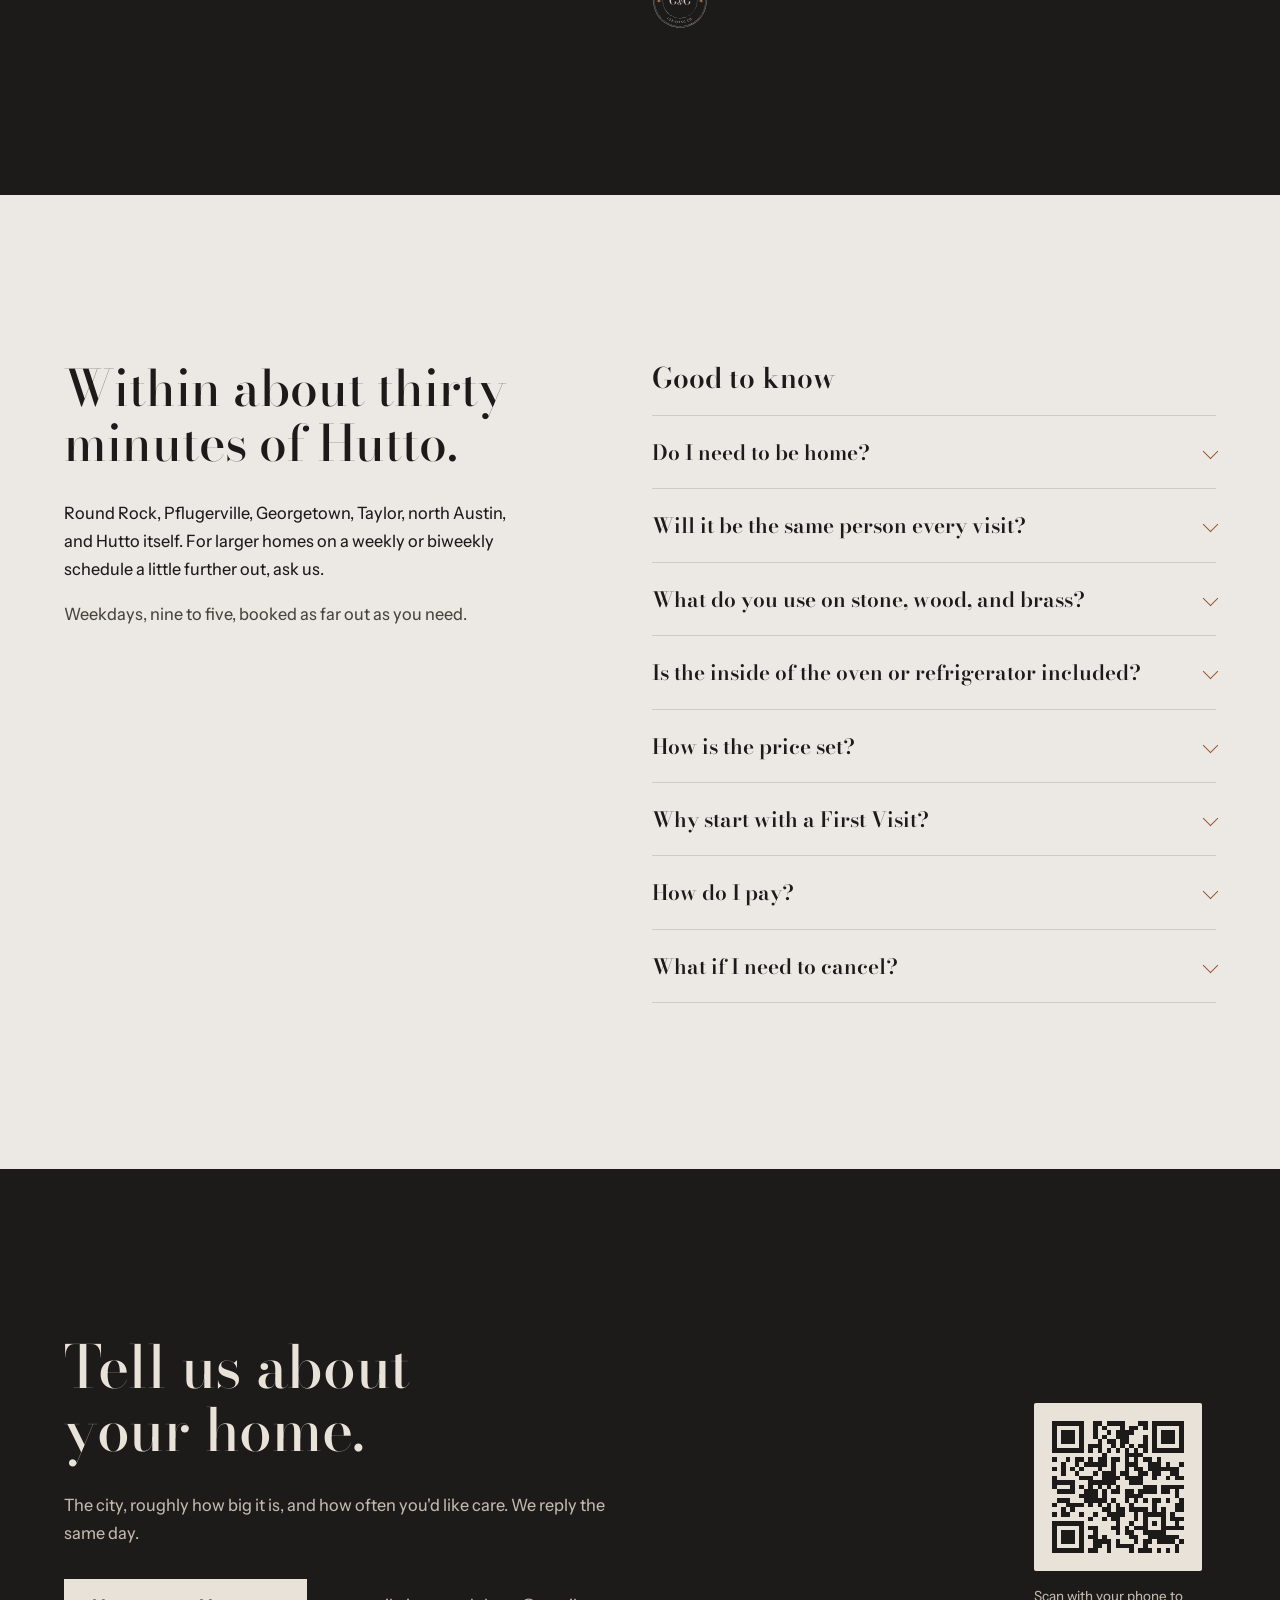
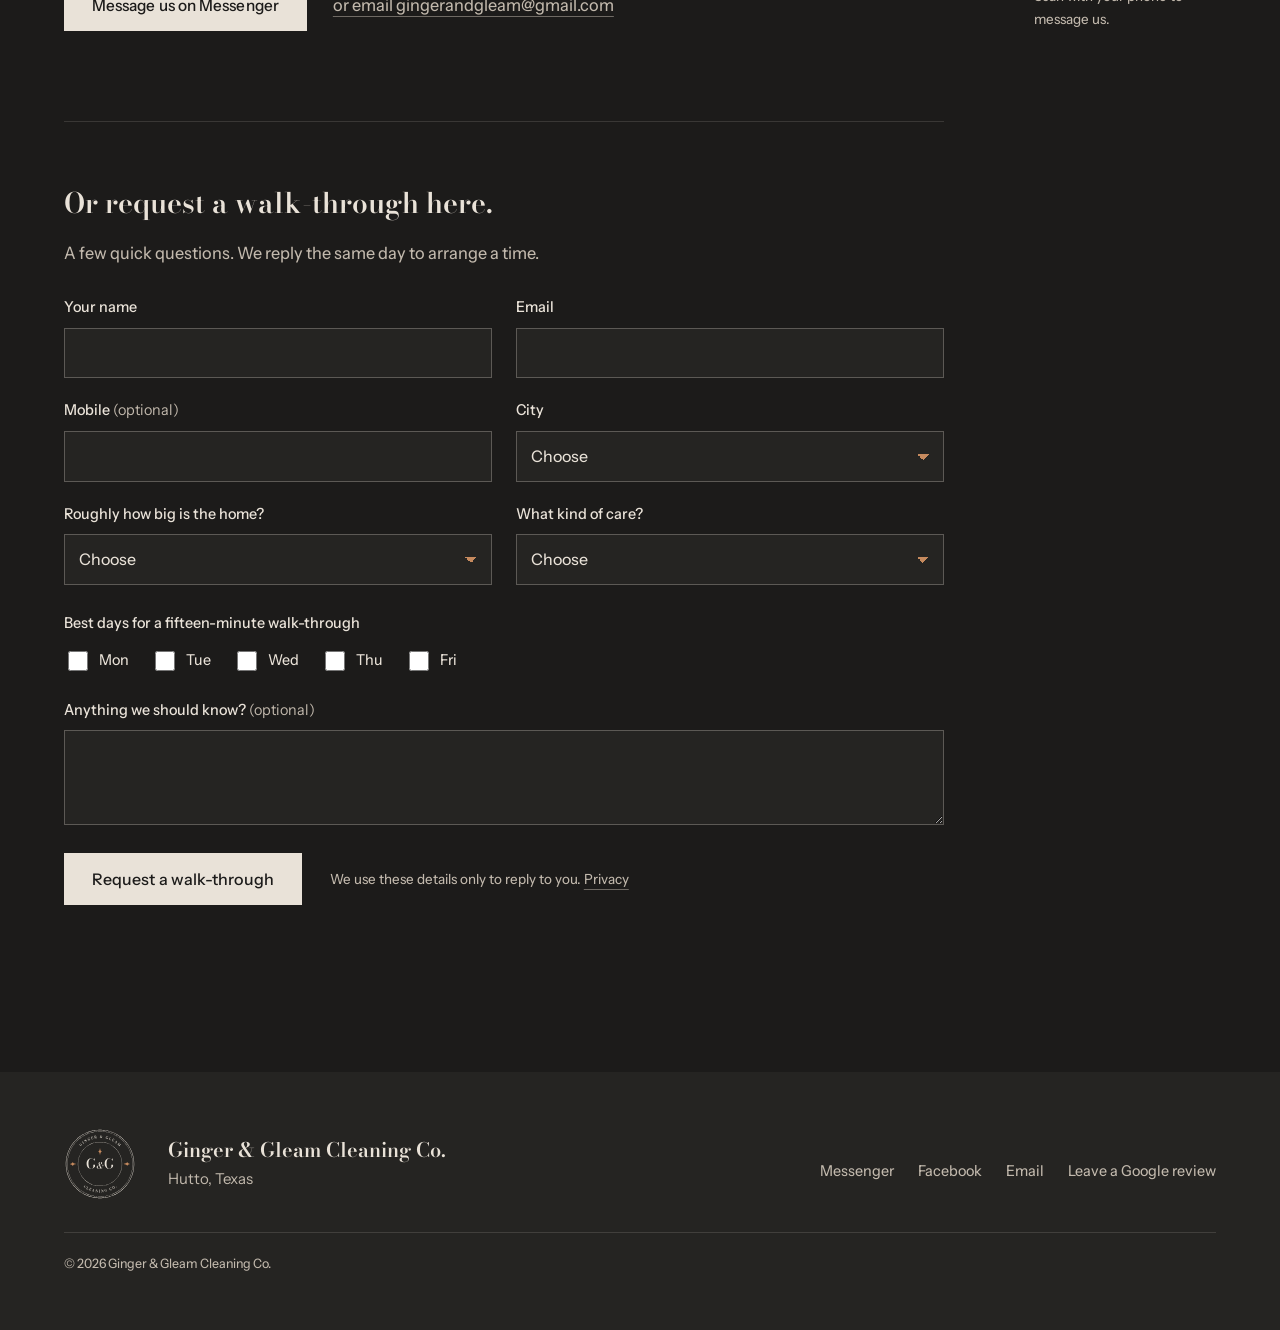
==== commit f2d080d1: "Add Home Care Guide, walk-through request form, privacy page; thicker, higher-contrast type - /guide" ====
--- a/index.html
+++ b/index.html
@@ -4,7 +4,7 @@
 <meta charset="utf-8">
 <meta name="viewport" content="width=device-width, initial-scale=1, viewport-fit=cover">
 <title>Ginger &amp; Gleam Cleaning Co. | Luxury house cleaning in Hutto, Round Rock &amp; Georgetown, TX</title>
-<meta name="description" content="Luxury residential cleaning within thirty minutes of Hutto, Texas: weekly and biweekly home care, a First Visit deep detail, and move-in and move-out cleans for Round Rock, Georgetown, Pflugerville and north Austin. Message us for a price range the same day.">
+<meta name="description" content="Luxury residential cleaning within thirty minutes of Hutto, Texas: weekly and biweekly home care, a First Visit deep detail, and move-in and move-out cleans for Round Rock, Georgetown, Pflugerville and north Austin. Message us to arrange a walk-through.">
 <link rel="canonical" href="https://gingerandgleam.com/">
 <meta name="theme-color" content="#1C1B1A">
 <link rel="icon" href="assets/seal-on-light.svg" type="image/svg+xml">
@@ -97,7 +97,7 @@
         <a class="button" href="https://m.me/61587592953067?ref=website" target="_blank" rel="noopener">Message us on Messenger</a>
         <a class="quiet-link" href="mailto:gingerandgleam@gmail.com">or email gingerandgleam@gmail.com</a>
       </div>
-      <p class="hero-note">A price range the same day, and a walk-through that week.</p>
+      <p class="hero-note">A fifteen-minute walk-through, and your quote in writing the same day.</p>
     </div>
   </div>
 </section>
@@ -217,7 +217,7 @@
     <ol class="steps">
       <li>
         <h3>Send a message</h3>
-        <p>Tell us the city, roughly how big the home is, and how often you'd like care. We reply with a price range the same day.</p>
+        <p>Tell us the city, roughly how big the home is, and how often you'd like care. We reply the same day to arrange a walk-through.</p>
       </li>
       <li>
         <h3>A fifteen-minute walk-through</h3>
@@ -287,7 +287,7 @@
       </details>
       <details>
         <summary>How is the price set?</summary>
-        <p>By the size of the home and how often you'd like care. We send a range the same day you message us, then confirm it in writing after the walk-through. Add-ons are listed separately.</p>
+        <p>Every home is quoted personally after a fifteen-minute walk-through, so you never pay for a package built for someone else's house. The quote arrives in writing the same day, with any add-ons listed separately.</p>
       </details>
       <details>
         <summary>Why start with a First Visit?</summary>
@@ -319,6 +319,53 @@
       <img src="assets/messenger-qr.svg" width="168" height="168" alt="QR code that opens a Messenger conversation with Ginger &amp; Gleam.">
       <figcaption>Scan with your phone to message us.</figcaption>
     </figure>
+  </div>
+  <div class="frame">
+    <form class="request" id="request" action="https://formsubmit.co/gingerandgleam@gmail.com" method="POST" aria-labelledby="request-title">
+      <h3 id="request-title" class="small-title">Or request a walk-through here.</h3>
+      <p class="soft request-intro">A few quick questions. We reply the same day to arrange a time.</p>
+      <input type="hidden" name="_subject" value="Walk-through request from gingerandgleam.com">
+      <input type="hidden" name="_template" value="table">
+      <input type="hidden" name="_captcha" value="false">
+      <input type="hidden" name="_next" value="https://gingerandgleam.com/thanks/">
+      <input type="text" name="_honey" class="visually-hidden" tabindex="-1" autocomplete="off" aria-hidden="true">
+      <div class="fields">
+        <label>Your name<input name="Name" autocomplete="name" required></label>
+        <label>Email<input type="email" name="Email" autocomplete="email" required></label>
+        <label><span class="lbl">Mobile <em>(optional)</em></span><input type="tel" name="Mobile" autocomplete="tel"></label>
+        <label>City
+          <select name="City" required>
+            <option value="">Choose</option>
+            <option>Hutto</option><option>Round Rock</option><option>Pflugerville</option><option>Georgetown</option><option>Taylor</option><option>North Austin</option><option>Somewhere else</option>
+          </select>
+        </label>
+        <label>Roughly how big is the home?
+          <select name="Home size" required>
+            <option value="">Choose</option>
+            <option>Under 2,000 sq ft</option><option>2,000 to 3,000 sq ft</option><option>3,000 to 4,000 sq ft</option><option>4,000 sq ft or more</option><option>Not sure</option>
+          </select>
+        </label>
+        <label>What kind of care?
+          <select name="Care" required>
+            <option value="">Choose</option>
+            <option>Weekly</option><option>Every other week</option><option>Monthly</option><option>A First Visit on its own</option><option>Move-in or move-out</option>
+          </select>
+        </label>
+      </div>
+      <fieldset class="days">
+        <legend>Best days for a fifteen-minute walk-through</legend>
+        <label><input type="checkbox" name="Days" value="Monday"> Mon</label>
+        <label><input type="checkbox" name="Days" value="Tuesday"> Tue</label>
+        <label><input type="checkbox" name="Days" value="Wednesday"> Wed</label>
+        <label><input type="checkbox" name="Days" value="Thursday"> Thu</label>
+        <label><input type="checkbox" name="Days" value="Friday"> Fri</label>
+      </fieldset>
+      <label class="wide"><span class="lbl">Anything we should know? <em>(optional)</em></span><textarea name="Notes" rows="3"></textarea></label>
+      <div class="request-foot">
+        <button class="button" type="submit">Request a walk-through</button>
+        <p class="request-fine">We use these details only to reply to you. <a class="quiet-link on-dark" href="privacy/">Privacy</a></p>
+      </div>
+    </form>
   </div>
 </section>
 
--- a/assets/site.css
+++ b/assets/site.css
@@ -13,8 +13,8 @@
   --plaster:#ECE9E4;
   --copper:#C68A5E;
   --copper-deep:#9A5531;
-  --smoke:#A39A8F;
-  --stone:#625A52;
+  --smoke:#C2B9AD;
+  --stone:#4A433D;
   --rule-dark:rgba(233,226,216,.14);
   --rule-light:rgba(28,27,26,.14);
 
@@ -31,11 +31,11 @@
 html{-webkit-text-size-adjust:100%;scroll-padding-top:80px}
 @media (prefers-reduced-motion:no-preference){html{scroll-behavior:smooth}}
 html,body{overflow-x:clip}
-body{margin:0;background:var(--soapstone);color:var(--bone);font:400 17px/1.65 var(--sans);font-stretch:96%;-webkit-font-smoothing:antialiased;-moz-osx-font-smoothing:grayscale;text-rendering:optimizeLegibility}
+body{margin:0;background:var(--soapstone);color:var(--bone);font:450 17px/1.65 var(--sans);font-stretch:96%;-webkit-font-smoothing:antialiased;-moz-osx-font-smoothing:grayscale;text-rendering:optimizeLegibility}
 img{display:block;max-width:100%;height:auto}
 figure{margin:0}
 a{color:inherit}
-h1,h2,h3{font-family:var(--serif);font-weight:400;margin:0;text-wrap:balance}
+h1,h2,h3{font-family:var(--serif);font-weight:500;margin:0;text-wrap:balance}
 p{margin:0}
 p+p{margin-top:1em}
 ::selection{background:var(--copper);color:var(--soapstone)}
@@ -54,7 +54,7 @@
 /* Type scale: perfect fourth from 17px. */
 .statement{font-size:clamp(34px,4.6vw,64px);line-height:1.08;letter-spacing:-.005em;max-width:15ch}
 .section-title{font-size:clamp(32px,3.9vw,54px);line-height:1.1;max-width:17ch}
-.small-title{font-size:clamp(24px,2.2vw,30px);line-height:1.2}
+.small-title{font-size:clamp(24px,2.2vw,30px);line-height:1.2;font-weight:600}
 .statement+p,.section-title+p{margin-top:28px}
 
 /* Header */
@@ -63,7 +63,7 @@
 .head-row{display:flex;align-items:center;justify-content:space-between;gap:24px;height:72px}
 .brand{display:flex;align-items:center;gap:12px;text-decoration:none}
 .brand img{width:40px;height:40px}
-.brand span{font:400 21px/1 var(--serif);letter-spacing:.01em;white-space:nowrap}
+.brand span{font:600 21px/1 var(--serif);letter-spacing:.01em;white-space:nowrap}
 .head-nav{display:flex;align-items:center;gap:32px;font-size:15px}
 .head-nav a{text-decoration:none;color:var(--smoke);transition:color .2s}
 .head-nav a:hover{color:var(--bone)}
@@ -74,7 +74,7 @@
 /* Buttons and quiet links */
 .button{display:inline-flex;align-items:center;min-height:52px;padding:0 28px;background:var(--bone);color:var(--soapstone);text-decoration:none;font-weight:500;font-size:16px;letter-spacing:.005em;border-radius:0;transition:background-color .25s var(--ease),color .25s var(--ease)}
 .button:hover{background:var(--copper);color:var(--soapstone)}
-.quiet-link{color:var(--smoke);text-decoration:underline;text-decoration-color:rgba(163,154,143,.45);text-underline-offset:5px;text-decoration-thickness:1px;transition:color .2s,text-decoration-color .2s}
+.quiet-link{color:var(--smoke);text-decoration:underline;text-decoration-color:rgba(194,185,173,.5);text-underline-offset:5px;text-decoration-thickness:1px;transition:color .2s,text-decoration-color .2s}
 .quiet-link:hover{color:var(--bone);text-decoration-color:var(--copper)}
 .paper .quiet-link{color:var(--stone)}
 
@@ -85,13 +85,13 @@
 .hero-photo img{width:100%;height:100%;object-fit:cover;object-position:58% 50%}
 .hero-photo::after{content:"";position:absolute;inset:0;background:linear-gradient(90deg,var(--soapstone) 0%,rgba(28,27,26,.55) 22%,rgba(28,27,26,0) 48%)}
 .hero-copy{grid-column:1/10;grid-row:1;position:relative;z-index:1;padding-top:48px}
-.hero-title{font-size:clamp(58px,10.4vw,152px);line-height:.94;letter-spacing:-.018em;font-weight:400}
+.hero-title{font-size:clamp(58px,10.4vw,152px);line-height:.94;letter-spacing:-.018em;font-weight:500}
 .hero-title span{display:block;padding-bottom:.16em;margin-bottom:-.16em}
 .hero-title span:nth-child(2){padding-left:.62em}
 .hero-title span:nth-child(3){padding-left:1.24em;font-style:italic}
 .hero-sub{margin-top:clamp(28px,3vw,44px);max-width:31em;color:var(--smoke);font-size:18px}
 .hero-actions{display:flex;flex-wrap:wrap;align-items:center;gap:14px 26px;margin-top:32px}
-.hero-note{margin-top:22px;font:italic 400 17px/1.4 var(--serif);color:var(--smoke)}
+.hero-note{margin-top:22px;font:italic 500 19px/1.4 var(--serif);color:var(--smoke)}
 
 /* The single load moment: an inspection light rakes once across the headline. */
 @media (prefers-reduced-motion:no-preference){
@@ -125,7 +125,7 @@
 .inspect-photo{grid-column:1/6;position:sticky;top:104px}
 .inspect-copy{grid-column:7/13}
 .surfaces{list-style:none;margin:56px 0 0;padding:0;position:relative}
-.surfaces li{position:relative;font:400 clamp(34px,4.4vw,62px)/1.18 var(--serif);letter-spacing:-.01em;padding:.06em 0 .06em .9em;color:var(--bone);transition:color .9s var(--ease)}
+.surfaces li{position:relative;font:500 clamp(34px,4.4vw,62px)/1.18 var(--serif);letter-spacing:-.01em;padding:.06em 0 .06em .9em;color:var(--bone);transition:color .9s var(--ease)}
 .surfaces li::before{content:"";position:absolute;left:0;top:50%;width:.42em;height:.42em;translate:0 -50%;background:var(--copper);clip-path:polygon(50% 0,61% 39%,100% 50%,61% 61%,50% 100%,39% 61%,0 50%,39% 39%);opacity:1;transition:opacity .6s var(--ease),scale .6s var(--ease)}
 /* With script, surfaces wait in the dark until the light passes over them. */
 .lit .surfaces li{color:rgba(233,226,216,.24)}
@@ -169,8 +169,8 @@
 .narrow-title{max-width:14ch}
 .steps{list-style:none;margin:72px 0 0;padding:0;display:grid;grid-template-columns:repeat(5,minmax(0,1fr));gap:32px;counter-reset:step}
 .steps li{counter-increment:step;border-top:1px solid var(--rule-light);padding-top:24px}
-.steps li::before{content:counter(step);display:block;font:italic 400 44px/1 var(--serif);color:var(--copper-deep);margin-bottom:28px}
-.steps h3{font-size:23px;line-height:1.2;margin-bottom:12px}
+.steps li::before{content:counter(step);display:block;font:italic 500 44px/1 var(--serif);color:var(--copper-deep);margin-bottom:28px}
+.steps h3{font-size:23px;font-weight:600;line-height:1.2;margin-bottom:12px}
 .steps p{color:var(--stone);font-size:16px}
 @media (max-width:1080px){.steps{grid-template-columns:repeat(2,minmax(0,1fr));gap:40px 32px}}
 @media (max-width:640px){.steps{grid-template-columns:1fr;gap:36px}}
@@ -183,9 +183,9 @@
 .owner-title{color:var(--copper);font-style:italic;margin-bottom:28px}
 .owner-letter p{color:var(--smoke);font-size:18px;line-height:1.7}
 .owner-letter p+p{margin-top:1.15em}
-.owner-letter .owner-lede{font:400 clamp(30px,3.3vw,44px)/1.14 var(--serif);color:var(--bone);letter-spacing:-.005em;margin-bottom:1.1em;text-wrap:balance}
-.owner-letter .owner-promise{font:400 clamp(24px,2.2vw,30px)/1.32 var(--serif);color:var(--bone);margin-top:1.6em;padding-left:24px;border-left:1px solid var(--copper)}
-.owner-letter .owner-close{font:italic 400 22px/1.4 var(--serif);color:var(--bone);margin-top:1.6em}
+.owner-letter .owner-lede{font:500 clamp(30px,3.3vw,44px)/1.14 var(--serif);color:var(--bone);letter-spacing:-.005em;margin-bottom:1.1em;text-wrap:balance}
+.owner-letter .owner-promise{font:500 clamp(24px,2.2vw,30px)/1.32 var(--serif);color:var(--bone);margin-top:1.6em;padding-left:24px;border-left:1px solid var(--copper)}
+.owner-letter .owner-close{font:italic 500 22px/1.4 var(--serif);color:var(--bone);margin-top:1.6em}
 .owner-seal{width:56px;height:56px;margin-top:36px;opacity:.9}
 @media (max-width:899px){.owner-grid{display:flex;flex-direction:column-reverse}.owner-photo{position:relative;top:auto;margin:64px calc(-1 * var(--gutter)) 0}.owner-letter p{font-size:17px}}
 
@@ -197,7 +197,7 @@
 .small-title{margin-bottom:20px}
 details{border-top:1px solid var(--rule-light)}
 details:last-of-type{border-bottom:1px solid var(--rule-light)}
-summary{list-style:none;cursor:pointer;display:flex;justify-content:space-between;align-items:baseline;gap:24px;padding:22px 0;font:400 21px/1.35 var(--serif)}
+summary{list-style:none;cursor:pointer;display:flex;justify-content:space-between;align-items:baseline;gap:24px;padding:22px 0;font:600 21px/1.35 var(--serif)}
 summary::-webkit-details-marker{display:none}
 summary::after{content:"";flex:none;width:11px;height:11px;border-right:1px solid var(--copper-deep);border-bottom:1px solid var(--copper-deep);rotate:45deg;translate:0 -3px;transition:rotate .3s var(--ease),translate .3s var(--ease)}
 details[open] summary::after{rotate:225deg;translate:0 3px}
@@ -217,7 +217,7 @@
 .site-foot{background:var(--graphite);color:var(--smoke);padding-block:56px calc(56px + env(safe-area-inset-bottom));font-size:15px}
 .foot-row{display:grid;grid-template-columns:auto 1fr auto;gap:20px 32px;align-items:center}
 .foot-row img{width:72px;height:72px}
-.foot-name{font:400 20px/1.35 var(--serif);color:var(--bone)}
+.foot-name{font:600 20px/1.35 var(--serif);color:var(--bone)}
 .foot-name span{font:400 15px/1.6 var(--sans);color:var(--smoke)}
 .foot-links{display:flex;flex-wrap:wrap;gap:8px 24px;justify-content:flex-end}
 .foot-links a{text-decoration:none}
@@ -226,3 +226,22 @@
 @media (max-width:720px){.foot-row{grid-template-columns:auto 1fr}.foot-links{grid-column:1/-1;justify-content:flex-start}}
 
 @media print{.site-head,.beam,.qr{display:none}body{background:#fff;color:#000}}
+
+/* Walk-through request form */
+.request{margin-top:clamp(56px,7vw,96px);padding-top:clamp(40px,5vw,64px);border-top:1px solid var(--rule-dark);max-width:880px}
+.request-intro{margin-top:10px;margin-bottom:28px}
+.request .fields{display:grid;grid-template-columns:repeat(2,minmax(0,1fr));gap:20px 24px}
+.request label{display:flex;flex-direction:column;gap:8px;font-size:15px;font-weight:500;color:var(--bone)}
+.request label em{font-style:normal;font-weight:400;color:var(--smoke)}
+.request input:not([type=checkbox]):not(.visually-hidden),.request select,.request textarea{font:450 16px/1.4 var(--sans);color:var(--bone);background:var(--graphite);border:1px solid rgba(233,226,216,.28);border-radius:0;padding:13px 14px;min-height:50px;width:100%;appearance:none;-webkit-appearance:none}
+.request select{background-image:linear-gradient(45deg,transparent 50%,var(--copper) 50%),linear-gradient(135deg,var(--copper) 50%,transparent 50%);background-position:calc(100% - 20px) 22px,calc(100% - 14px) 22px;background-size:6px 6px;background-repeat:no-repeat;padding-right:40px}
+.request input:focus,.request select:focus,.request textarea:focus{outline:2px solid var(--copper);outline-offset:1px;border-color:transparent}
+.request .days{border:0;padding:0;margin:26px 0 0;display:flex;flex-wrap:wrap;gap:10px 22px}
+.request .days legend{font-size:15px;font-weight:500;margin-bottom:12px;padding:0}
+.request .days label{flex-direction:row;align-items:center;gap:8px;font-weight:450}
+.request .days input{width:20px;height:20px;accent-color:var(--copper)}
+.request .wide{margin-top:24px}
+.request-foot{display:flex;flex-wrap:wrap;align-items:center;gap:16px 28px;margin-top:28px}
+.request .button{border:0;cursor:pointer;font-family:var(--sans)}
+.request-fine{font-size:14px;color:var(--smoke)}
+@media (max-width:640px){.request .fields{grid-template-columns:1fr}}
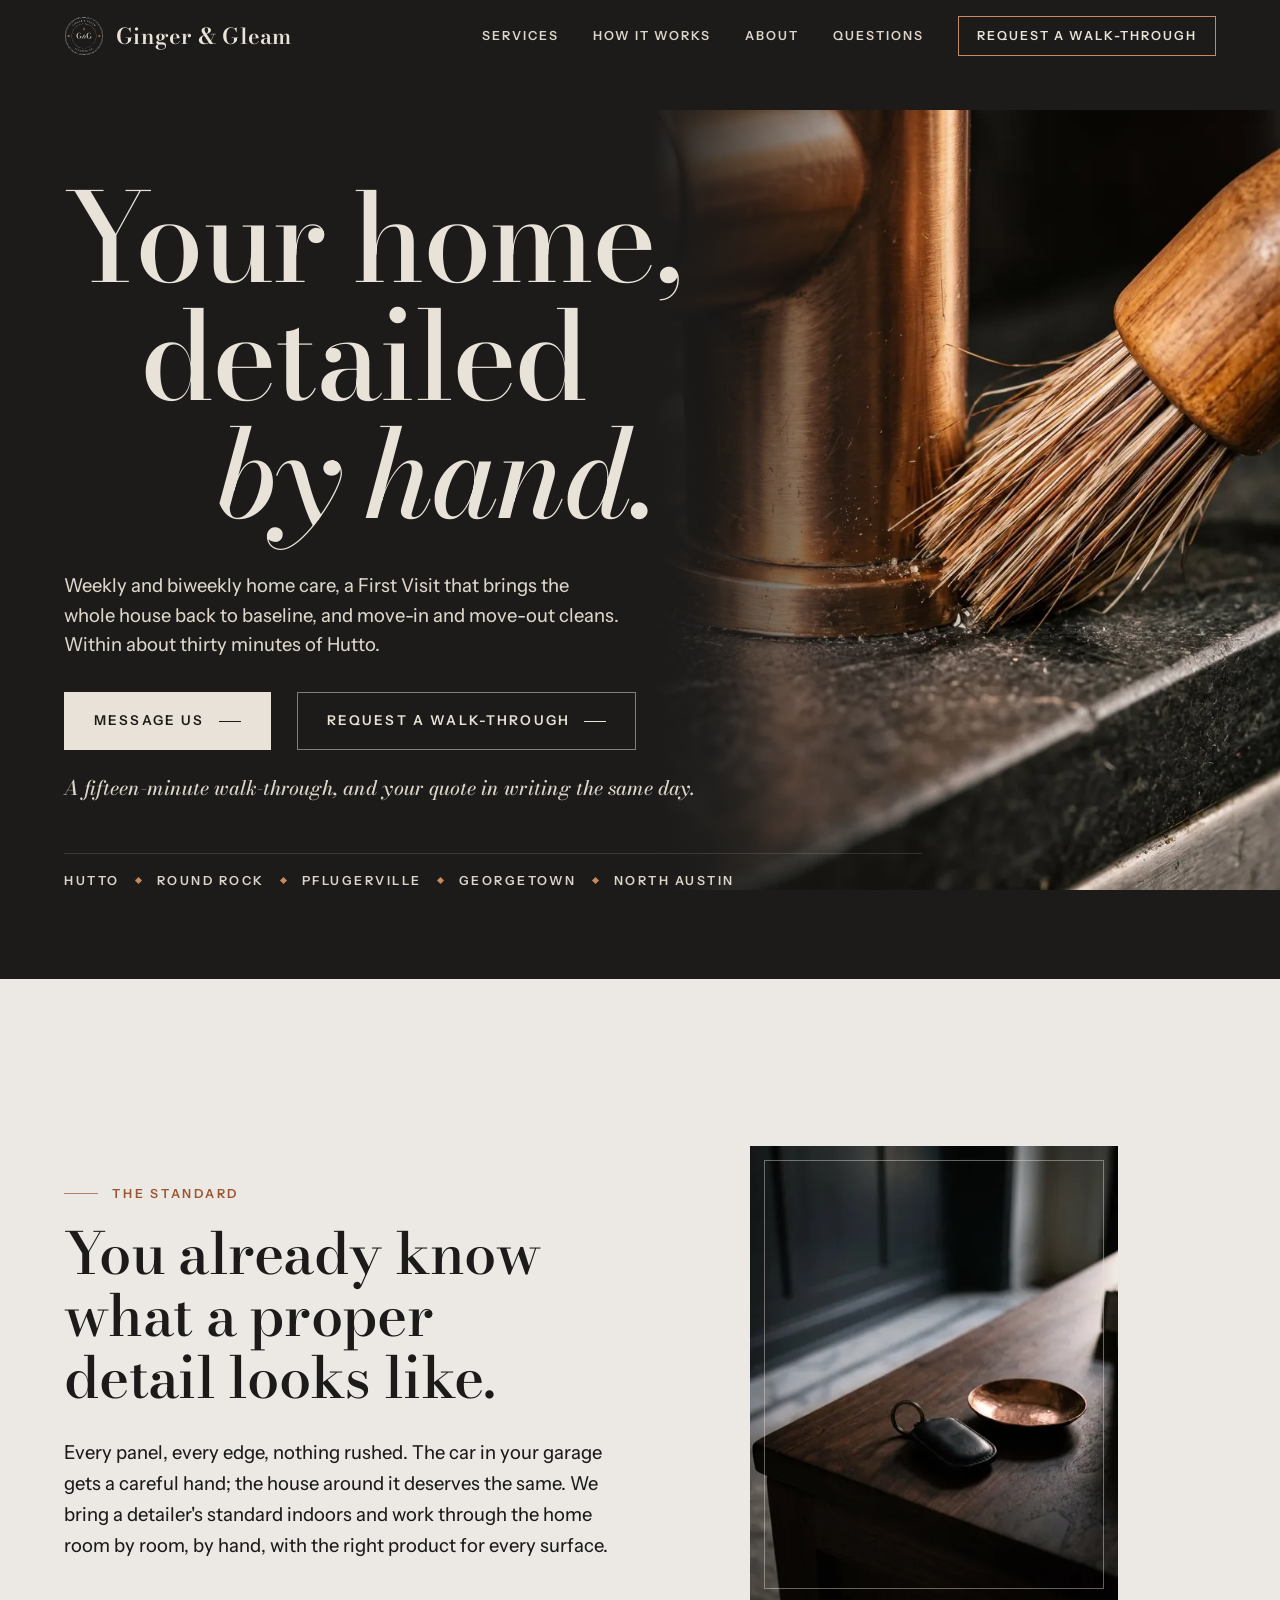
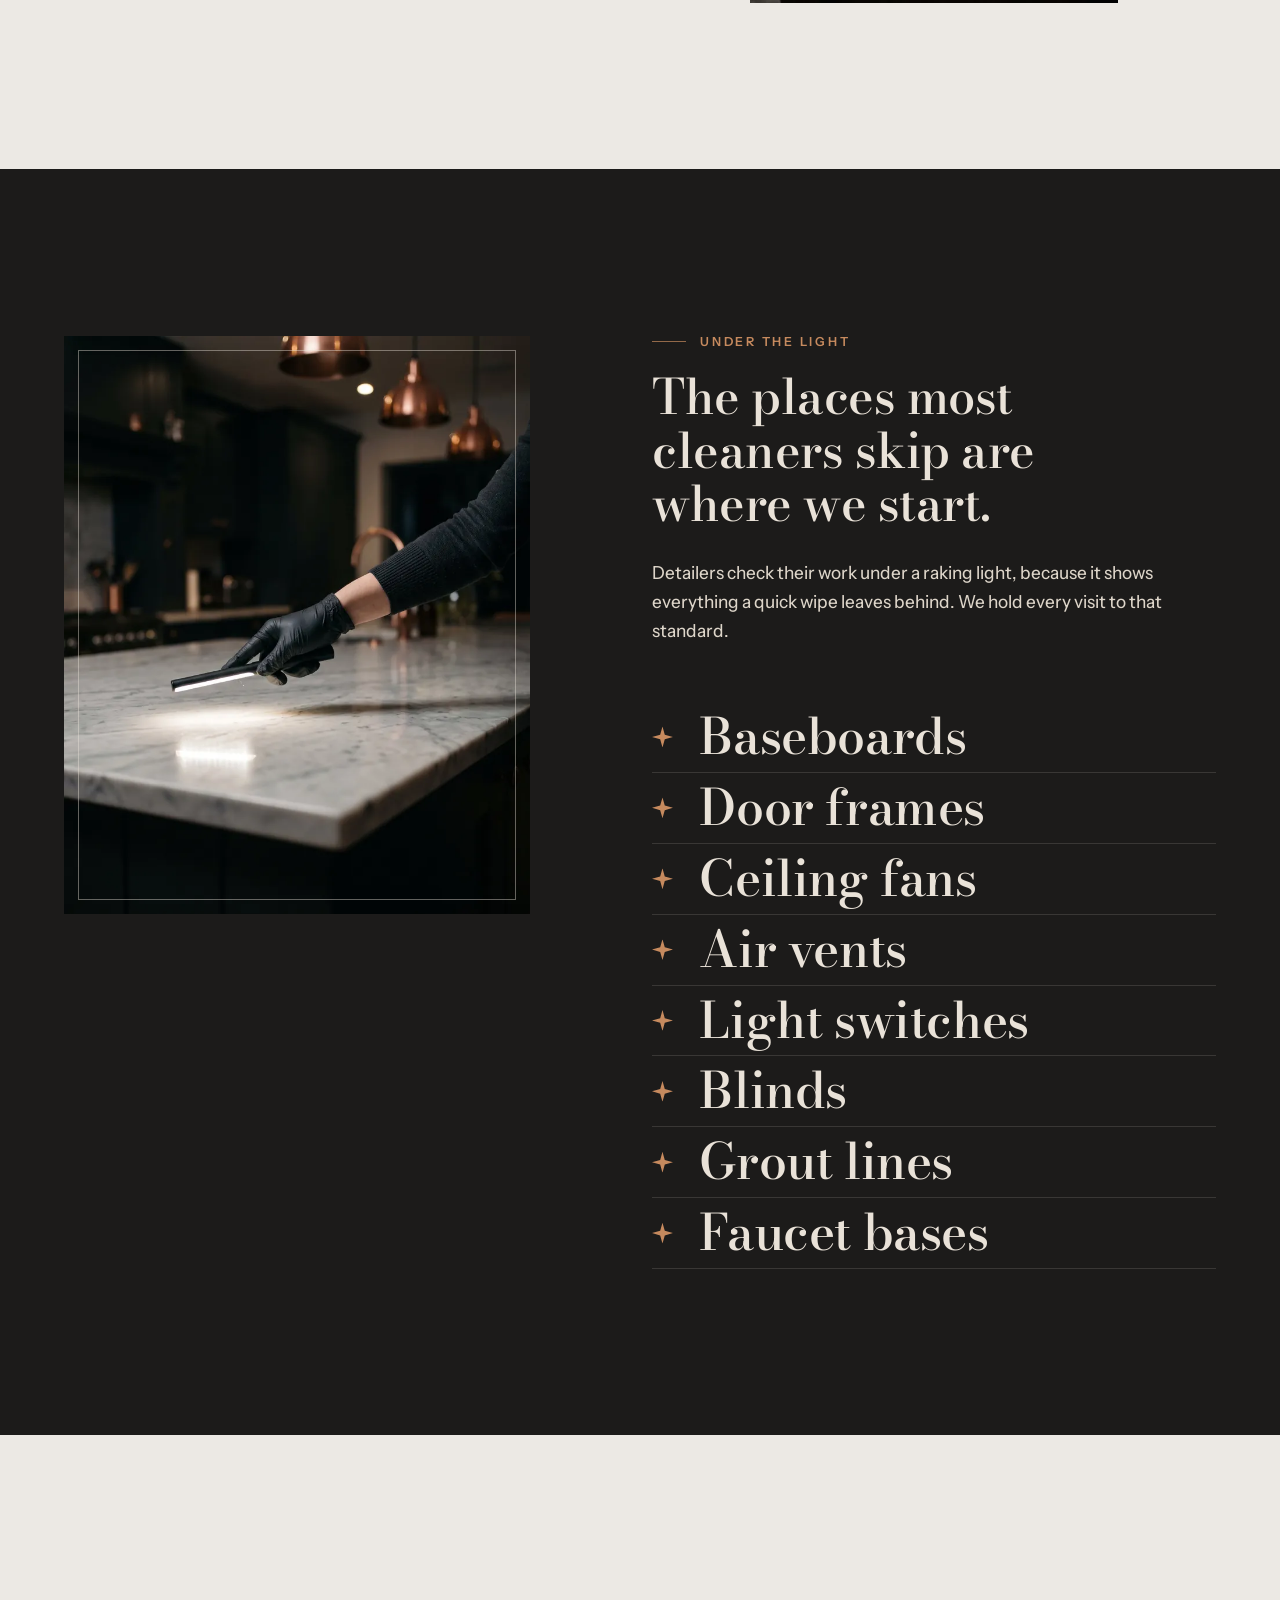
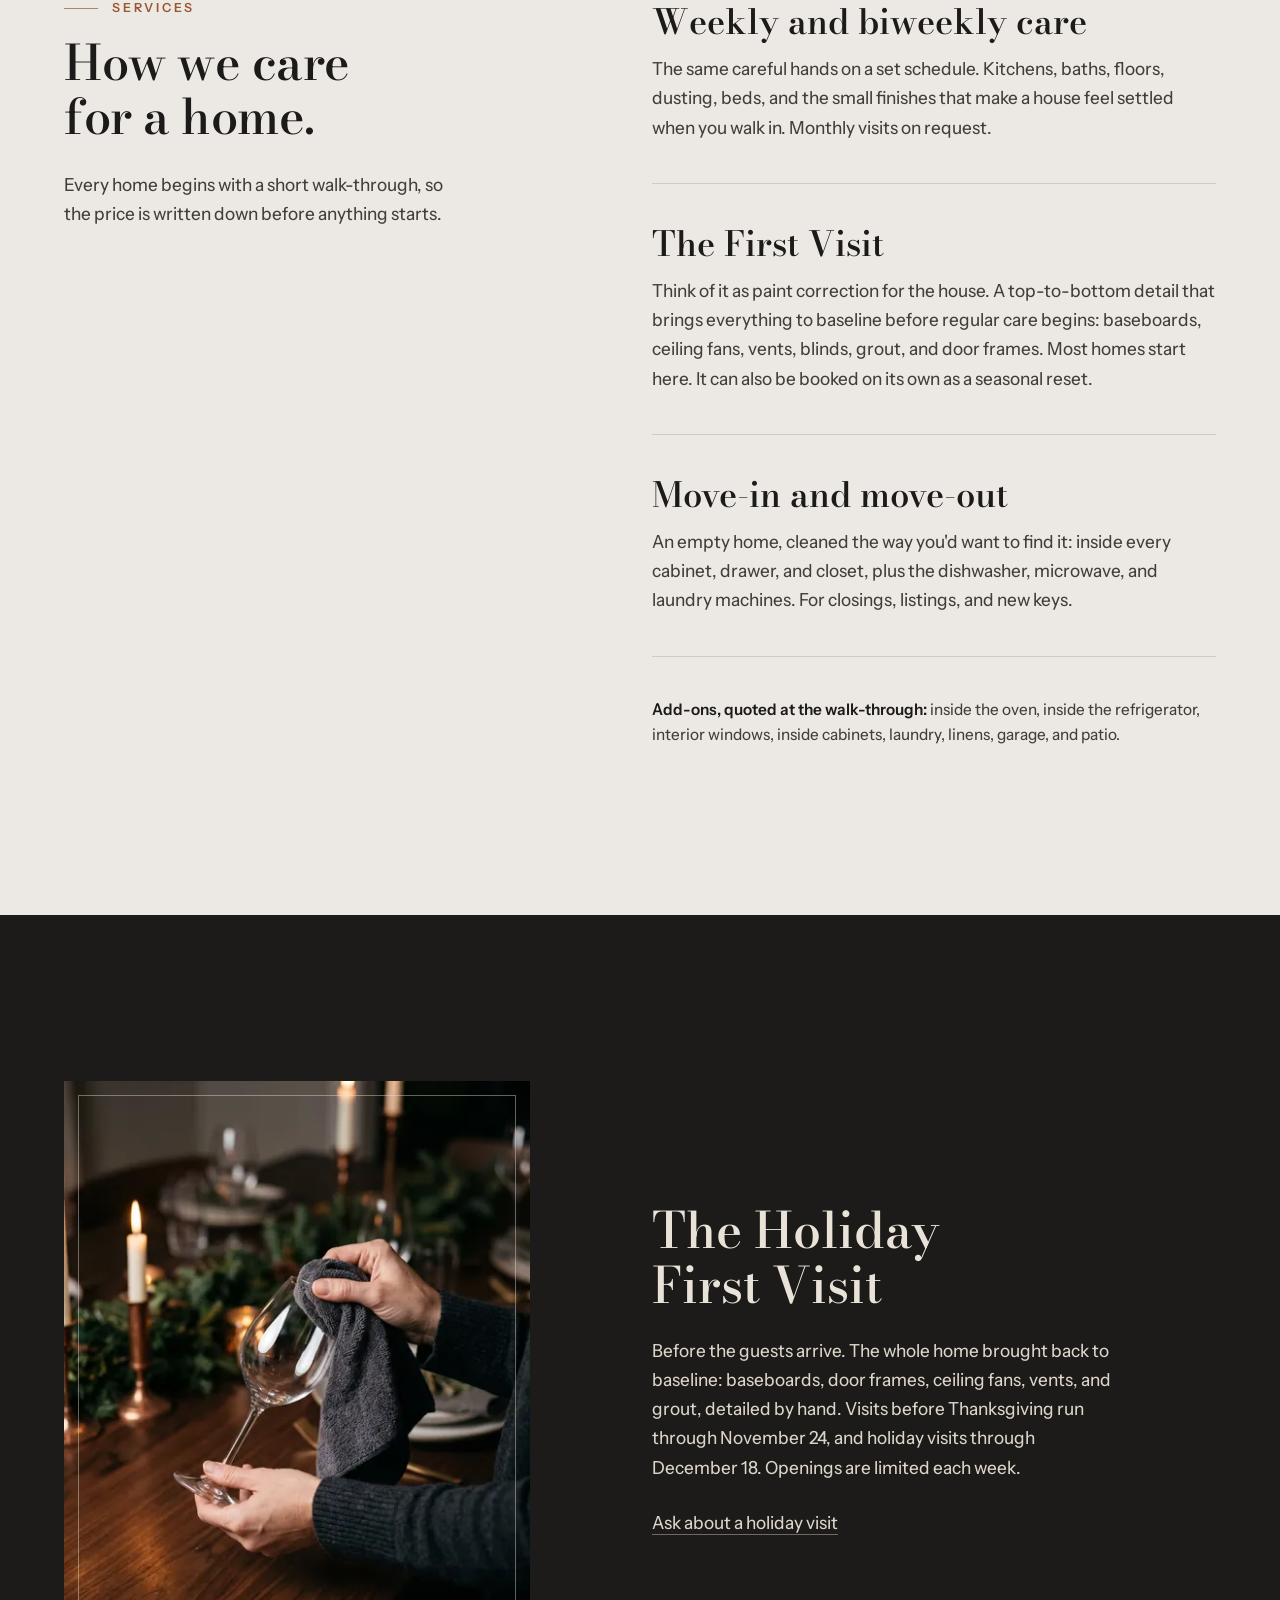
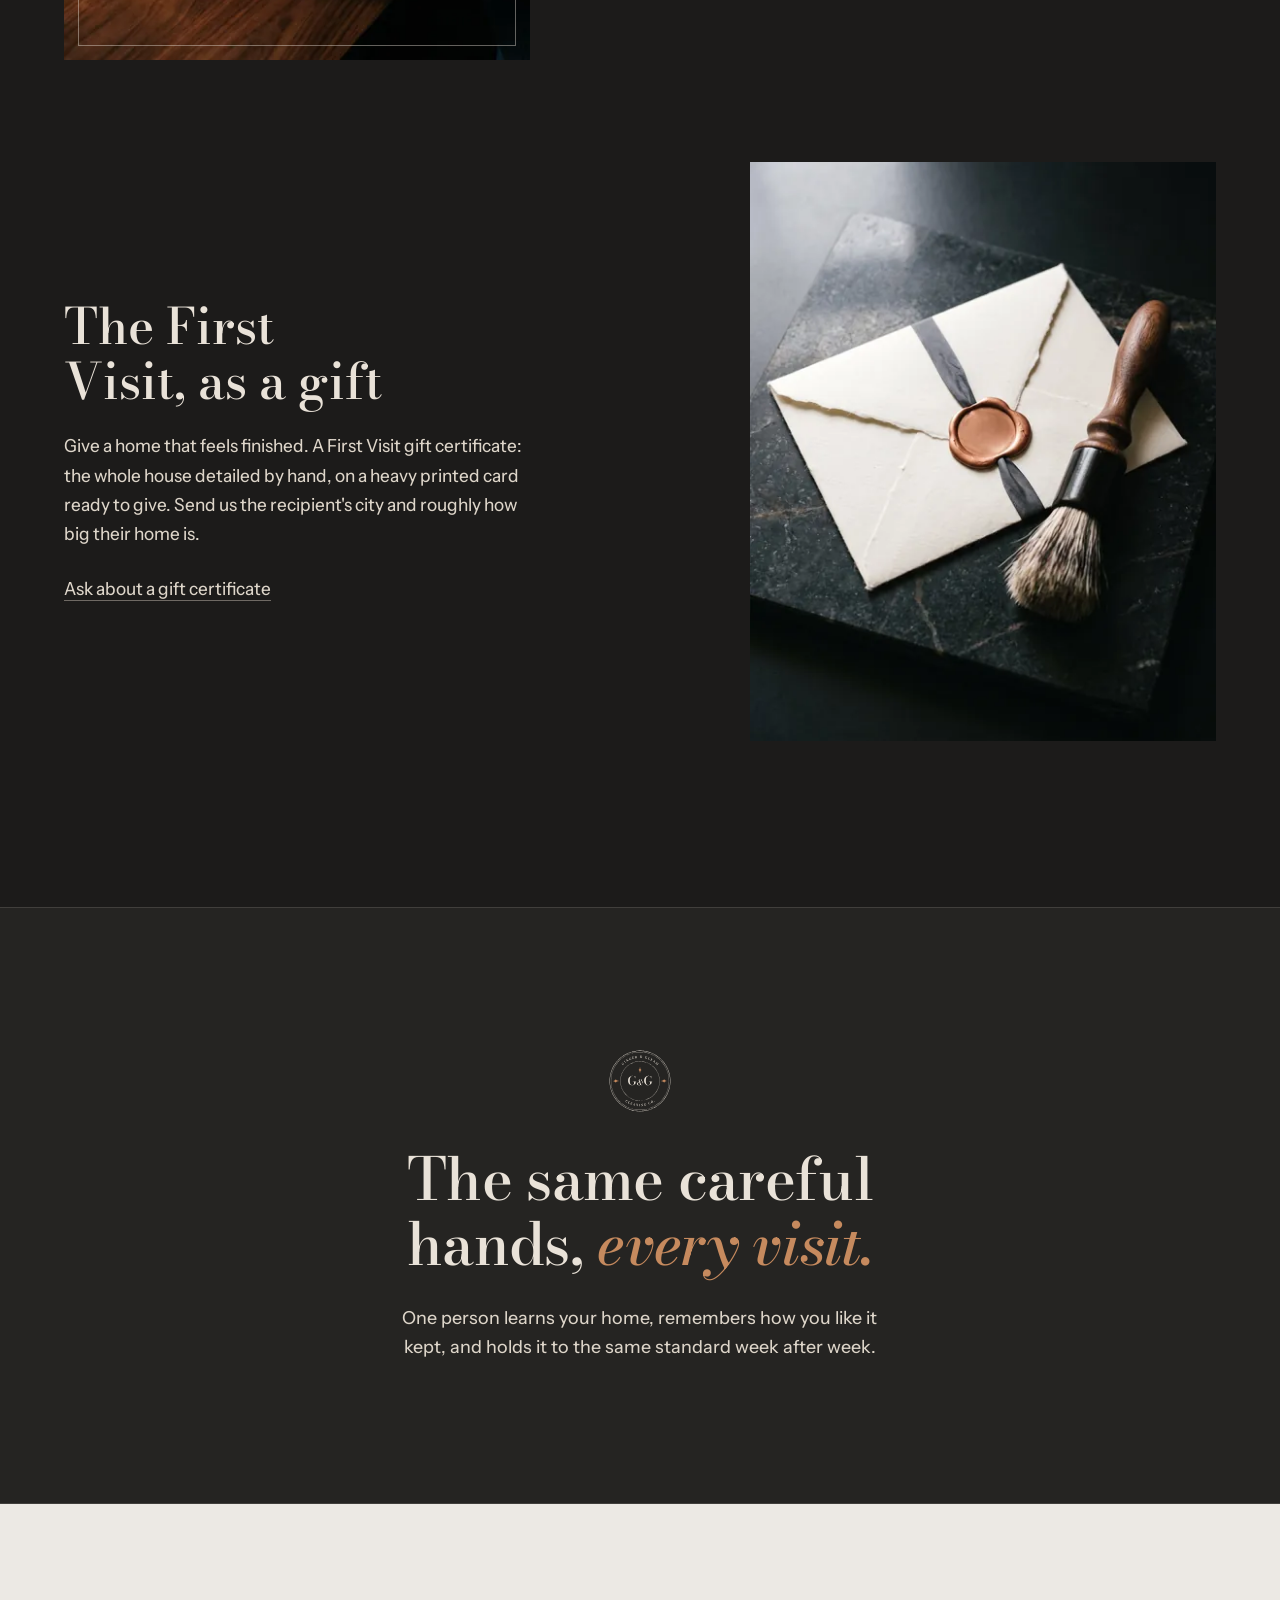
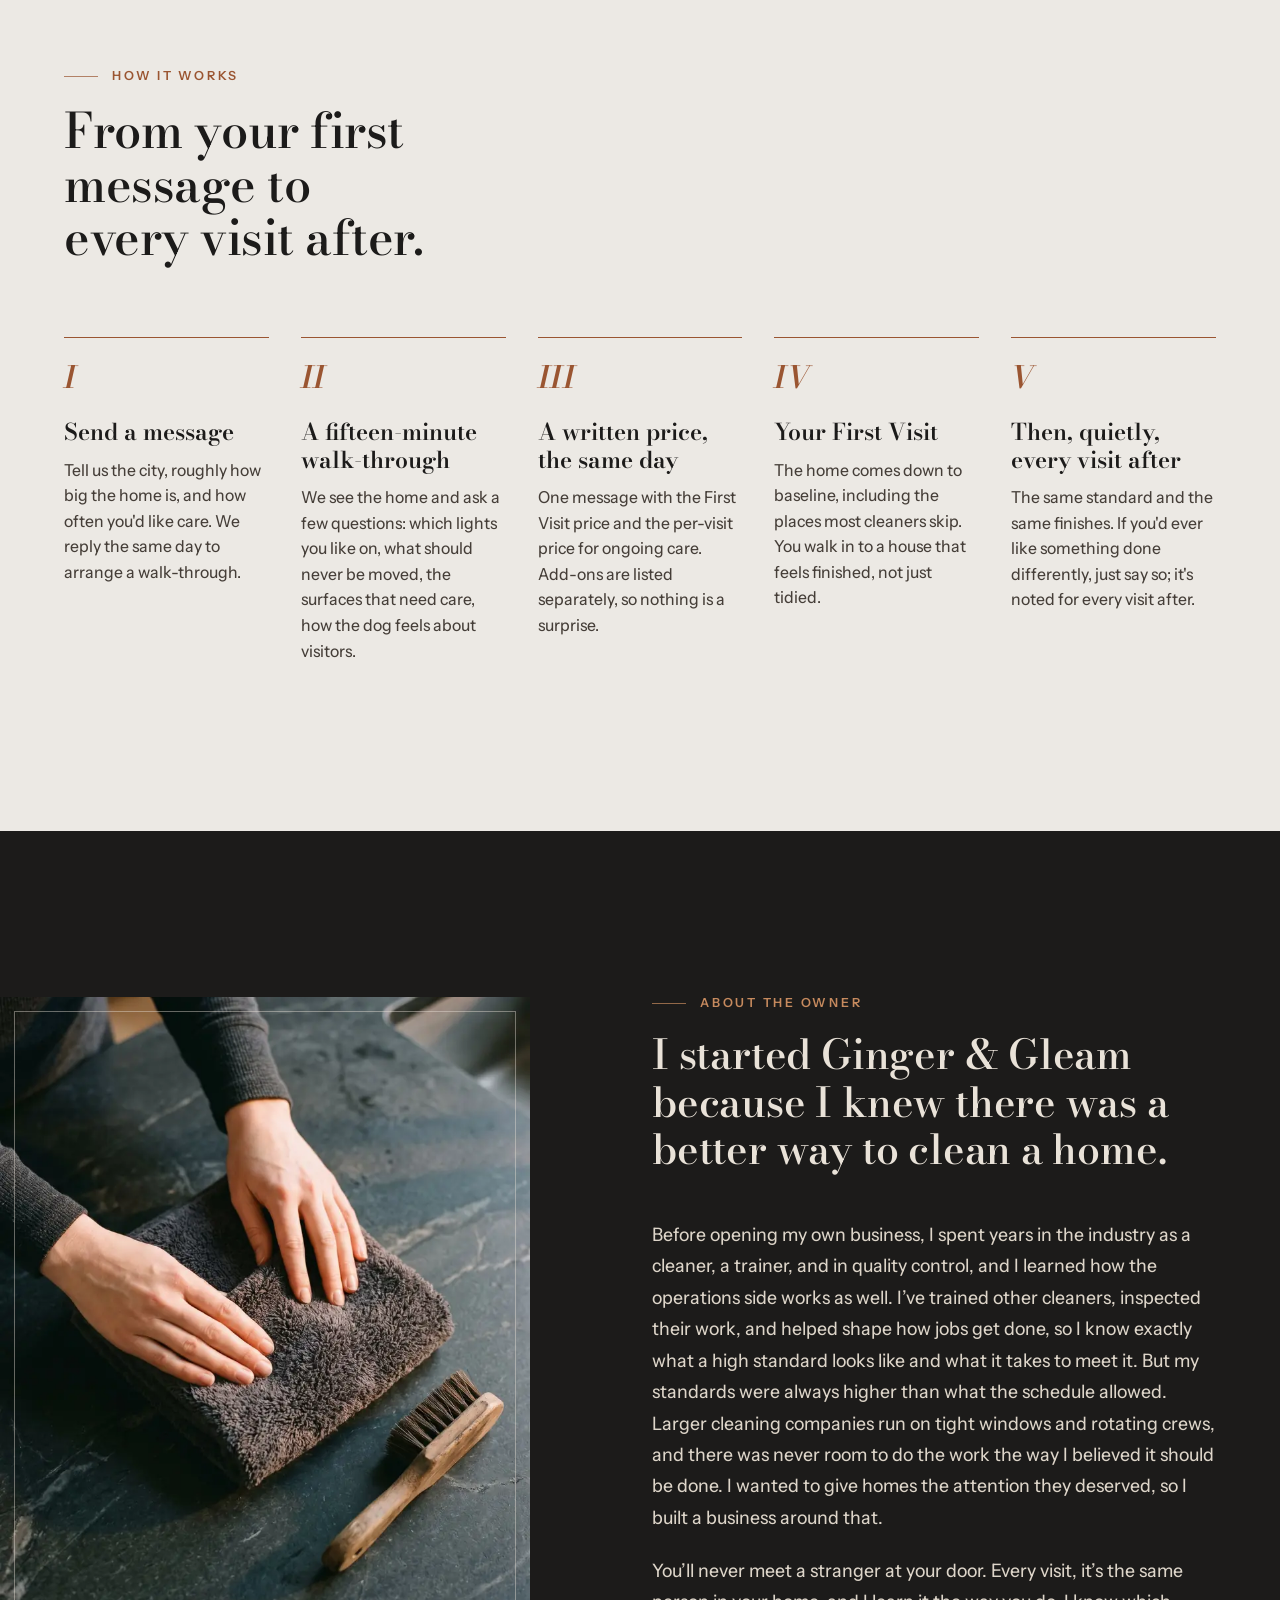
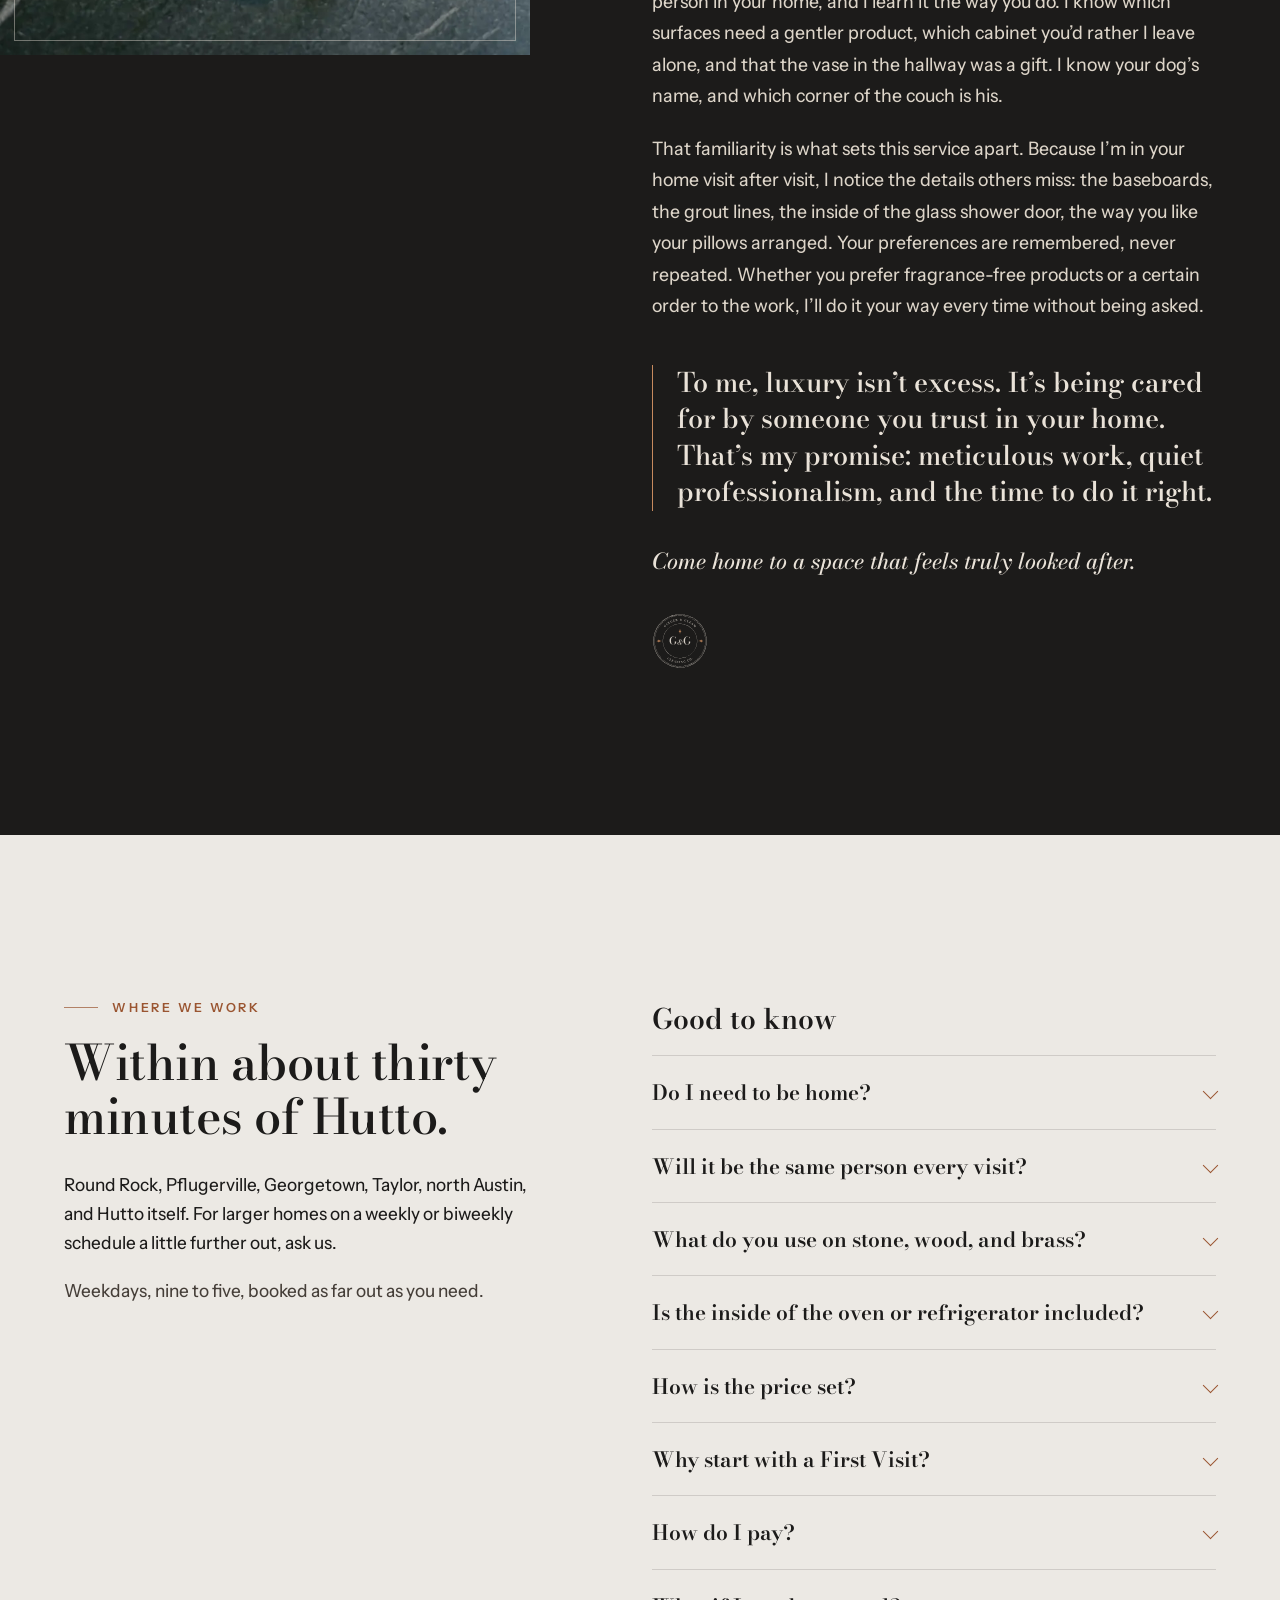
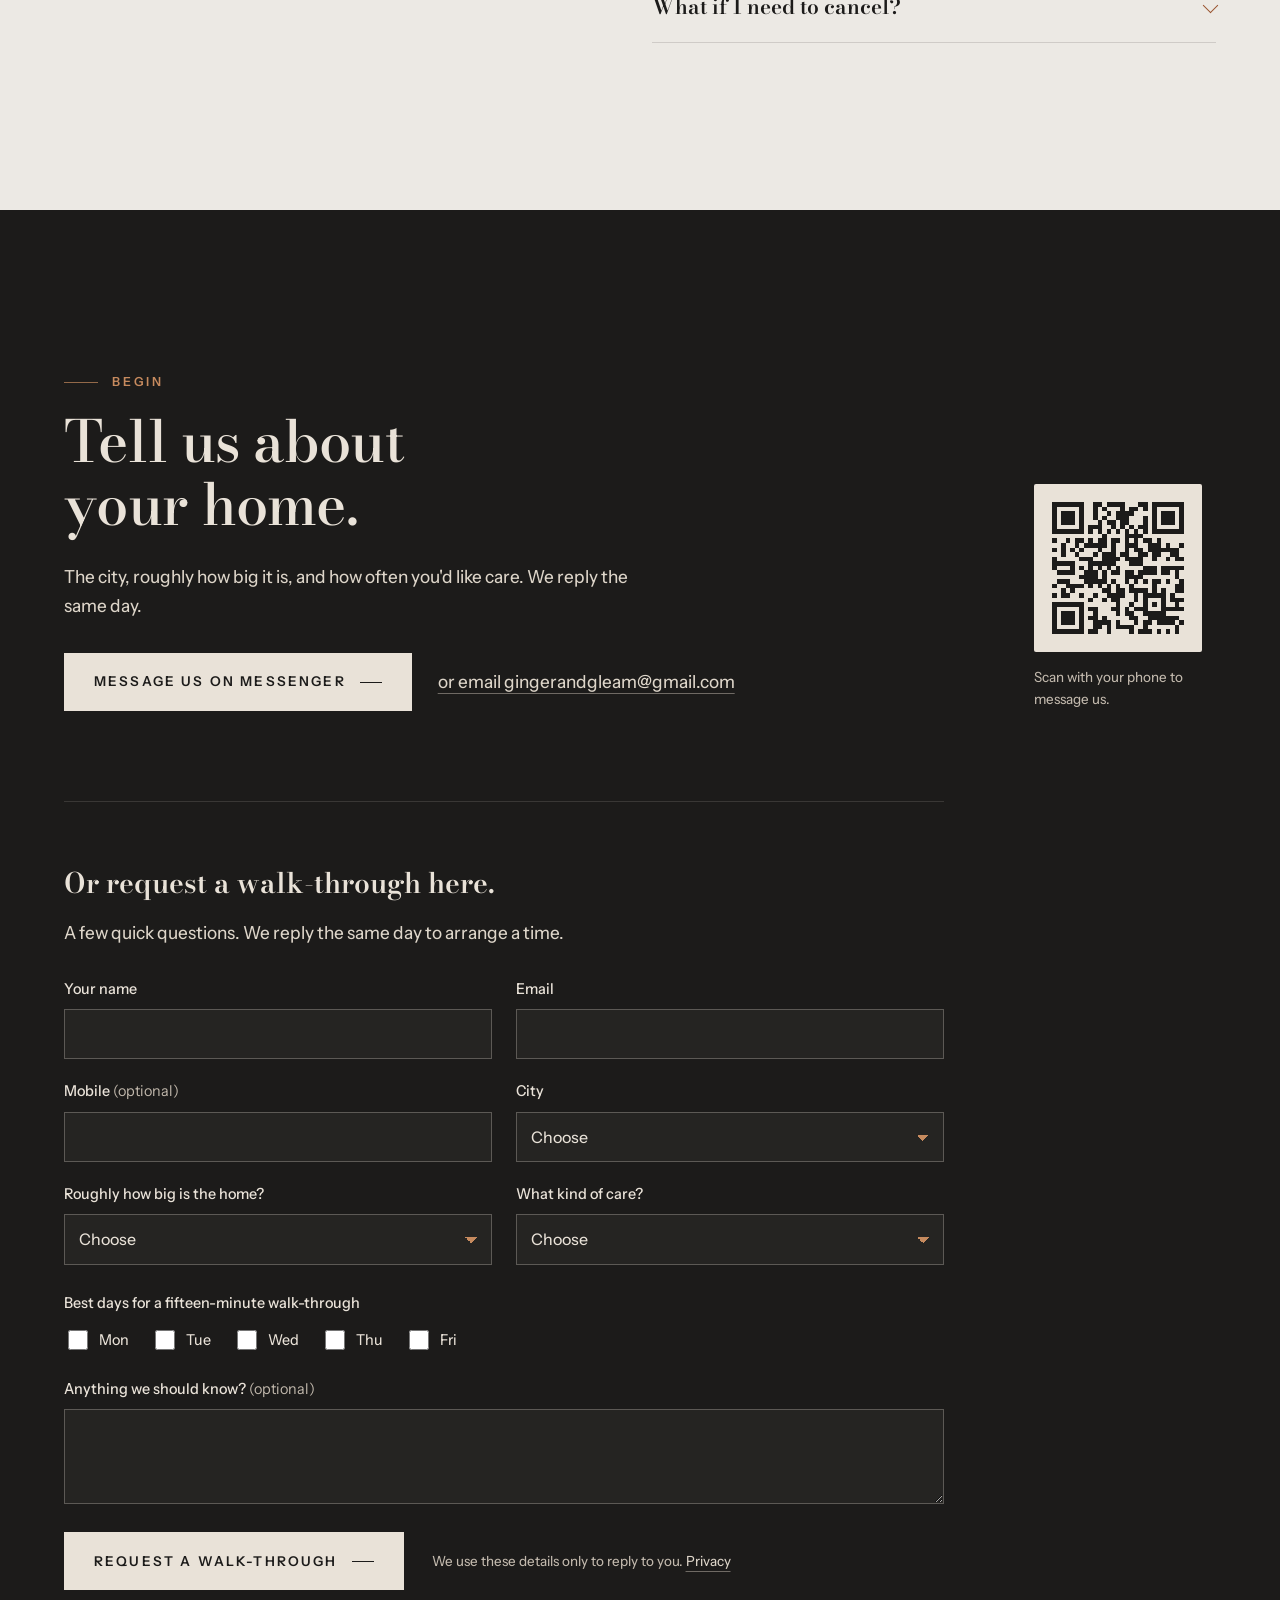
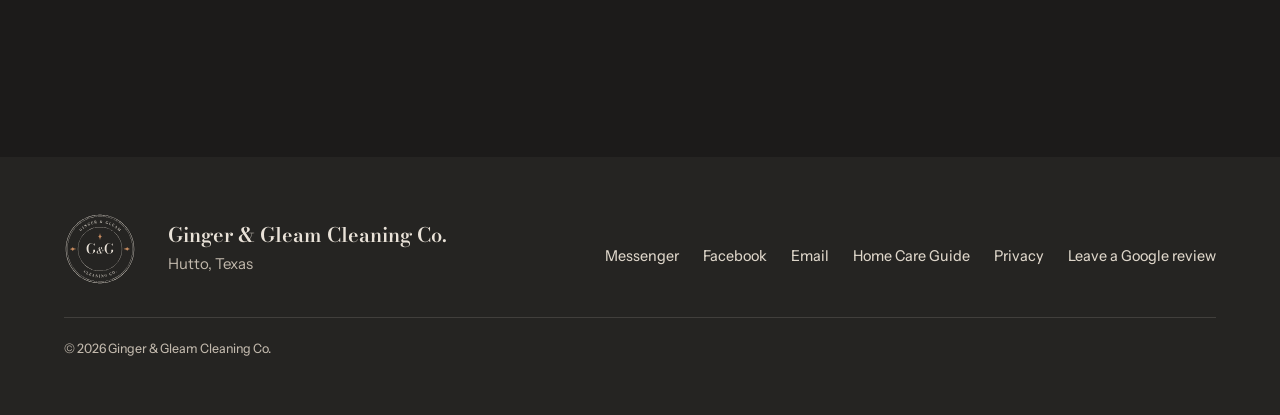
==== commit aa28df04: "Redesign type for readability: sturdier Bodoni cuts, clearer labels, refined luxury details - Headin" ====
--- a/index.html
+++ b/index.html
@@ -20,7 +20,8 @@
 <meta property="og:image:height" content="630">
 <meta property="og:image:alt" content="Your home, detailed by hand. A detailing brush at the base of a copper faucet.">
 <meta name="twitter:card" content="summary_large_image">
-<link rel="preload" href="assets/fonts/BodoniModa.woff2" as="font" type="font/woff2" crossorigin>
+<link rel="preload" href="assets/fonts/BodoniModaDisplay.woff2" as="font" type="font/woff2" crossorigin>
+<link rel="preload" href="assets/fonts/BodoniModaText.woff2" as="font" type="font/woff2" crossorigin>
 <link rel="preload" href="assets/fonts/InstrumentSans.woff2" as="font" type="font/woff2" crossorigin>
 <link rel="stylesheet" href="assets/site.css">
 <script>document.documentElement.classList.add('js')</script>
@@ -74,7 +75,7 @@
       <a href="#how">How it works</a>
       <a href="#about">About</a>
       <a href="#questions">Questions</a>
-      <a class="head-cta" href="https://m.me/61587592953067?ref=website" target="_blank" rel="noopener">Message us</a>
+      <a class="head-cta" href="#request" aria-label="Request a walk-through"><span class="wide-only">Request a </span>walk-through</a>
     </nav>
   </div>
 </header>
@@ -94,10 +95,13 @@
       <h1 id="hero-title" class="hero-title"><span>Your home,</span> <span>detailed</span> <span>by hand.</span></h1>
       <p class="hero-sub">Weekly and biweekly home care, a First Visit that brings the whole house back to baseline, and move-in and move-out cleans. Within about thirty minutes of Hutto.</p>
       <div class="hero-actions">
-        <a class="button" href="https://m.me/61587592953067?ref=website" target="_blank" rel="noopener">Message us on Messenger</a>
-        <a class="quiet-link" href="mailto:gingerandgleam@gmail.com">or email gingerandgleam@gmail.com</a>
+        <a class="button" href="https://m.me/61587592953067?ref=website" target="_blank" rel="noopener">Message us</a>
+        <a class="button button-line" href="#request">Request a walk-through</a>
       </div>
       <p class="hero-note">A fifteen-minute walk-through, and your quote in writing the same day.</p>
+      <ul class="hero-places" aria-label="Where we work">
+        <li>Hutto</li><li>Round Rock</li><li>Pflugerville</li><li>Georgetown</li><li>North Austin</li>
+      </ul>
     </div>
   </div>
 </section>
@@ -105,10 +109,11 @@
 <section class="idea paper" aria-labelledby="idea-title">
   <div class="frame idea-grid">
     <div class="idea-copy">
+      <p class="label">The standard</p>
       <h2 id="idea-title" class="statement">You already know what a proper detail looks like.</h2>
       <p class="measure">Every panel, every edge, nothing rushed. The car in your garage gets a careful hand; the house around it deserves the same. We bring a detailer's standard indoors and work through the home room by room, by hand, with the right product for every surface.</p>
     </div>
-    <figure class="idea-photo">
+    <figure class="idea-photo matted">
       <img src="assets/img/fob-800.webp"
            srcset="assets/img/fob-480.webp 480w, assets/img/fob-800.webp 800w, assets/img/fob-1200.webp 1200w"
            sizes="(min-width: 900px) 30vw, 80vw" width="1600" height="1986" loading="lazy"
@@ -119,13 +124,14 @@
 
 <section class="inspect" aria-labelledby="inspect-title" data-inspect>
   <div class="frame inspect-grid">
-    <figure class="inspect-photo">
+    <figure class="inspect-photo matted">
       <img src="assets/img/inspect-800.webp"
            srcset="assets/img/inspect-480.webp 480w, assets/img/inspect-800.webp 800w, assets/img/inspect-1200.webp 1200w, assets/img/inspect-1600.webp 1600w"
            sizes="(min-width: 900px) 38vw, 100vw" width="1600" height="1986" loading="lazy"
            alt="A woman's gloved hand holding an inspection light, its beam raking across a white marble countertop.">
     </figure>
     <div class="inspect-copy">
+      <p class="label">Under the light</p>
       <h2 id="inspect-title" class="section-title">The places most cleaners skip are where we start.</h2>
       <p class="measure soft">Detailers check their work under a raking light, because it shows everything a quick wipe leaves behind. We hold every visit to that standard.</p>
       <ul class="surfaces" data-surfaces>
@@ -145,6 +151,7 @@
 <section class="services paper" id="services" aria-labelledby="services-title">
   <div class="frame services-grid">
     <div class="services-head">
+      <p class="label">Services</p>
       <h2 id="services-title" class="section-title">How we care for a home.</h2>
       <p class="soft">Every home begins with a short walk-through, so the price is written down before anything starts.</p>
     </div>
@@ -170,7 +177,7 @@
   <h2 id="season-title" class="visually-hidden">Seasonal</h2>
   <div class="frame season-grid">
     <article class="season-item" data-from="2026-10-01" data-until="2026-12-18">
-      <figure>
+      <figure class="matted">
         <img src="assets/img/holiday-800.webp"
              srcset="assets/img/holiday-480.webp 480w, assets/img/holiday-800.webp 800w, assets/img/holiday-1200.webp 1200w"
              sizes="(min-width: 900px) 34vw, 100vw" width="1600" height="1986" loading="lazy"
@@ -211,8 +218,17 @@
   </div>
 </section>
 
+<section class="promise" aria-label="Our promise">
+  <div class="frame">
+    <img src="assets/seal-on-dark.svg" alt="" width="64" height="64" loading="lazy">
+    <p>The same careful hands, <em>every visit.</em></p>
+    <p class="promise-sub">One person learns your home, remembers how you like it kept, and holds it to the same standard week after week.</p>
+  </div>
+</section>
+
 <section class="how paper" id="how" aria-labelledby="how-title">
   <div class="frame">
+    <p class="label">How it works</p>
     <h2 id="how-title" class="section-title narrow-title">From your first message to every visit after.</h2>
     <ol class="steps">
       <li>
@@ -241,14 +257,14 @@
 
 <section class="owner" id="about" aria-labelledby="owner-title">
   <div class="frame owner-grid">
-    <figure class="owner-photo">
+    <figure class="owner-photo matted">
       <img src="assets/img/owner-800.webp"
            srcset="assets/img/owner-480.webp 480w, assets/img/owner-800.webp 800w, assets/img/owner-1200.webp 1200w, assets/img/owner-1600.webp 1600w"
            sizes="(min-width: 900px) 38vw, 100vw" width="1600" height="1986" loading="lazy"
            alt="A woman's hands smoothing a folded charcoal microfiber towel on a soapstone counter, a wooden detailing brush beside it.">
     </figure>
     <div class="owner-letter">
-      <h2 id="owner-title" class="small-title owner-title">About the owner</h2>
+      <h2 id="owner-title" class="label">About the owner</h2>
       <p class="owner-lede">I started Ginger &amp; Gleam because I knew there was a better way to clean a home.</p>
       <p>Before opening my own business, I spent years in the industry as a cleaner, a trainer, and in quality control, and I learned how the operations side works as well. I’ve trained other cleaners, inspected their work, and helped shape how jobs get done, so I know exactly what a high standard looks like and what it takes to meet it. But my standards were always higher than what the schedule allowed. Larger cleaning companies run on tight windows and rotating crews, and there was never room to do the work the way I believed it should be done. I wanted to give homes the attention they deserved, so I built a business around that.</p>
       <p>You’ll never meet a stranger at your door. Every visit, it’s the same person in your home, and I learn it the way you do. I know which surfaces need a gentler product, which cabinet you’d rather I leave alone, and that the vase in the hallway was a gift. I know your dog’s name, and which corner of the couch is his.</p>
@@ -263,6 +279,7 @@
 <section class="faq paper" id="questions" aria-labelledby="faq-title">
   <div class="frame faq-grid">
     <div class="area">
+      <p class="label">Where we work</p>
       <h2 class="section-title">Within about thirty minutes of Hutto.</h2>
       <p class="measure">Round Rock, Pflugerville, Georgetown, Taylor, north Austin, and Hutto itself. For larger homes on a weekly or biweekly schedule a little further out, ask us.</p>
       <p class="measure soft">Weekdays, nine to five, booked as far out as you need.</p>
@@ -308,6 +325,7 @@
 <section class="contact" id="contact" aria-labelledby="contact-title">
   <div class="frame contact-grid">
     <div>
+      <p class="label">Begin</p>
       <h2 id="contact-title" class="statement">Tell us about your home.</h2>
       <p class="measure soft">The city, roughly how big it is, and how often you'd like care. We reply the same day.</p>
       <div class="hero-actions">
@@ -379,6 +397,8 @@
       <a href="https://m.me/61587592953067?ref=website" target="_blank" rel="noopener">Messenger</a>
       <a href="https://www.facebook.com/people/Ginger-Gleam/61587592953067" target="_blank" rel="noopener">Facebook</a>
       <a href="mailto:gingerandgleam@gmail.com">Email</a>
+      <a href="guide/">Home Care Guide</a>
+      <a href="privacy/">Privacy</a>
       <a href="https://g.page/r/CXGmc1KCXVTtEBM/review" target="_blank" rel="noopener">Leave a Google review</a>
     </p>
     <p class="foot-fine">© <span data-year>2026</span> Ginger &amp; Gleam Cleaning Co.</p>
--- a/assets/site.css
+++ b/assets/site.css
@@ -2,8 +2,12 @@
    Dark soapstone grounds with plaster reading rooms; copper only where light lands.
    One signature: the inspection light over the list of surfaces. */
 
-@font-face{font-family:"Bodoni Moda";src:url("fonts/BodoniModa.woff2") format("woff2");font-weight:400 900;font-style:normal;font-display:swap}
-@font-face{font-family:"Bodoni Moda";src:url("fonts/BodoniModa-Italic.woff2") format("woff2");font-weight:400 900;font-style:italic;font-display:swap}
+/* Bodoni Moda, pinned to its sturdier optical sizes: the hairlines of the fashion cut were too thin to read at a glance.
+   "Text" (opsz 12) carries every heading; "Display" (opsz 22) is only for the hero line. */
+@font-face{font-family:"Bodoni Moda Text";src:url("fonts/BodoniModaText.woff2") format("woff2");font-weight:400 900;font-style:normal;font-display:swap}
+@font-face{font-family:"Bodoni Moda Text";src:url("fonts/BodoniModaText-Italic.woff2") format("woff2");font-weight:400 900;font-style:italic;font-display:swap}
+@font-face{font-family:"Bodoni Moda Display";src:url("fonts/BodoniModaDisplay.woff2") format("woff2");font-weight:400 900;font-style:normal;font-display:swap}
+@font-face{font-family:"Bodoni Moda Display";src:url("fonts/BodoniModaDisplay-Italic.woff2") format("woff2");font-weight:400 900;font-style:italic;font-display:swap}
 @font-face{font-family:"Instrument Sans";src:url("fonts/InstrumentSans.woff2") format("woff2");font-weight:400 700;font-stretch:75% 100%;font-style:normal;font-display:swap}
 
 :root{
@@ -13,12 +17,14 @@
   --plaster:#ECE9E4;
   --copper:#C68A5E;
   --copper-deep:#9A5531;
+  --mist:#DDD5C9;
   --smoke:#C2B9AD;
-  --stone:#4A433D;
+  --stone:#453E38;
   --rule-dark:rgba(233,226,216,.14);
   --rule-light:rgba(28,27,26,.14);
 
-  --serif:"Bodoni Moda",Didot,"Bodoni 72",Georgia,serif;
+  --serif:"Bodoni Moda Text","Bodoni 72",Didot,Georgia,serif;
+  --display:"Bodoni Moda Display","Bodoni Moda Text","Bodoni 72",Didot,Georgia,serif;
   --sans:"Instrument Sans",-apple-system,BlinkMacSystemFont,"Helvetica Neue",Arial,sans-serif;
 
   --gutter:clamp(20px,5vw,64px);
@@ -31,11 +37,11 @@
 html{-webkit-text-size-adjust:100%;scroll-padding-top:80px}
 @media (prefers-reduced-motion:no-preference){html{scroll-behavior:smooth}}
 html,body{overflow-x:clip}
-body{margin:0;background:var(--soapstone);color:var(--bone);font:450 17px/1.65 var(--sans);font-stretch:96%;-webkit-font-smoothing:antialiased;-moz-osx-font-smoothing:grayscale;text-rendering:optimizeLegibility}
+body{margin:0;background:var(--soapstone);color:var(--bone);font:450 18px/1.62 var(--sans);font-stretch:96%;-webkit-font-smoothing:antialiased;-moz-osx-font-smoothing:grayscale;text-rendering:optimizeLegibility}
 img{display:block;max-width:100%;height:auto}
 figure{margin:0}
 a{color:inherit}
-h1,h2,h3{font-family:var(--serif);font-weight:500;margin:0;text-wrap:balance}
+h1,h2,h3{font-family:var(--serif);font-weight:540;margin:0;text-wrap:balance}
 p{margin:0}
 p+p{margin-top:1em}
 ::selection{background:var(--copper);color:var(--soapstone)}
@@ -46,15 +52,20 @@
 .skip:focus{top:12px}
 
 .frame{width:100%;max-width:1320px;margin-inline:auto;padding-inline:max(var(--gutter),env(safe-area-inset-left)) max(var(--gutter),env(safe-area-inset-right))}
-.measure{max-width:34em}
-.soft{color:var(--smoke)}
+.measure{max-width:33em}
+.soft{color:var(--mist)}
 .paper{background:var(--plaster);color:var(--soapstone)}
 .paper .soft{color:var(--stone)}
 
 /* Type scale: perfect fourth from 17px. */
-.statement{font-size:clamp(34px,4.6vw,64px);line-height:1.08;letter-spacing:-.005em;max-width:15ch}
-.section-title{font-size:clamp(32px,3.9vw,54px);line-height:1.1;max-width:17ch}
+.statement{font-size:clamp(34px,4.5vw,62px);line-height:1.08;letter-spacing:-.012em;max-width:16ch}
+.section-title{font-size:clamp(32px,3.8vw,52px);line-height:1.1;letter-spacing:-.01em;max-width:18ch}
 .small-title{font-size:clamp(24px,2.2vw,30px);line-height:1.2;font-weight:600}
+
+/* Wayfinding label: tells a skimming reader where they are. */
+.label{display:flex;align-items:center;gap:14px;margin:0 0 22px;font:600 12.5px/1 var(--sans);letter-spacing:.22em;text-transform:uppercase;color:var(--copper)}
+.label::before{content:"";width:34px;height:1px;background:currentColor;opacity:.7}
+.paper .label{color:var(--copper-deep)}
 .statement+p,.section-title+p{margin-top:28px}
 
 /* Header */
@@ -63,18 +74,27 @@
 .head-row{display:flex;align-items:center;justify-content:space-between;gap:24px;height:72px}
 .brand{display:flex;align-items:center;gap:12px;text-decoration:none}
 .brand img{width:40px;height:40px}
-.brand span{font:600 21px/1 var(--serif);letter-spacing:.01em;white-space:nowrap}
-.head-nav{display:flex;align-items:center;gap:32px;font-size:15px}
-.head-nav a{text-decoration:none;color:var(--smoke);transition:color .2s}
+.brand span{font:600 22px/1 var(--serif);letter-spacing:.012em;white-space:nowrap}
+.head-nav{display:flex;align-items:center;gap:34px;font:600 12.5px/1 var(--sans);letter-spacing:.16em;text-transform:uppercase}
+.head-nav a{text-decoration:none;color:var(--mist);padding:12px 0;transition:color .2s}
 .head-nav a:hover{color:var(--bone)}
-.head-nav .head-cta{color:var(--bone);border-bottom:1px solid var(--copper);padding-bottom:3px}
-.head-nav .head-cta:hover{color:var(--copper)}
-@media (max-width:820px){.head-nav a:not(.head-cta){display:none}.brand span{font-size:19px}}
+.head-nav .head-cta{color:var(--bone);border:1px solid var(--copper);padding:13px 18px;transition:background-color .25s var(--ease),color .25s var(--ease)}
+.head-nav .head-cta:hover{background:var(--copper);color:var(--soapstone)}
+@media (max-width:820px){.head-nav a:not(.head-cta){display:none}.brand{gap:10px}.brand img{width:34px;height:34px}.brand span{font-size:18px}.head-row{gap:12px}.head-nav .head-cta{padding:11px 12px;font-size:11.5px;letter-spacing:.13em;white-space:nowrap}.head-cta .wide-only{display:none}}
 
 /* Buttons and quiet links */
-.button{display:inline-flex;align-items:center;min-height:52px;padding:0 28px;background:var(--bone);color:var(--soapstone);text-decoration:none;font-weight:500;font-size:16px;letter-spacing:.005em;border-radius:0;transition:background-color .25s var(--ease),color .25s var(--ease)}
-.button:hover{background:var(--copper);color:var(--soapstone)}
-.quiet-link{color:var(--smoke);text-decoration:underline;text-decoration-color:rgba(194,185,173,.5);text-underline-offset:5px;text-decoration-thickness:1px;transition:color .2s,text-decoration-color .2s}
+.button{position:relative;overflow:hidden;display:inline-flex;align-items:center;gap:14px;min-height:58px;padding:0 30px;background:var(--bone);color:var(--soapstone);text-decoration:none;font:600 13.5px/1 var(--sans);letter-spacing:.16em;text-transform:uppercase;border-radius:0;transition:background-color .35s var(--ease)}
+.button::after{content:"";width:22px;height:1px;background:currentColor;transition:width .35s var(--ease)}
+/* Hover is the brand's verb: a light rakes across. */
+.button::before{content:"";position:absolute;inset:0;background:linear-gradient(100deg,transparent 30%,rgba(255,249,241,.85) 48%,rgba(240,194,156,.55) 54%,transparent 70%);translate:-110% 0;transition:translate .7s var(--ease);pointer-events:none}
+.button:hover{background:#F3EDE4}
+.button:hover::before{translate:110% 0}
+.button:hover::after{width:34px}
+.button:active{background:var(--copper)}
+.button-line{background:transparent;color:var(--bone);box-shadow:inset 0 0 0 1px rgba(233,226,216,.5)}
+.button-line:hover{background:rgba(233,226,216,.08)}
+.button-line::before{background:linear-gradient(100deg,transparent 30%,rgba(240,194,156,.28) 50%,transparent 70%)}
+.quiet-link{color:var(--mist);text-decoration:underline;text-decoration-color:rgba(194,185,173,.5);text-underline-offset:5px;text-decoration-thickness:1px;transition:color .2s,text-decoration-color .2s}
 .quiet-link:hover{color:var(--bone);text-decoration-color:var(--copper)}
 .paper .quiet-link{color:var(--stone)}
 
@@ -85,13 +105,16 @@
 .hero-photo img{width:100%;height:100%;object-fit:cover;object-position:58% 50%}
 .hero-photo::after{content:"";position:absolute;inset:0;background:linear-gradient(90deg,var(--soapstone) 0%,rgba(28,27,26,.55) 22%,rgba(28,27,26,0) 48%)}
 .hero-copy{grid-column:1/10;grid-row:1;position:relative;z-index:1;padding-top:48px}
-.hero-title{font-size:clamp(58px,10.4vw,152px);line-height:.94;letter-spacing:-.018em;font-weight:500}
+.hero-title{font-family:var(--display);font-size:clamp(56px,9.6vw,142px);line-height:.96;letter-spacing:-.022em;font-weight:500}
 .hero-title span{display:block;padding-bottom:.16em;margin-bottom:-.16em}
 .hero-title span:nth-child(2){padding-left:.62em}
 .hero-title span:nth-child(3){padding-left:1.24em;font-style:italic}
-.hero-sub{margin-top:clamp(28px,3vw,44px);max-width:31em;color:var(--smoke);font-size:18px}
+.hero-sub{margin-top:clamp(28px,3vw,44px);max-width:29em;color:var(--mist);font-size:clamp(18px,1.5vw,21px);line-height:1.55}
 .hero-actions{display:flex;flex-wrap:wrap;align-items:center;gap:14px 26px;margin-top:32px}
-.hero-note{margin-top:22px;font:italic 500 19px/1.4 var(--serif);color:var(--smoke)}
+.hero-note{margin-top:24px;font:italic 500 20px/1.4 var(--serif);color:var(--mist)}
+.hero-places{display:flex;flex-wrap:wrap;gap:8px 0;margin:clamp(36px,4vw,56px) 0 0;padding:18px 0 0;border-top:1px solid var(--rule-dark);list-style:none;font:600 12.5px/1.4 var(--sans);letter-spacing:.2em;text-transform:uppercase;color:var(--mist);max-width:none}
+.hero-places li{white-space:nowrap}
+.hero-places li:not(:last-child)::after{content:"";display:inline-block;width:5px;height:5px;margin:0 16px 2px;background:var(--copper);rotate:45deg}
 
 /* The single load moment: an inspection light rakes once across the headline. */
 @media (prefers-reduced-motion:no-preference){
@@ -108,15 +131,19 @@
   .hero-copy{margin-top:-84px;padding-top:0}
   .hero-title span:nth-child(2){padding-left:.4em}
   .hero-title span:nth-child(3){padding-left:.8em}
-  .hero-sub{font-size:17px}
+  .hero-sub{font-size:18px}
 }
+
+/* Photographs sit in a fine keyline, like a matted print. */
+.matted{position:relative}
+.matted::after{content:"";position:absolute;inset:14px;border:1px solid rgba(233,226,216,.42);pointer-events:none}
 
 /* Idea */
 .idea{padding-block:var(--section)}
 .idea-grid{display:grid;grid-template-columns:repeat(12,minmax(0,1fr));column-gap:24px;align-items:center}
 .idea-copy{grid-column:1/7}
 .idea-photo{grid-column:8/12}
-.idea-copy .measure{font-size:18px}
+.idea-copy .measure{font-size:clamp(18px,1.5vw,20px)}
 @media (max-width:899px){.idea-grid{display:block}.idea-photo{margin-top:56px;width:78%;margin-left:auto}}
 
 /* Under the light */
@@ -125,10 +152,10 @@
 .inspect-photo{grid-column:1/6;position:sticky;top:104px}
 .inspect-copy{grid-column:7/13}
 .surfaces{list-style:none;margin:56px 0 0;padding:0;position:relative}
-.surfaces li{position:relative;font:500 clamp(34px,4.4vw,62px)/1.18 var(--serif);letter-spacing:-.01em;padding:.06em 0 .06em .9em;color:var(--bone);transition:color .9s var(--ease)}
+.surfaces li{position:relative;font:540 clamp(32px,3.9vw,54px)/1.2 var(--serif);letter-spacing:-.008em;padding:.1em 0 .1em .95em;border-bottom:1px solid var(--rule-dark);color:var(--bone);transition:color .9s var(--ease)}
 .surfaces li::before{content:"";position:absolute;left:0;top:50%;width:.42em;height:.42em;translate:0 -50%;background:var(--copper);clip-path:polygon(50% 0,61% 39%,100% 50%,61% 61%,50% 100%,39% 61%,0 50%,39% 39%);opacity:1;transition:opacity .6s var(--ease),scale .6s var(--ease)}
 /* With script, surfaces wait in the dark until the light passes over them. */
-.lit .surfaces li{color:rgba(233,226,216,.24)}
+.lit .surfaces li{color:rgba(233,226,216,.34)}
 .lit .surfaces li::before{opacity:0;scale:.3}
 .lit .surfaces li.is-seen{color:var(--bone)}
 .lit .surfaces li.is-seen::before{opacity:1;scale:1}
@@ -144,10 +171,10 @@
 .services-head .soft{max-width:22em}
 .service-list{grid-column:7/13}
 .service{padding:0 0 40px;margin-bottom:40px;border-bottom:1px solid var(--rule-light)}
-.service h3{font-size:clamp(28px,2.8vw,38px);line-height:1.12;margin-bottom:14px}
+.service h3{font-size:clamp(28px,2.7vw,36px);line-height:1.14;margin-bottom:14px;font-weight:560}
 .service p{color:var(--stone);max-width:34em}
-.addons{font-size:15px;color:var(--stone);max-width:36em}
-.addons span{color:var(--soapstone)}
+.addons{font-size:16px;color:var(--stone);max-width:36em}
+.addons span{color:var(--soapstone);font-weight:600}
 @media (min-width:900px){.services-head{position:sticky;top:120px;align-self:start}}
 @media (max-width:899px){.services-grid{display:block}.service-list{margin-top:56px}}
 
@@ -160,7 +187,7 @@
 .season-item:nth-child(even) figure{grid-column:8/13;grid-row:1}
 .season-item:nth-child(even) .season-copy{grid-column:1/6;grid-row:1}
 .season-copy h3{font-size:clamp(32px,3.9vw,54px);line-height:1.1;margin-bottom:24px}
-.season-copy p{color:var(--smoke);max-width:30em;margin-bottom:26px}
+.season-copy p{color:var(--mist);max-width:30em;margin-bottom:26px}
 .season[hidden],.season-item[hidden]{display:none}
 @media (max-width:899px){.season-item{display:block}.season-item figure{margin:0 calc(-1 * var(--gutter)) 40px}}
 
@@ -168,10 +195,10 @@
 .how{padding-block:var(--section)}
 .narrow-title{max-width:14ch}
 .steps{list-style:none;margin:72px 0 0;padding:0;display:grid;grid-template-columns:repeat(5,minmax(0,1fr));gap:32px;counter-reset:step}
-.steps li{counter-increment:step;border-top:1px solid var(--rule-light);padding-top:24px}
-.steps li::before{content:counter(step);display:block;font:italic 500 44px/1 var(--serif);color:var(--copper-deep);margin-bottom:28px}
+.steps li{counter-increment:step;border-top:1px solid var(--copper-deep);padding-top:24px}
+.steps li::before{content:counter(step,upper-roman);display:block;font:italic 600 30px/1 var(--serif);letter-spacing:.02em;color:var(--copper-deep);margin-bottom:26px}
 .steps h3{font-size:23px;font-weight:600;line-height:1.2;margin-bottom:12px}
-.steps p{color:var(--stone);font-size:16px}
+.steps p{color:var(--stone);font-size:16.5px;line-height:1.55}
 @media (max-width:1080px){.steps{grid-template-columns:repeat(2,minmax(0,1fr));gap:40px 32px}}
 @media (max-width:640px){.steps{grid-template-columns:1fr;gap:36px}}
 
@@ -180,11 +207,11 @@
 .owner-grid{display:grid;grid-template-columns:repeat(12,minmax(0,1fr));column-gap:24px;align-items:start}
 .owner-photo{grid-column:1/6;position:sticky;top:104px;margin-left:var(--bleed)}
 .owner-letter{grid-column:7/13;max-width:36em}
-.owner-title{color:var(--copper);font-style:italic;margin-bottom:28px}
-.owner-letter p{color:var(--smoke);font-size:18px;line-height:1.7}
+.owner-title{margin-bottom:26px}
+.owner-letter p{color:var(--mist);font-size:18.5px;line-height:1.7}
 .owner-letter p+p{margin-top:1.15em}
-.owner-letter .owner-lede{font:500 clamp(30px,3.3vw,44px)/1.14 var(--serif);color:var(--bone);letter-spacing:-.005em;margin-bottom:1.1em;text-wrap:balance}
-.owner-letter .owner-promise{font:500 clamp(24px,2.2vw,30px)/1.32 var(--serif);color:var(--bone);margin-top:1.6em;padding-left:24px;border-left:1px solid var(--copper)}
+.owner-letter .owner-lede{font:540 clamp(30px,3.2vw,42px)/1.16 var(--serif);color:var(--bone);letter-spacing:-.005em;margin-bottom:1.1em;text-wrap:balance}
+.owner-letter .owner-promise{font:540 clamp(23px,2.1vw,28px)/1.36 var(--serif);color:var(--bone);margin-top:1.6em;padding-left:24px;border-left:1px solid var(--copper)}
 .owner-letter .owner-close{font:italic 500 22px/1.4 var(--serif);color:var(--bone);margin-top:1.6em}
 .owner-seal{width:56px;height:56px;margin-top:36px;opacity:.9}
 @media (max-width:899px){.owner-grid{display:flex;flex-direction:column-reverse}.owner-photo{position:relative;top:auto;margin:64px calc(-1 * var(--gutter)) 0}.owner-letter p{font-size:17px}}
@@ -197,9 +224,10 @@
 .small-title{margin-bottom:20px}
 details{border-top:1px solid var(--rule-light)}
 details:last-of-type{border-bottom:1px solid var(--rule-light)}
-summary{list-style:none;cursor:pointer;display:flex;justify-content:space-between;align-items:baseline;gap:24px;padding:22px 0;font:600 21px/1.35 var(--serif)}
+summary{list-style:none;cursor:pointer;display:flex;justify-content:space-between;align-items:baseline;gap:24px;padding:22px 0;font:600 21px/1.35 var(--serif);transition:color .2s}
+summary:hover{color:var(--copper-deep)}
 summary::-webkit-details-marker{display:none}
-summary::after{content:"";flex:none;width:11px;height:11px;border-right:1px solid var(--copper-deep);border-bottom:1px solid var(--copper-deep);rotate:45deg;translate:0 -3px;transition:rotate .3s var(--ease),translate .3s var(--ease)}
+summary::after{content:"";flex:none;width:11px;height:11px;border-right:1.5px solid var(--copper-deep);border-bottom:1.5px solid var(--copper-deep);rotate:45deg;translate:0 -3px;transition:rotate .3s var(--ease),translate .3s var(--ease)}
 details[open] summary::after{rotate:225deg;translate:0 3px}
 details p{color:var(--stone);padding:0 40px 24px 0;max-width:36em}
 @media (max-width:899px){.faq-grid{display:block}.questions{margin-top:72px}}
@@ -220,7 +248,7 @@
 .foot-name{font:600 20px/1.35 var(--serif);color:var(--bone)}
 .foot-name span{font:400 15px/1.6 var(--sans);color:var(--smoke)}
 .foot-links{display:flex;flex-wrap:wrap;gap:8px 24px;justify-content:flex-end}
-.foot-links a{text-decoration:none}
+.foot-links a{text-decoration:none;color:var(--mist);padding:6px 0}
 .foot-links a:hover{color:var(--copper)}
 .foot-fine{grid-column:1/-1;font-size:13px;color:var(--smoke);border-top:1px solid var(--rule-dark);padding-top:20px;margin-top:12px}
 @media (max-width:720px){.foot-row{grid-template-columns:auto 1fr}.foot-links{grid-column:1/-1;justify-content:flex-start}}
@@ -245,3 +273,15 @@
 .request .button{border:0;cursor:pointer;font-family:var(--sans)}
 .request-fine{font-size:14px;color:var(--smoke)}
 @media (max-width:640px){.request .fields{grid-template-columns:1fr}}
+
+/* The promise, set alone between two rooms of the page. */
+.promise{padding-block:clamp(88px,11vw,152px);text-align:center;border-block:1px solid var(--rule-dark);background:var(--graphite)}
+.promise img{width:64px;height:64px;margin:0 auto 34px}
+.promise p{font:540 clamp(32px,4.6vw,64px)/1.1 var(--serif);letter-spacing:-.012em;max-width:17ch;margin-inline:auto;text-wrap:balance}
+.promise em{color:var(--copper)}
+.promise .promise-sub{font:450 clamp(17px,1.4vw,19px)/1.6 var(--sans);letter-spacing:0;color:var(--mist);max-width:34em;margin-top:28px}
+
+.request .button{letter-spacing:.16em}
+@media (max-width:899px){.label{margin-bottom:18px}.matted::after{inset:10px}}
+@media (max-width:520px){.hero-actions .button{width:100%;justify-content:space-between}.hero-places{font-size:11.5px;letter-spacing:.16em}.hero-places li:not(:last-child)::after{margin:0 10px 2px}}
+@media (prefers-reduced-motion:reduce){.button::before{display:none}}
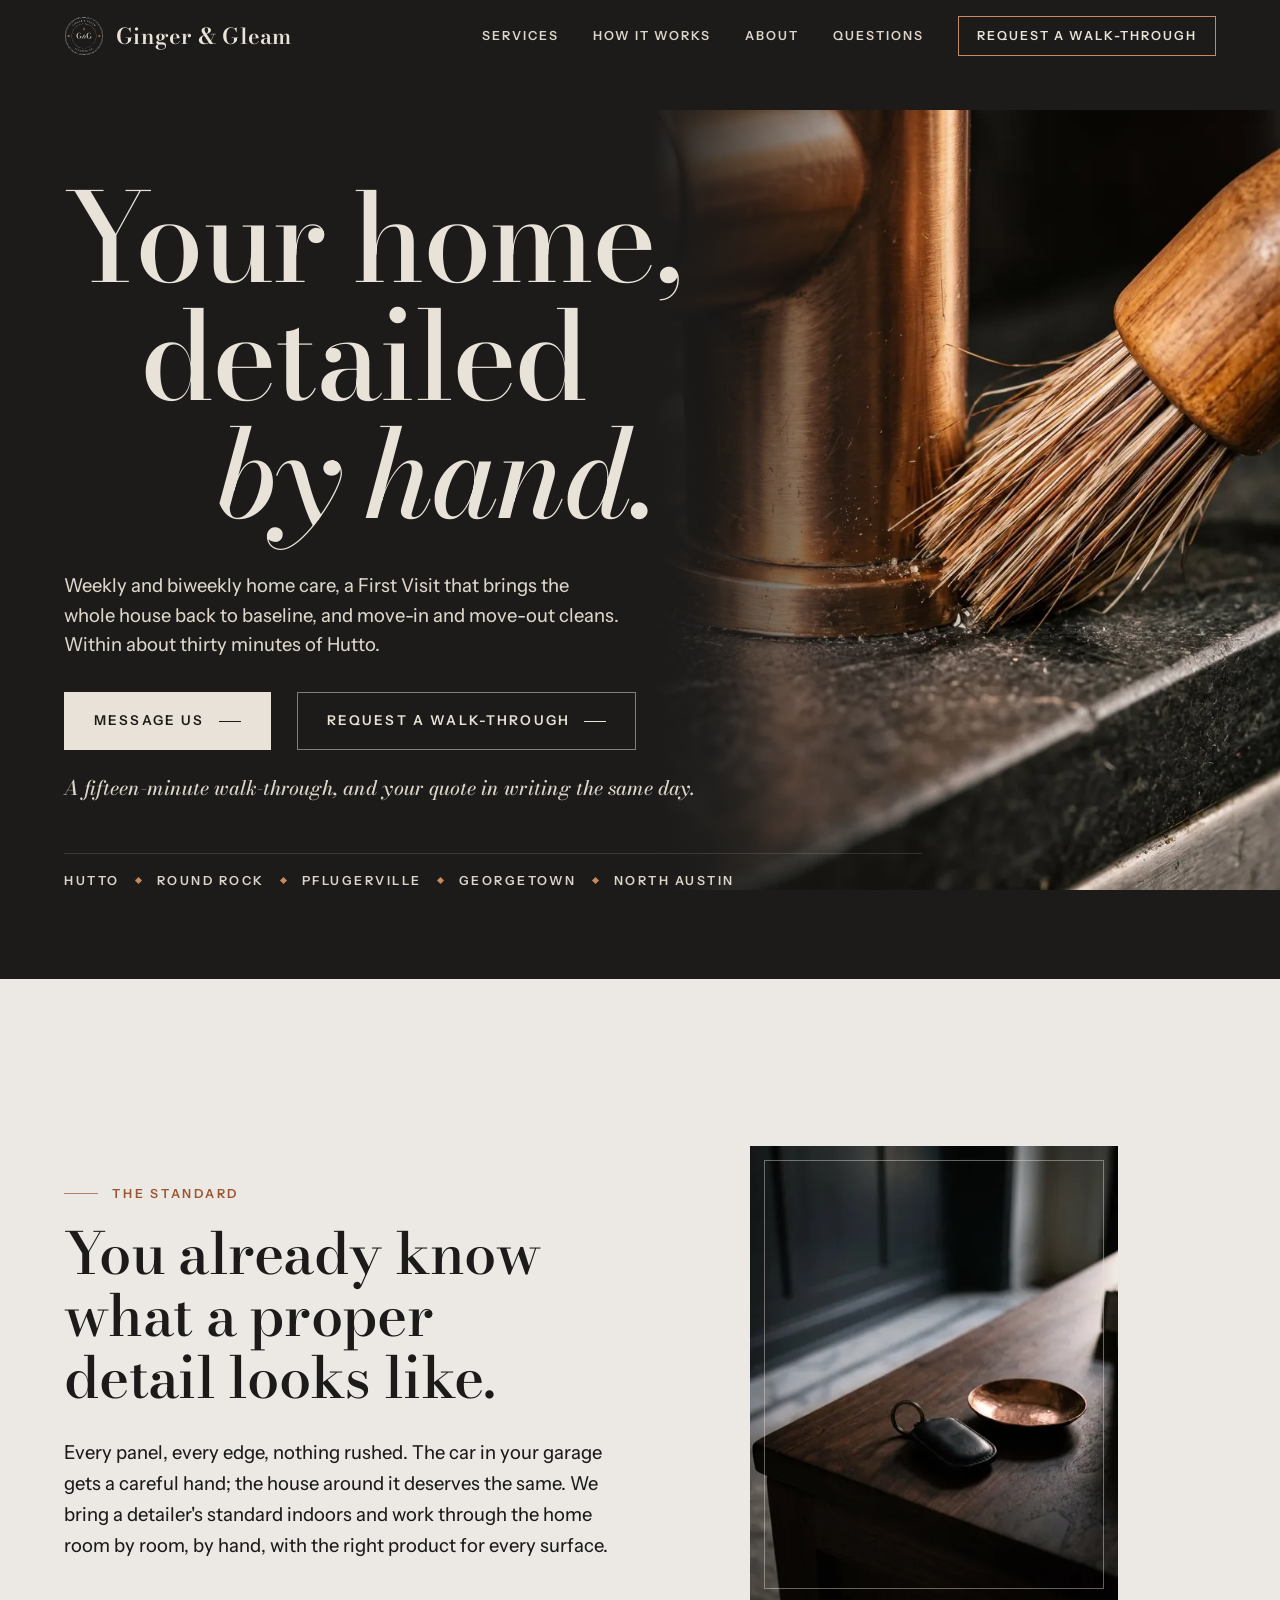
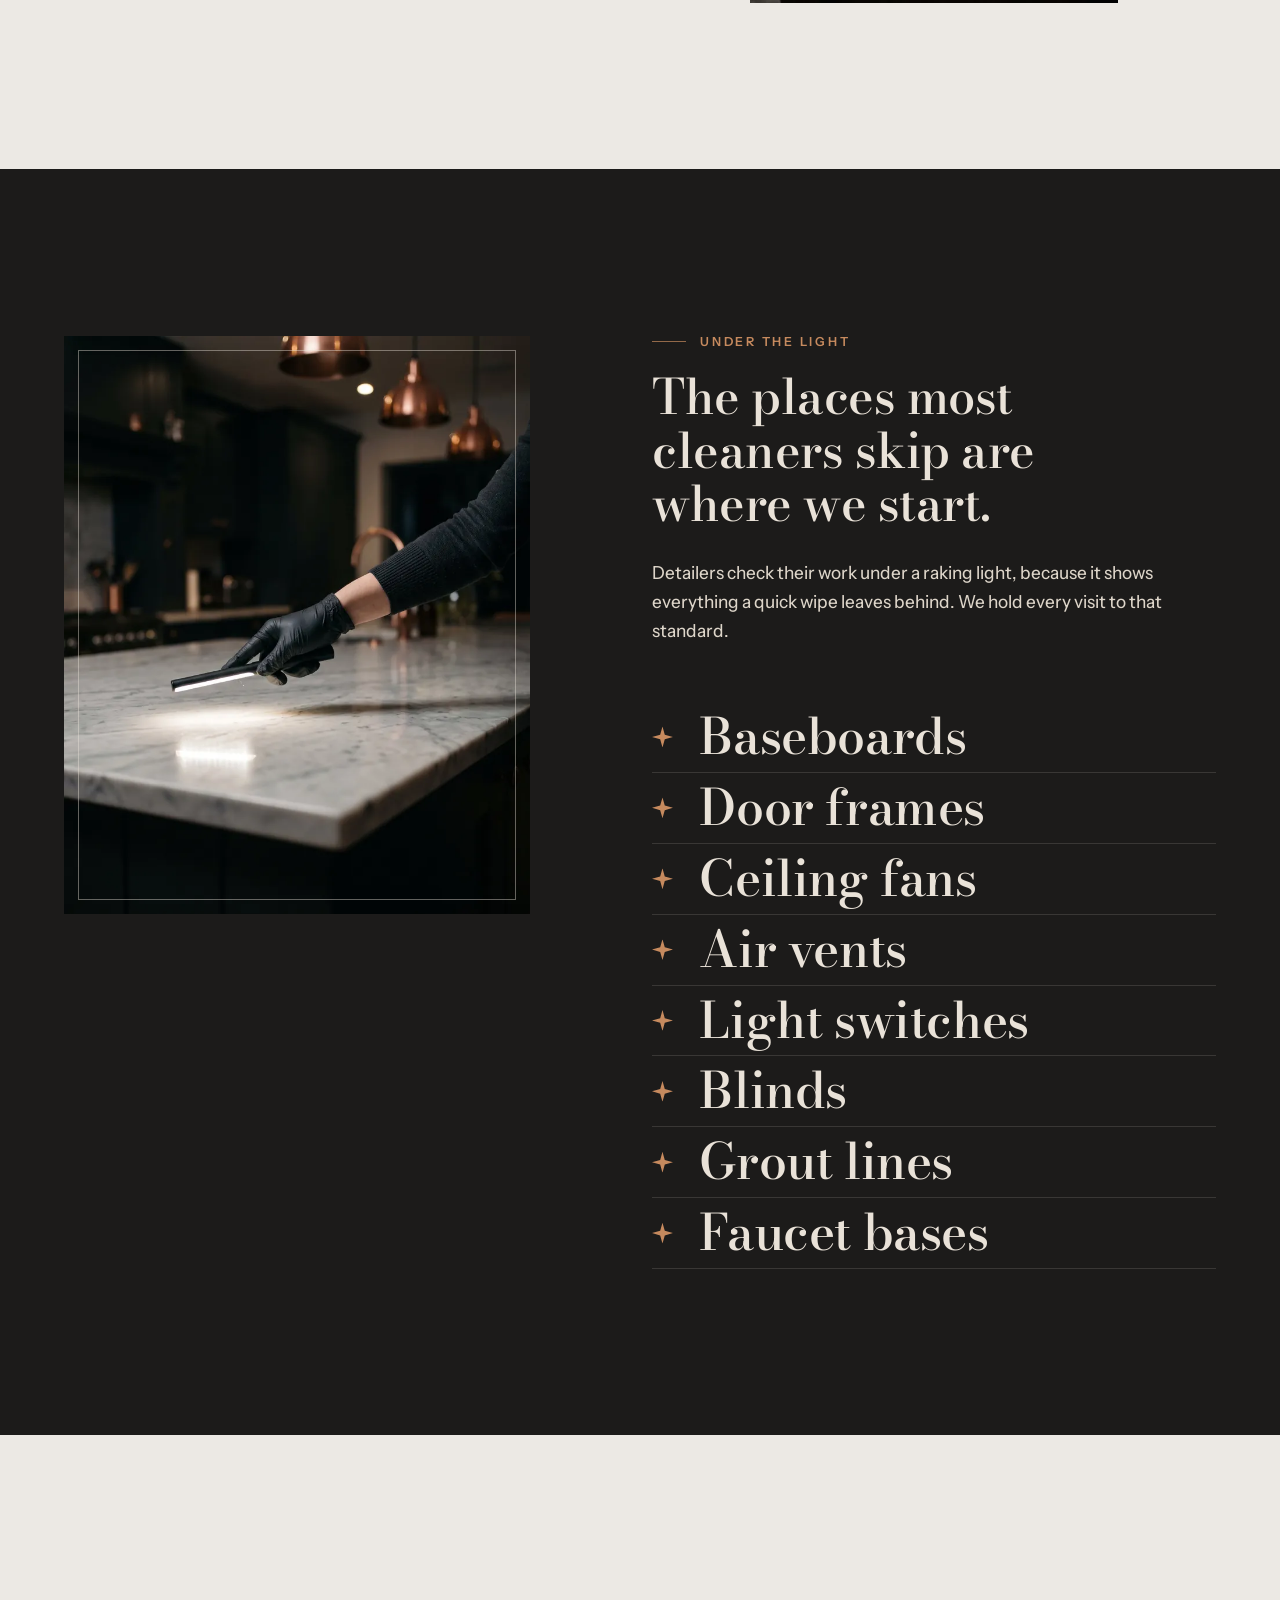
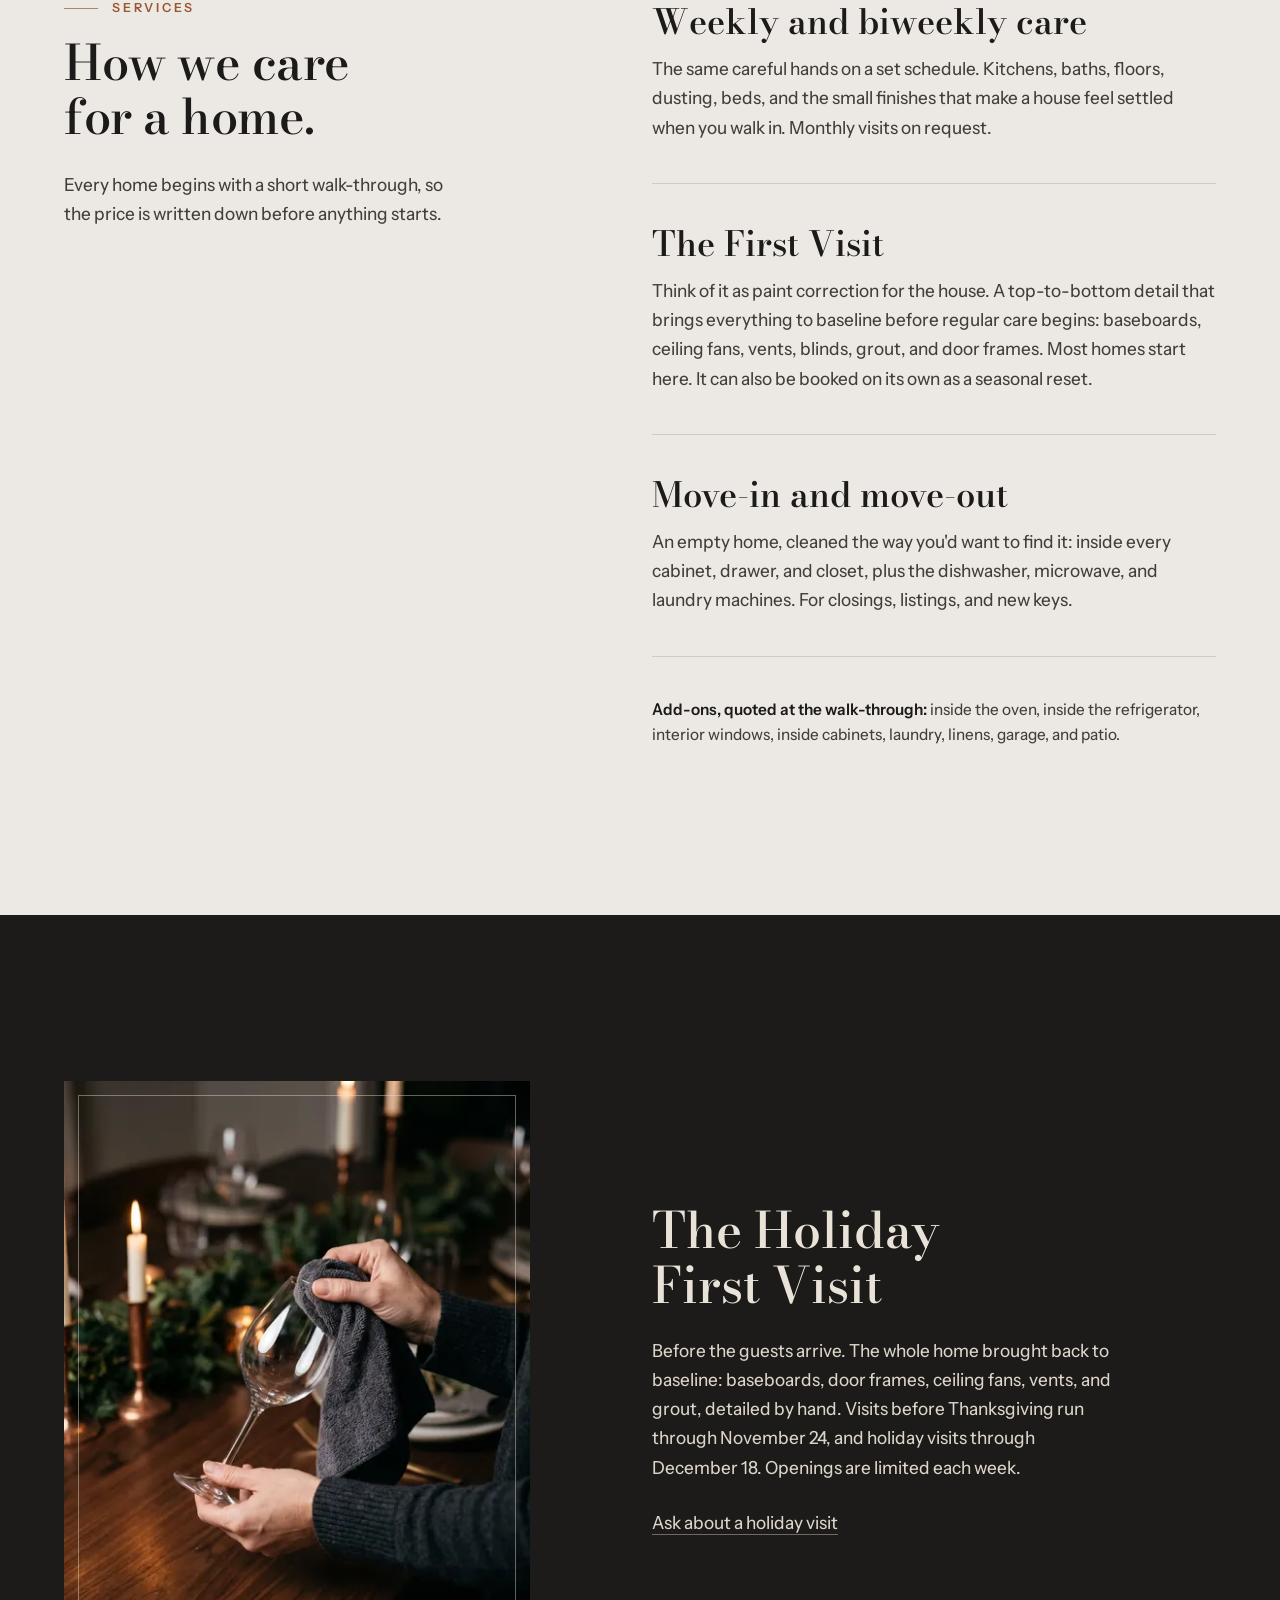
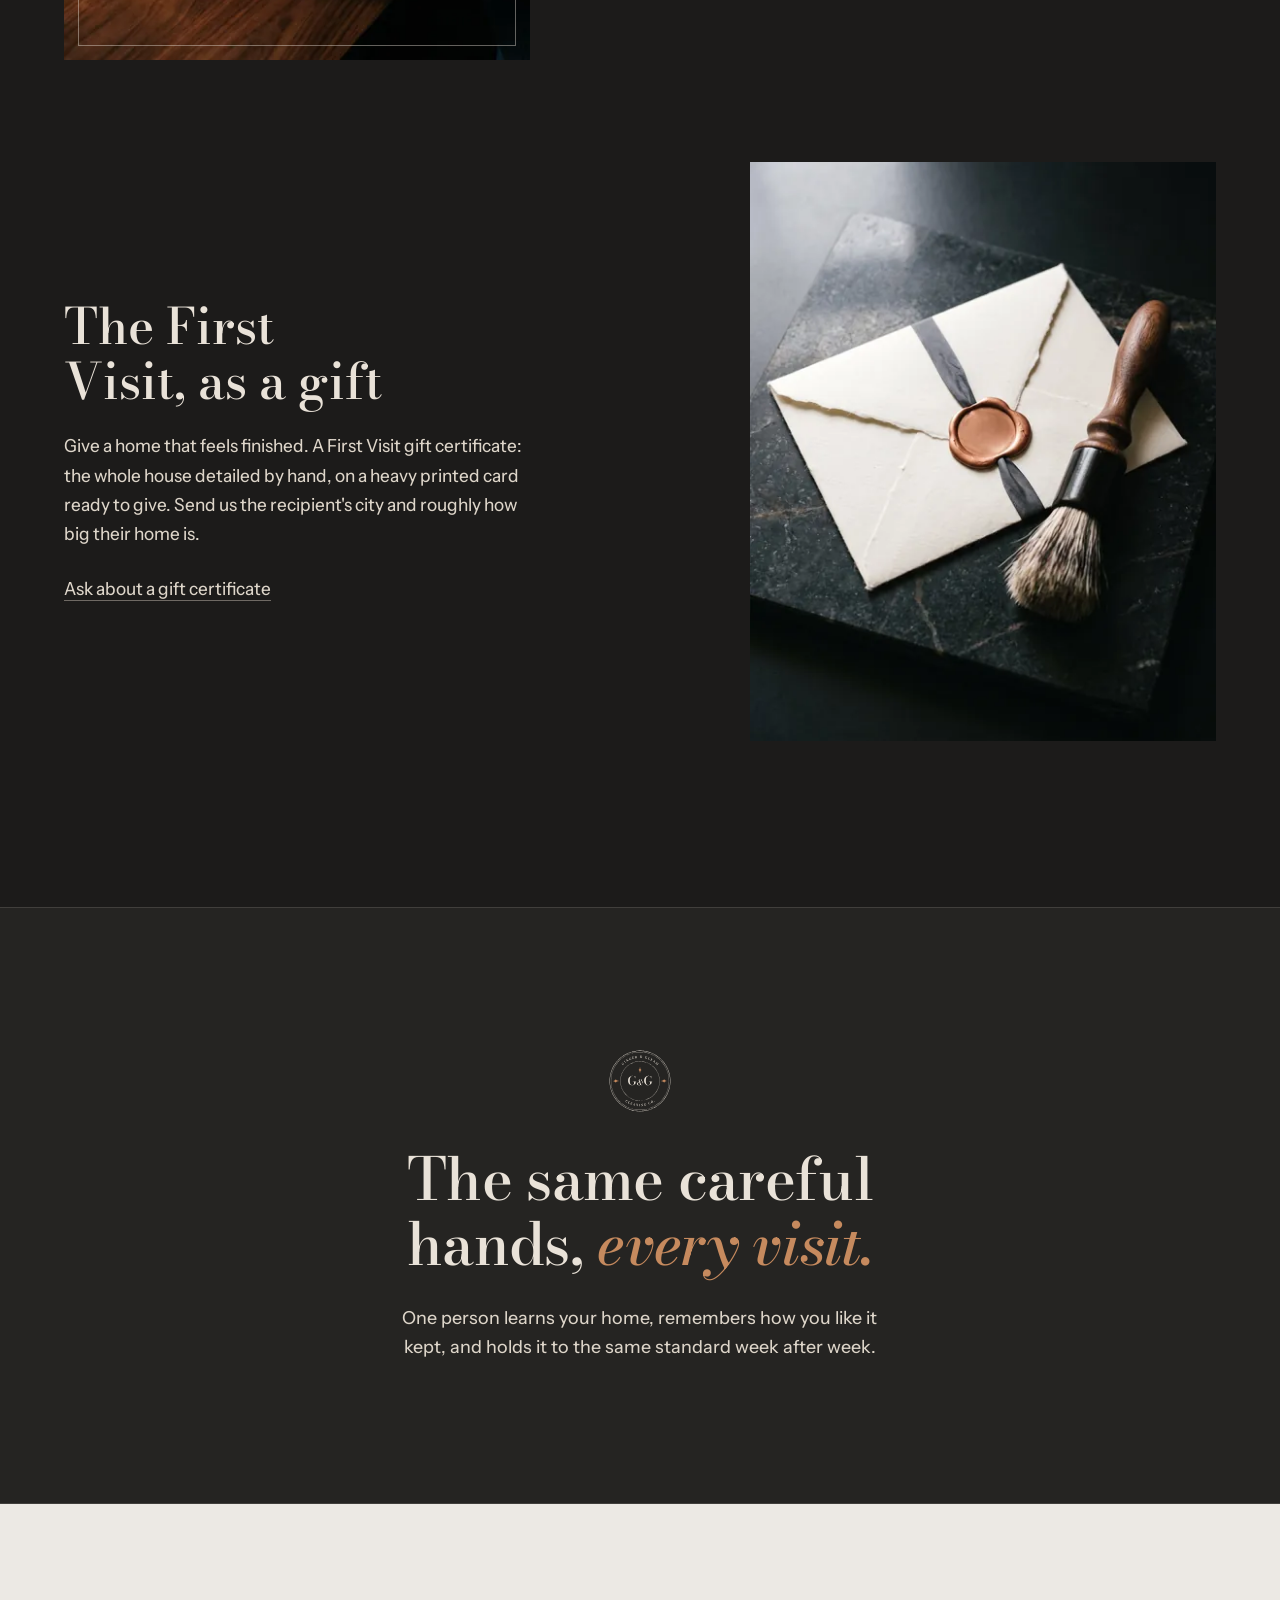
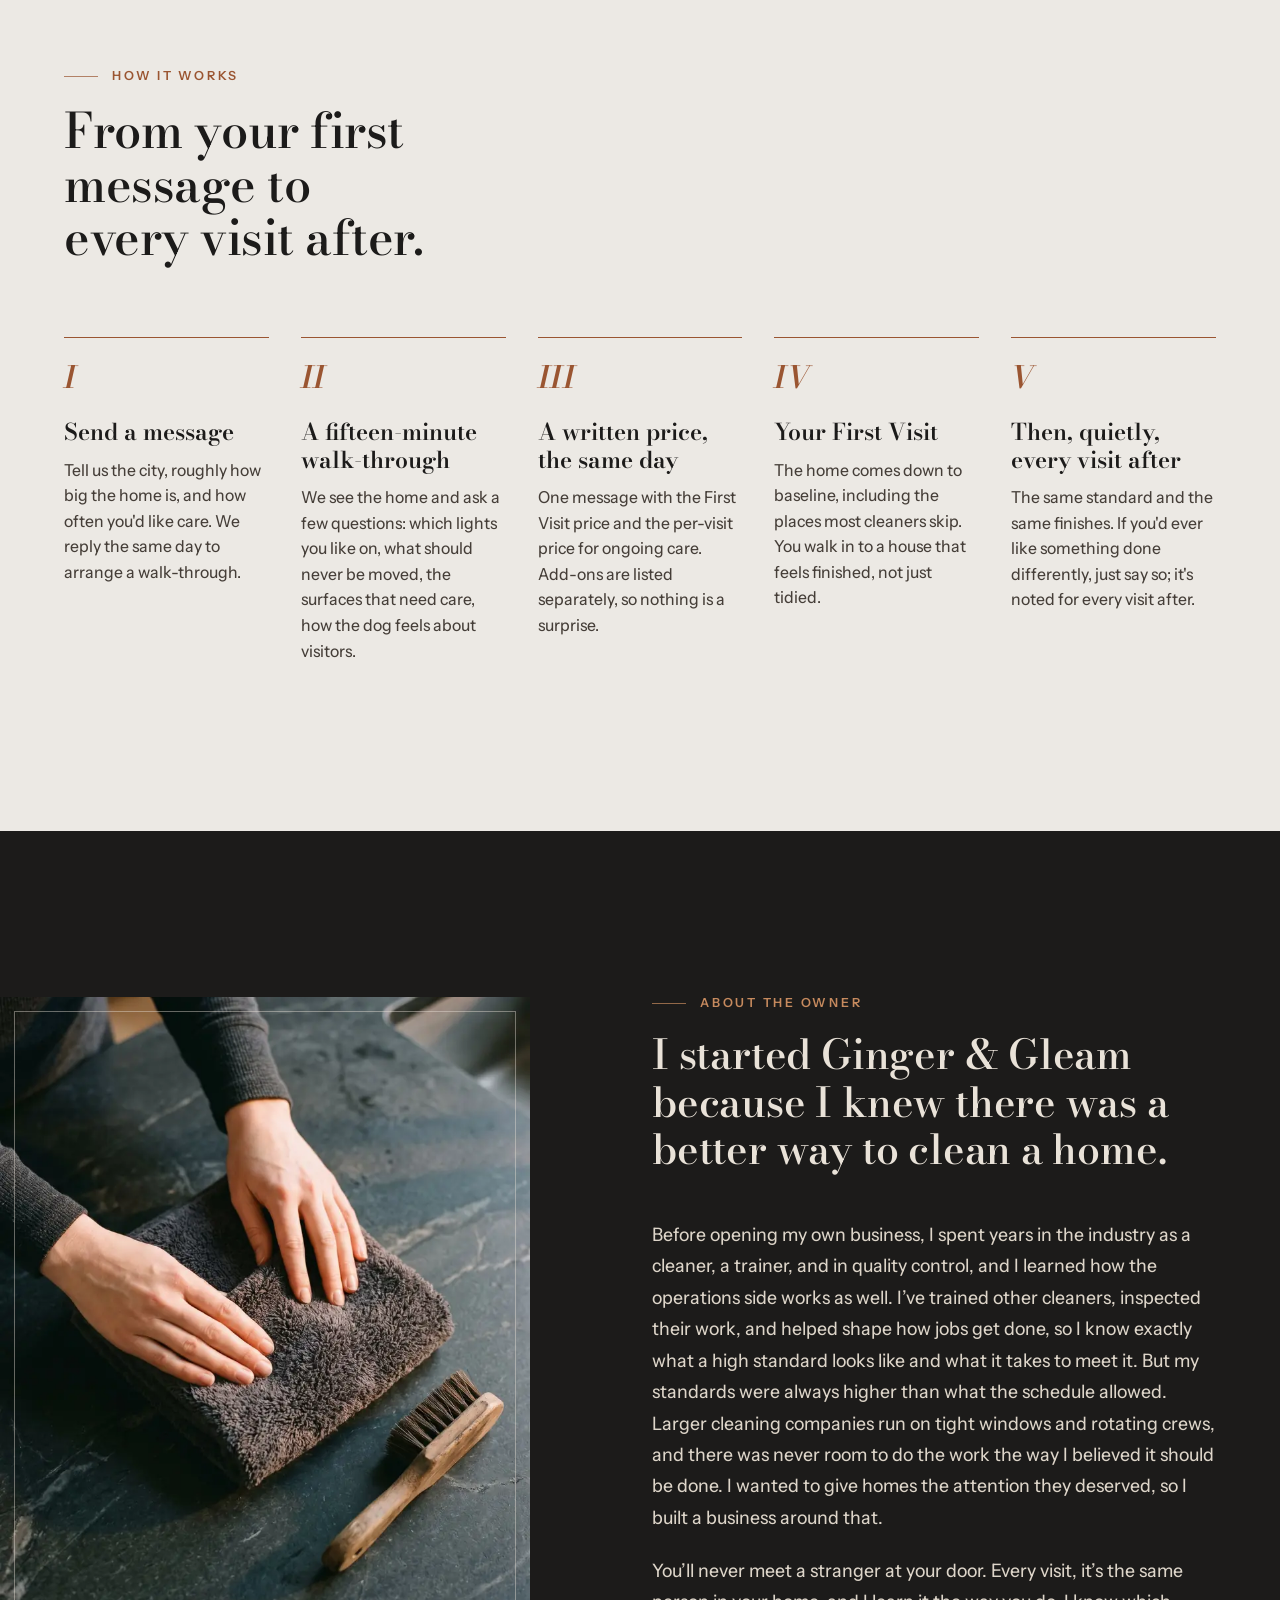
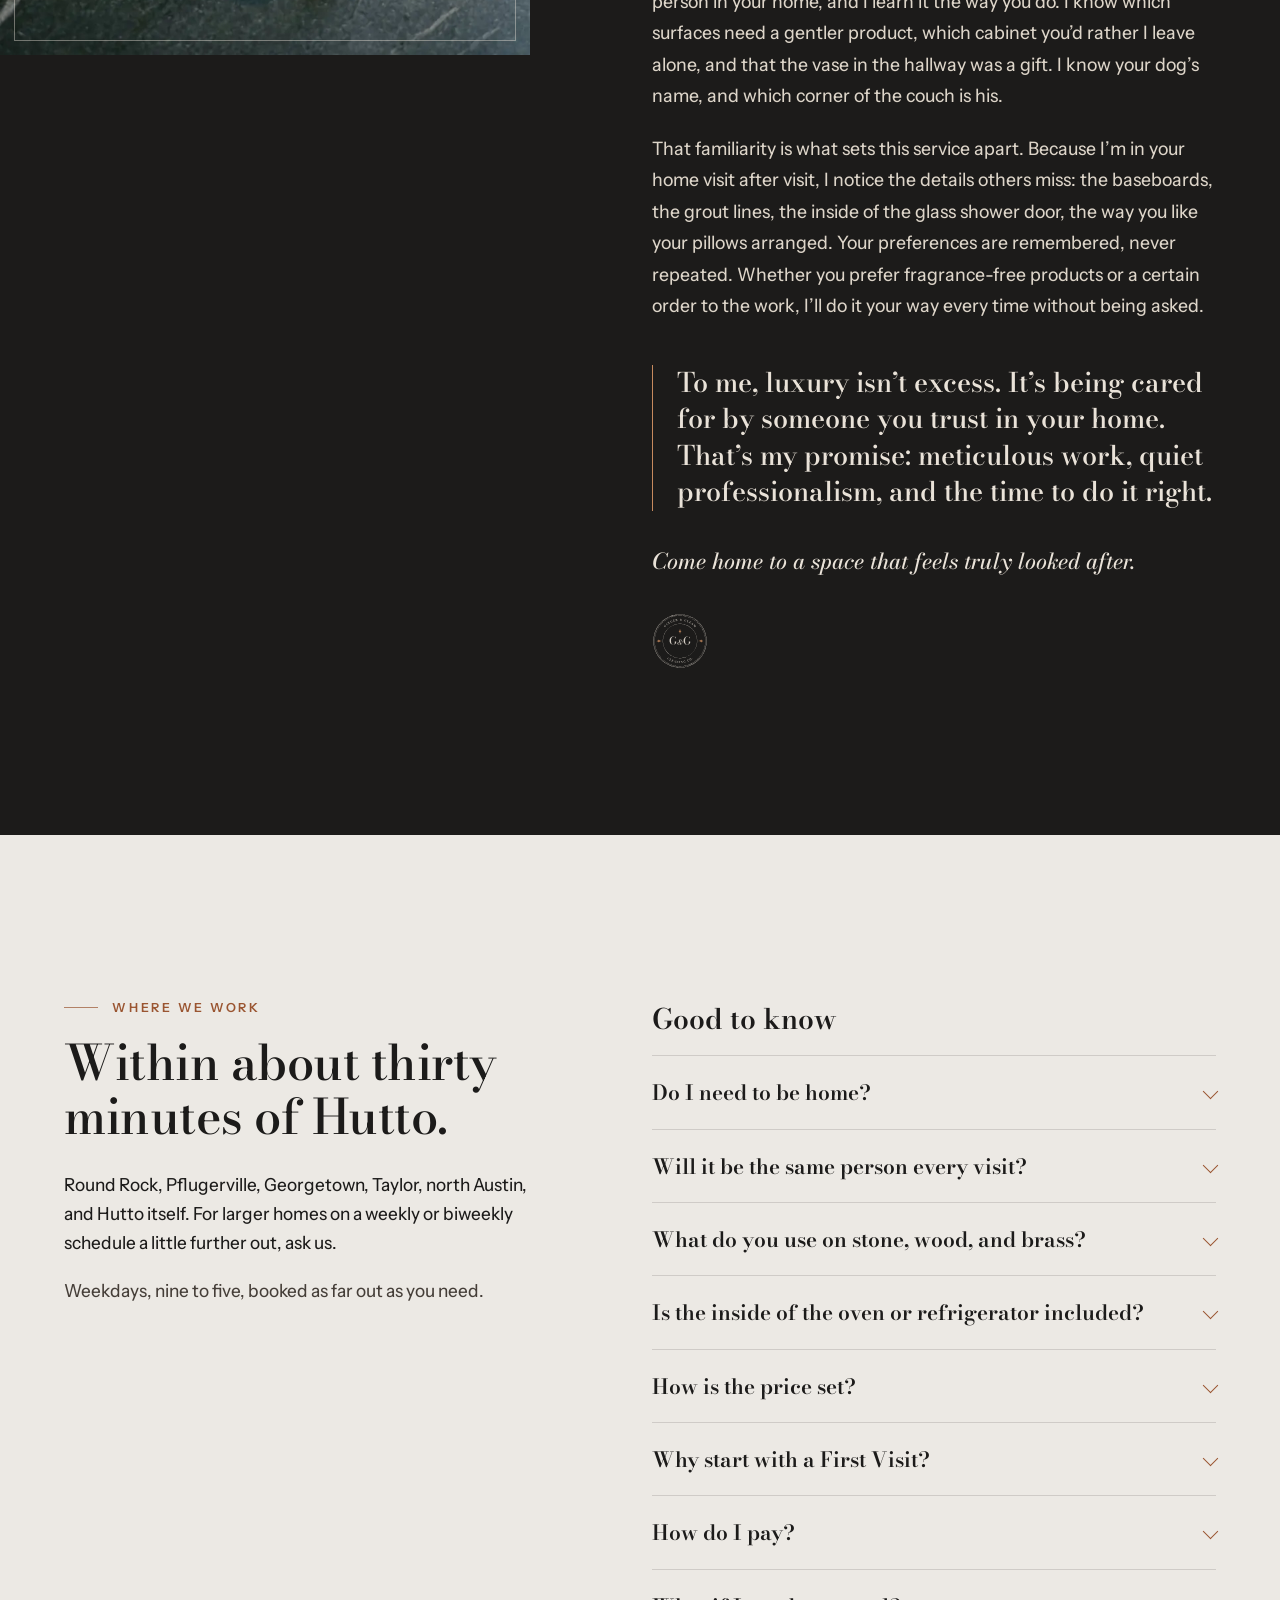
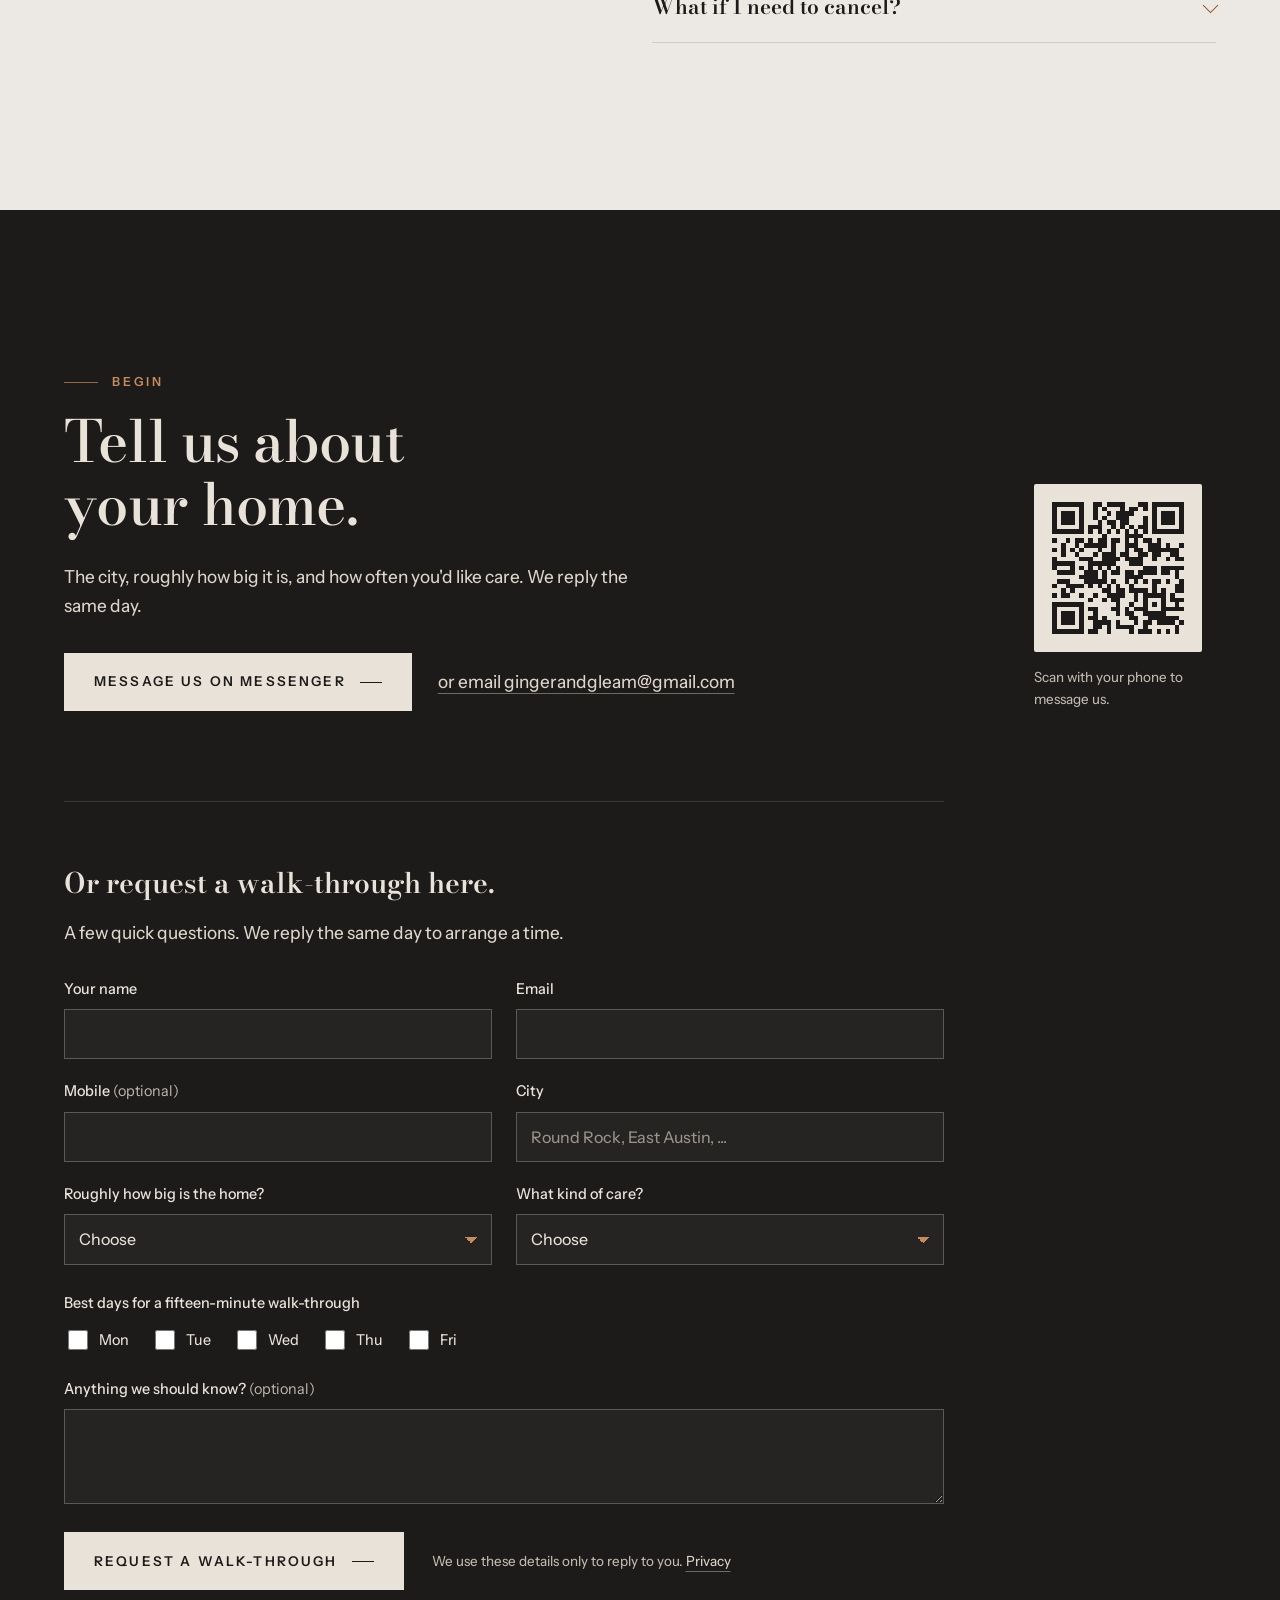
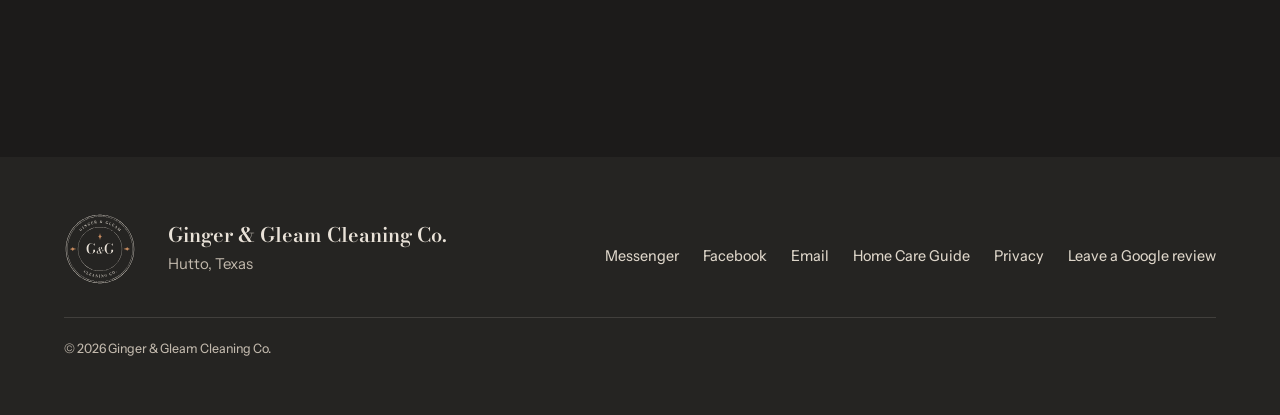
==== commit 03b8fce4: "Request form: city is a free-text field instead of a fixed list Co-Authored-By: Claude Fable 5.2 <no" ====
--- a/index.html
+++ b/index.html
@@ -351,12 +351,7 @@
         <label>Your name<input name="Name" autocomplete="name" required></label>
         <label>Email<input type="email" name="Email" autocomplete="email" required></label>
         <label><span class="lbl">Mobile <em>(optional)</em></span><input type="tel" name="Mobile" autocomplete="tel"></label>
-        <label>City
-          <select name="City" required>
-            <option value="">Choose</option>
-            <option>Hutto</option><option>Round Rock</option><option>Pflugerville</option><option>Georgetown</option><option>Taylor</option><option>North Austin</option><option>Somewhere else</option>
-          </select>
-        </label>
+        <label>City<input name="City" autocomplete="address-level2" placeholder="Round Rock, East Austin, ..." required></label>
         <label>Roughly how big is the home?
           <select name="Home size" required>
             <option value="">Choose</option>
--- a/assets/site.css
+++ b/assets/site.css
@@ -285,3 +285,4 @@
 @media (max-width:899px){.label{margin-bottom:18px}.matted::after{inset:10px}}
 @media (max-width:520px){.hero-actions .button{width:100%;justify-content:space-between}.hero-places{font-size:11.5px;letter-spacing:.16em}.hero-places li:not(:last-child)::after{margin:0 10px 2px}}
 @media (prefers-reduced-motion:reduce){.button::before{display:none}}
+.request ::placeholder{color:var(--smoke);opacity:.75}
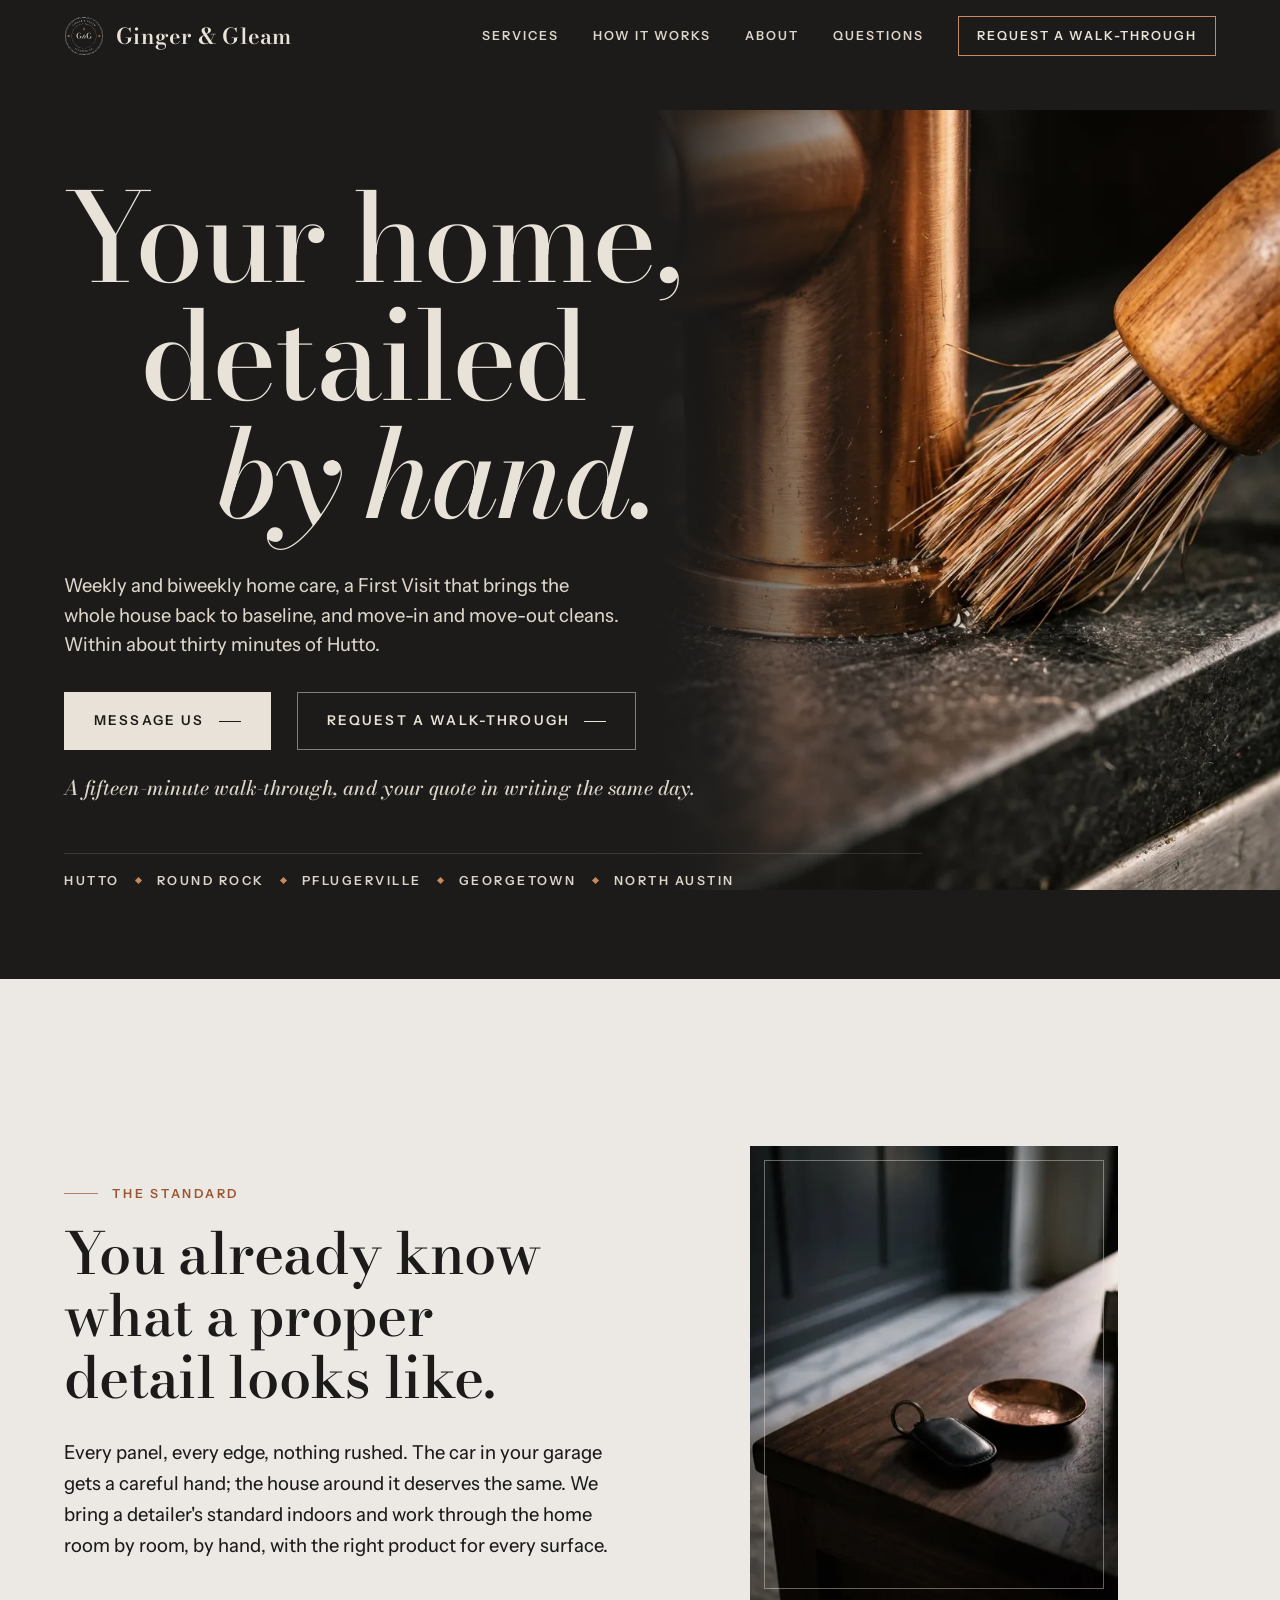
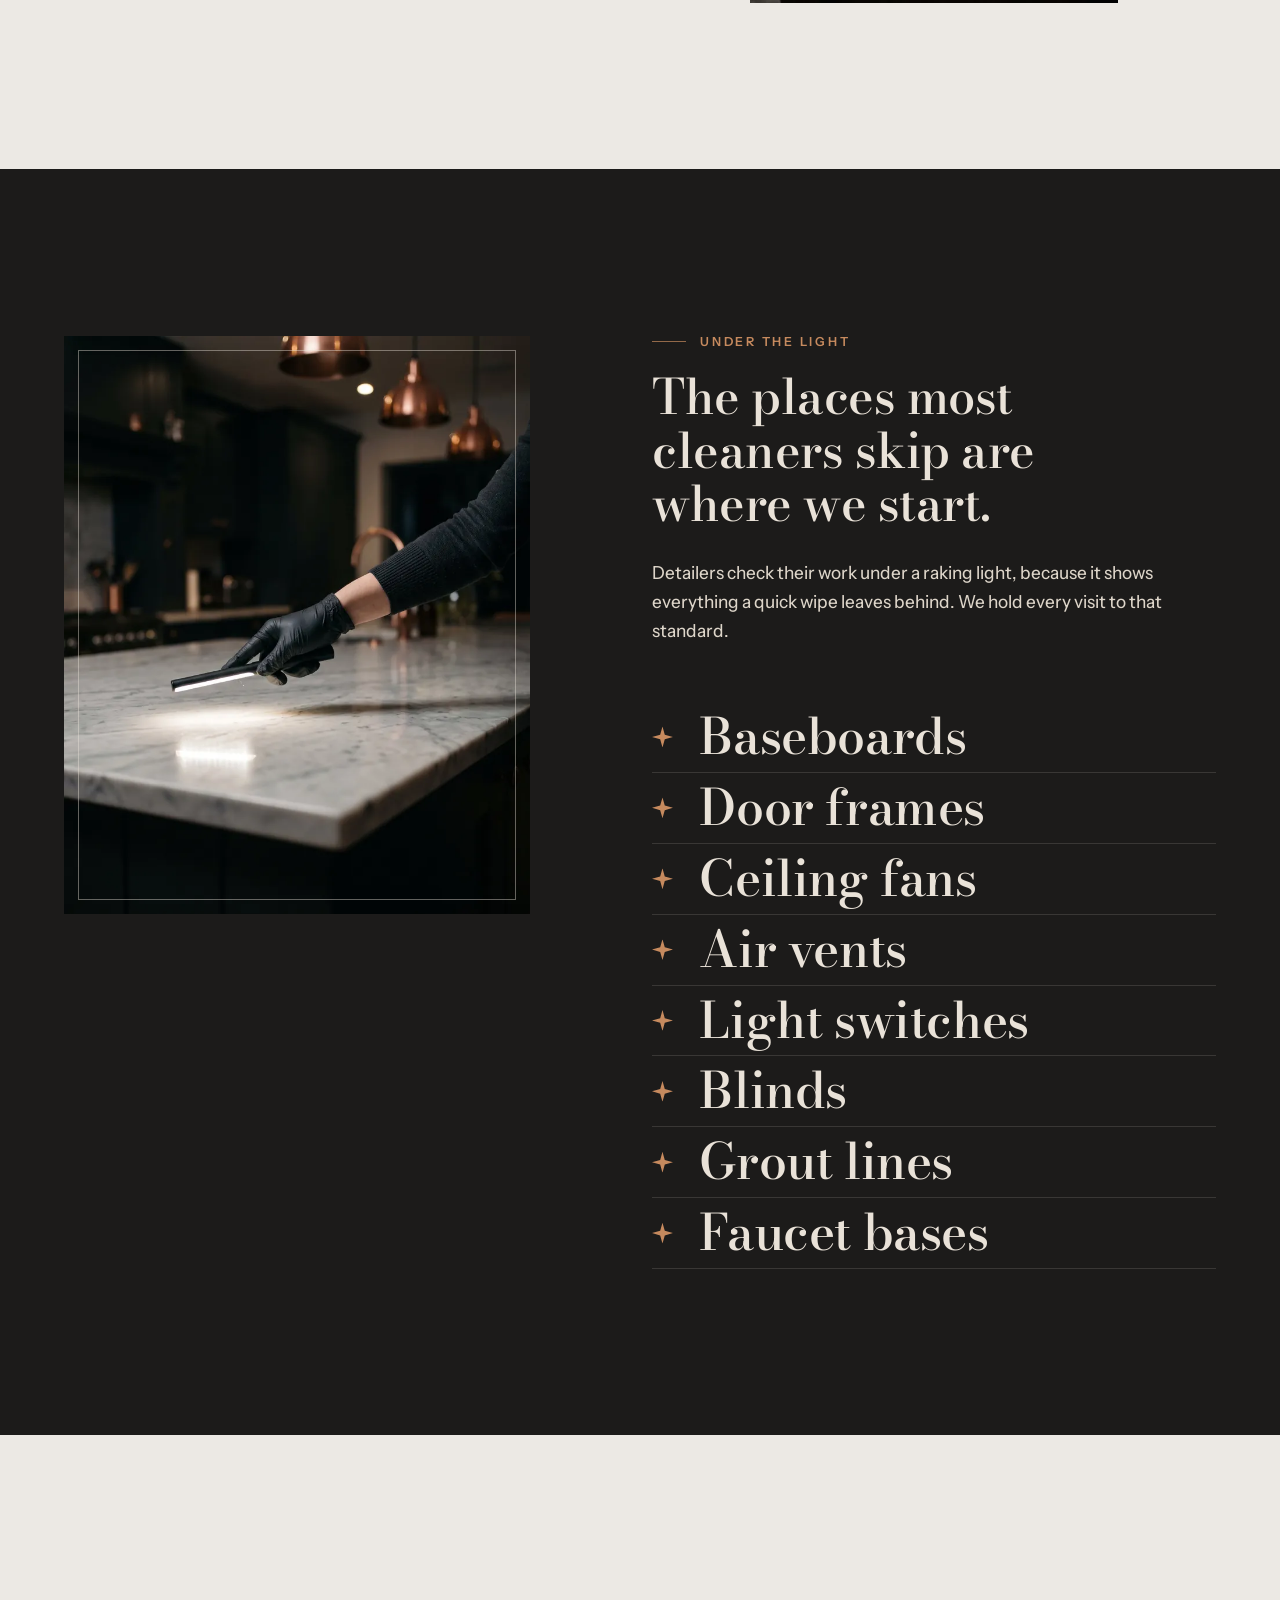
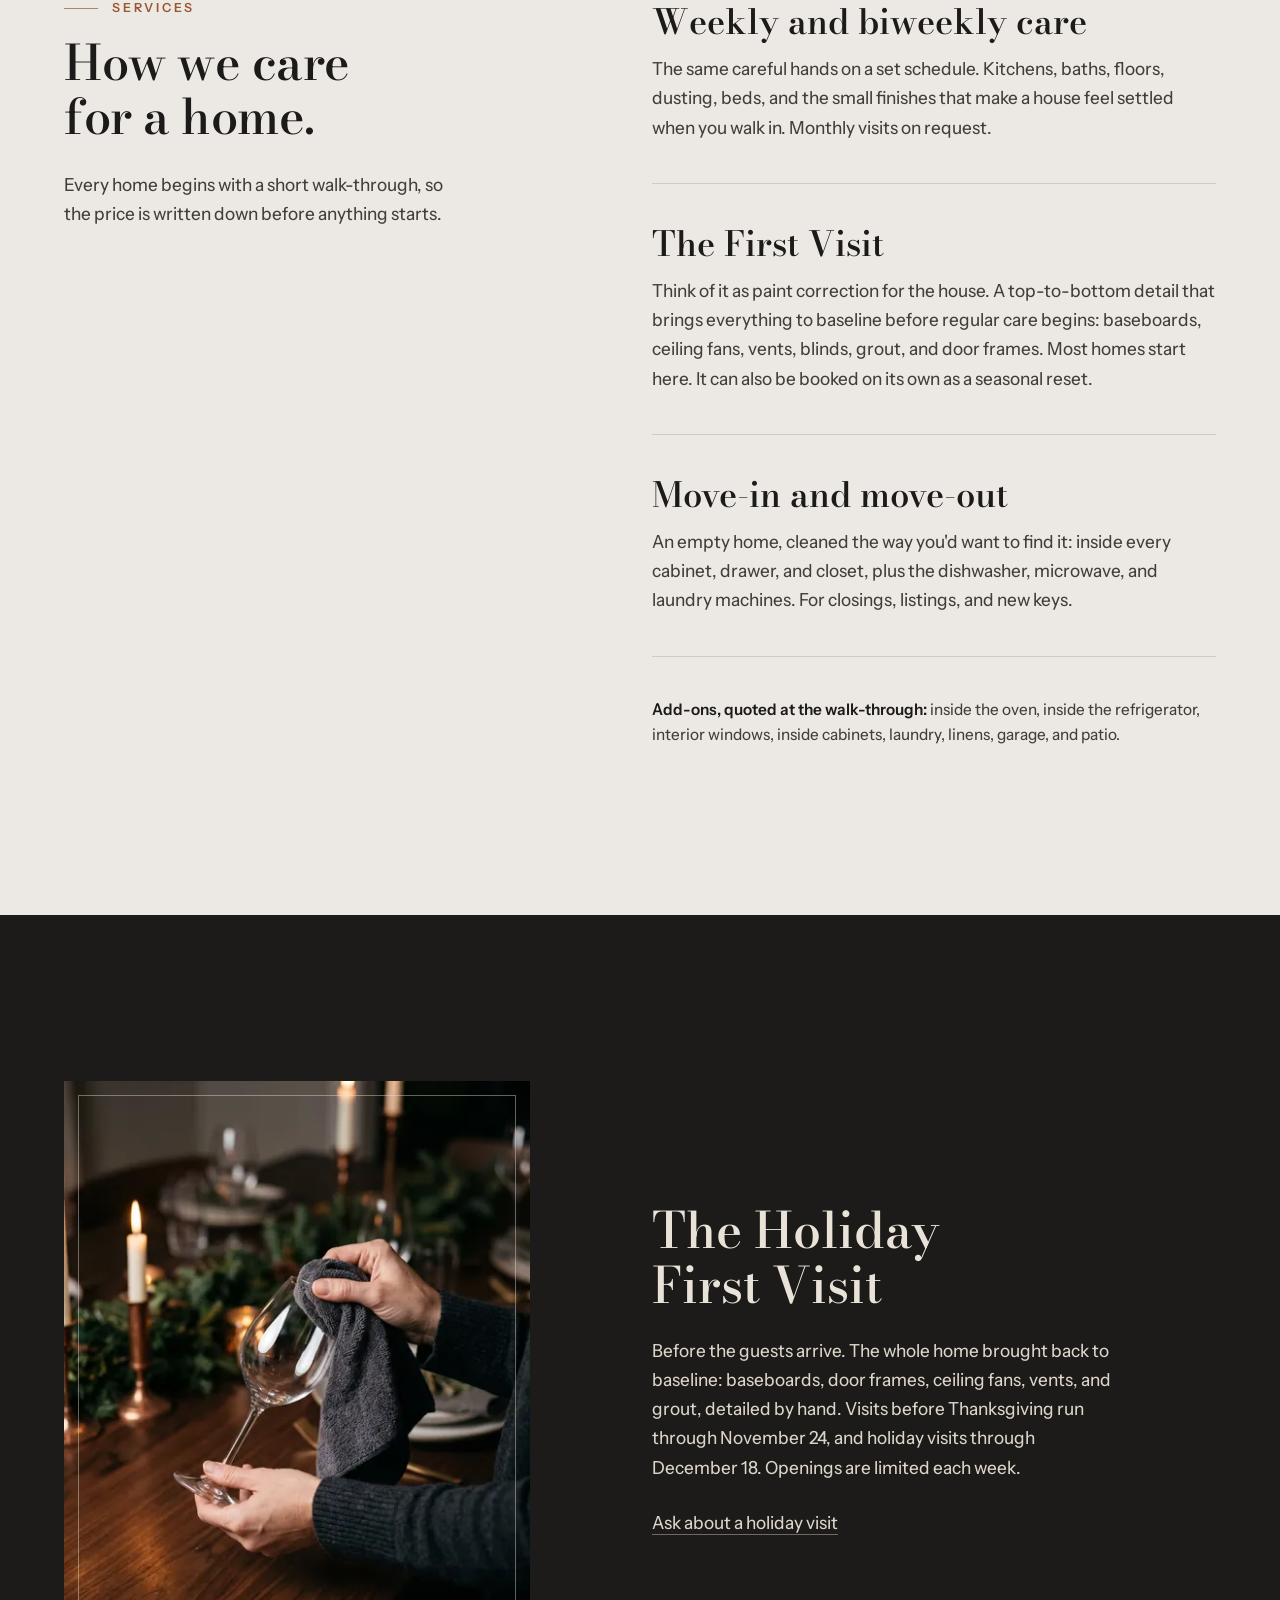
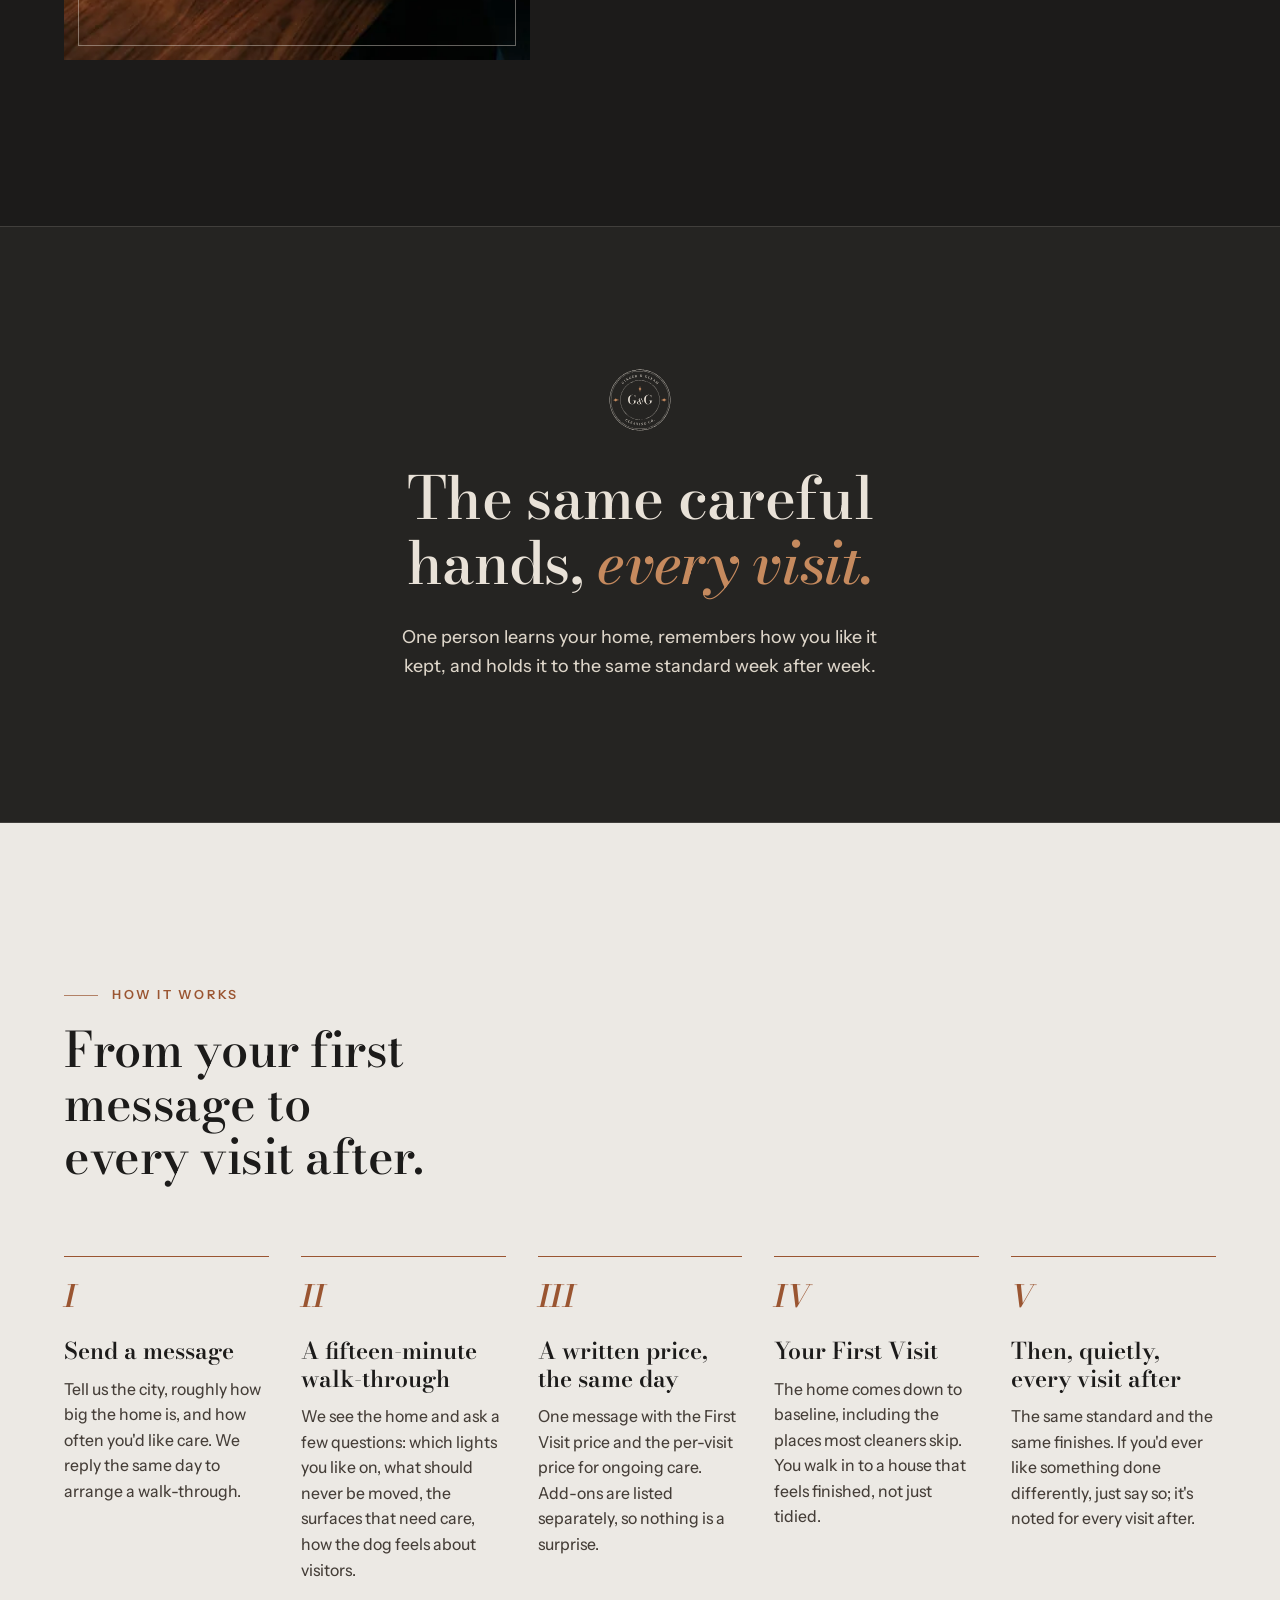
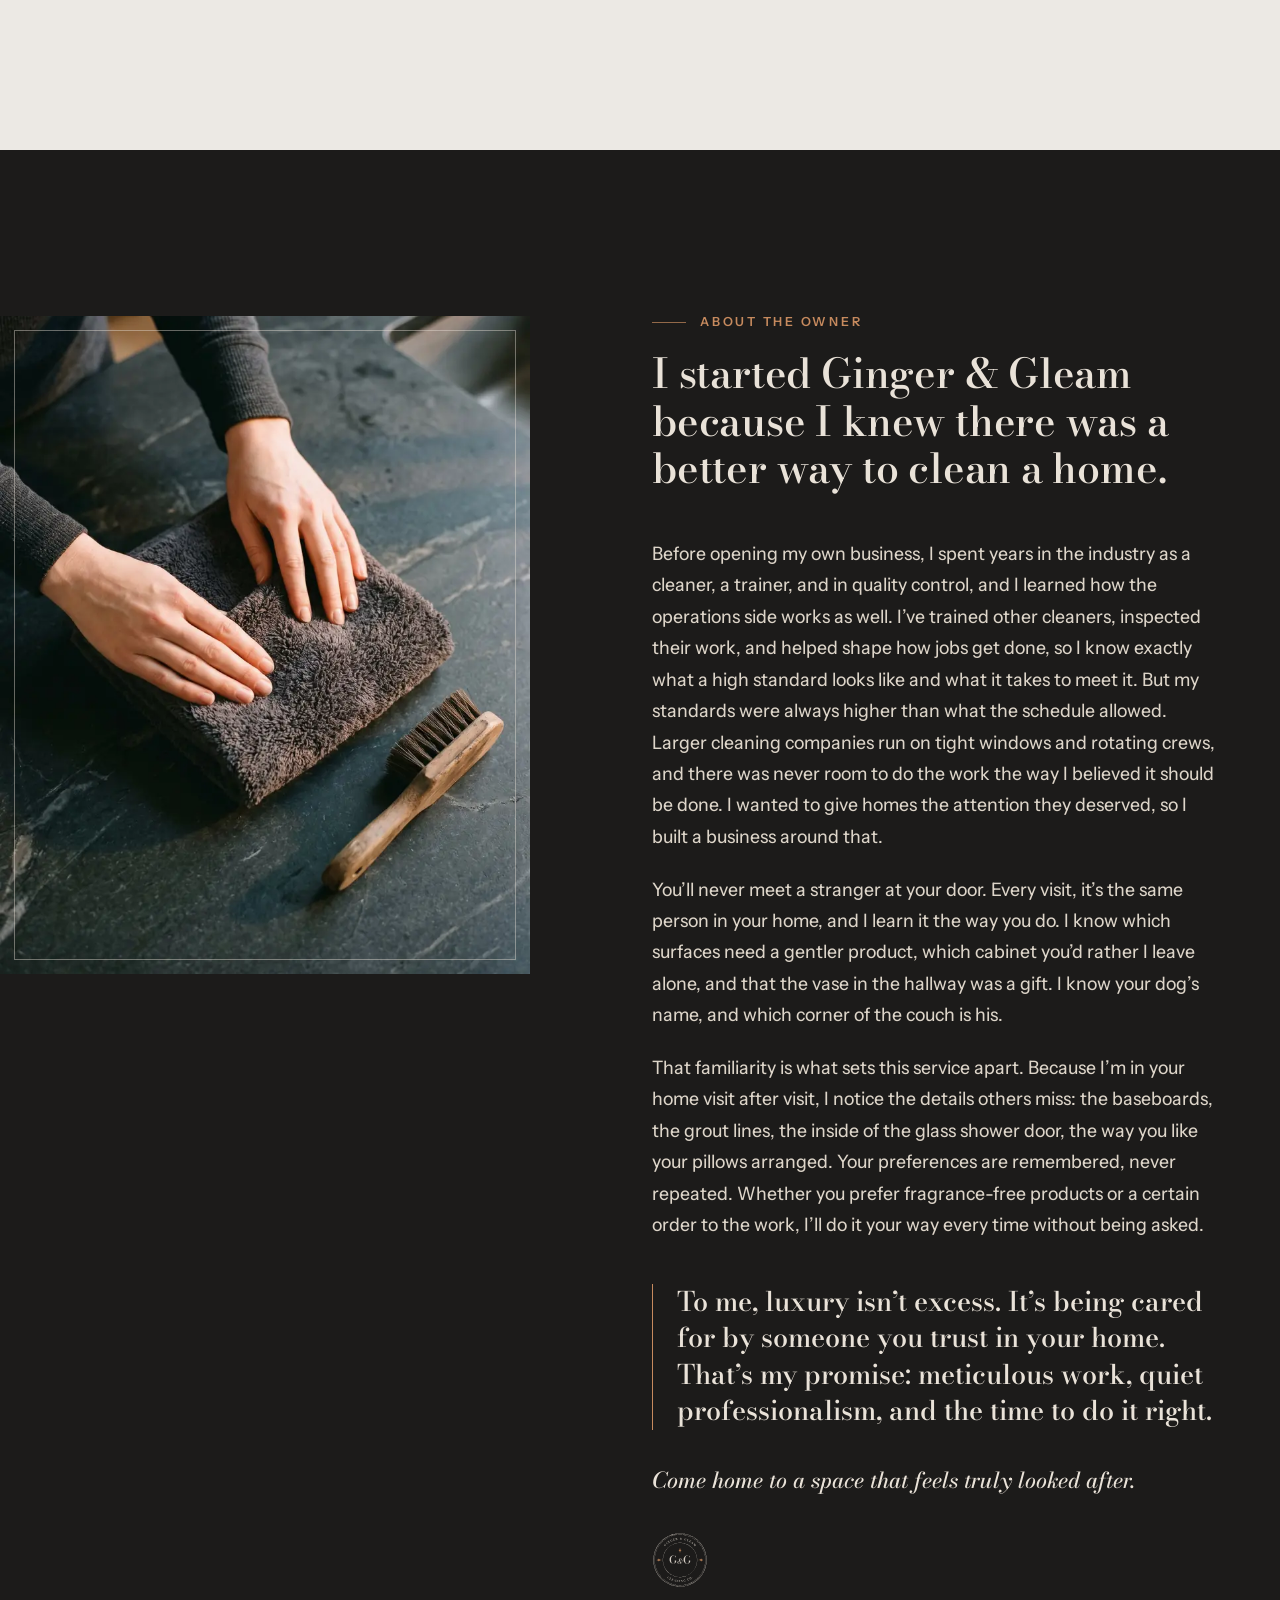
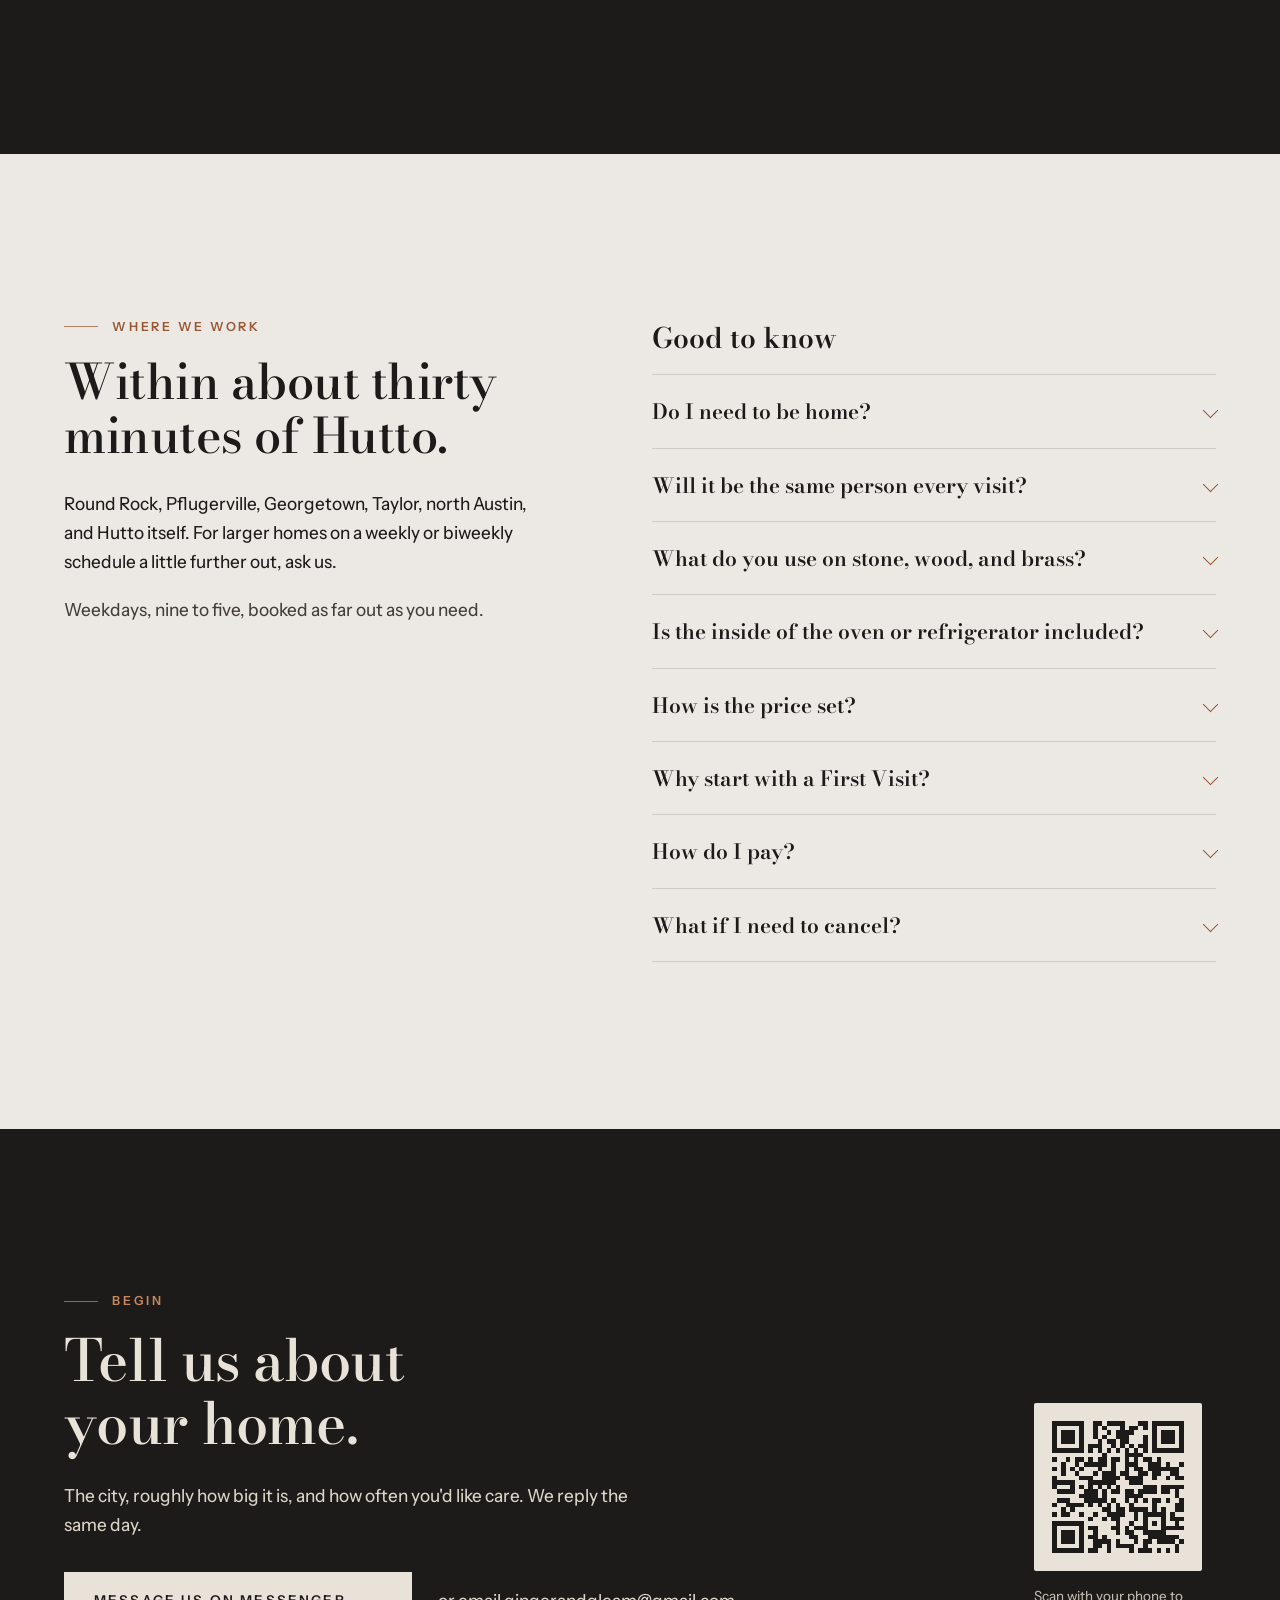
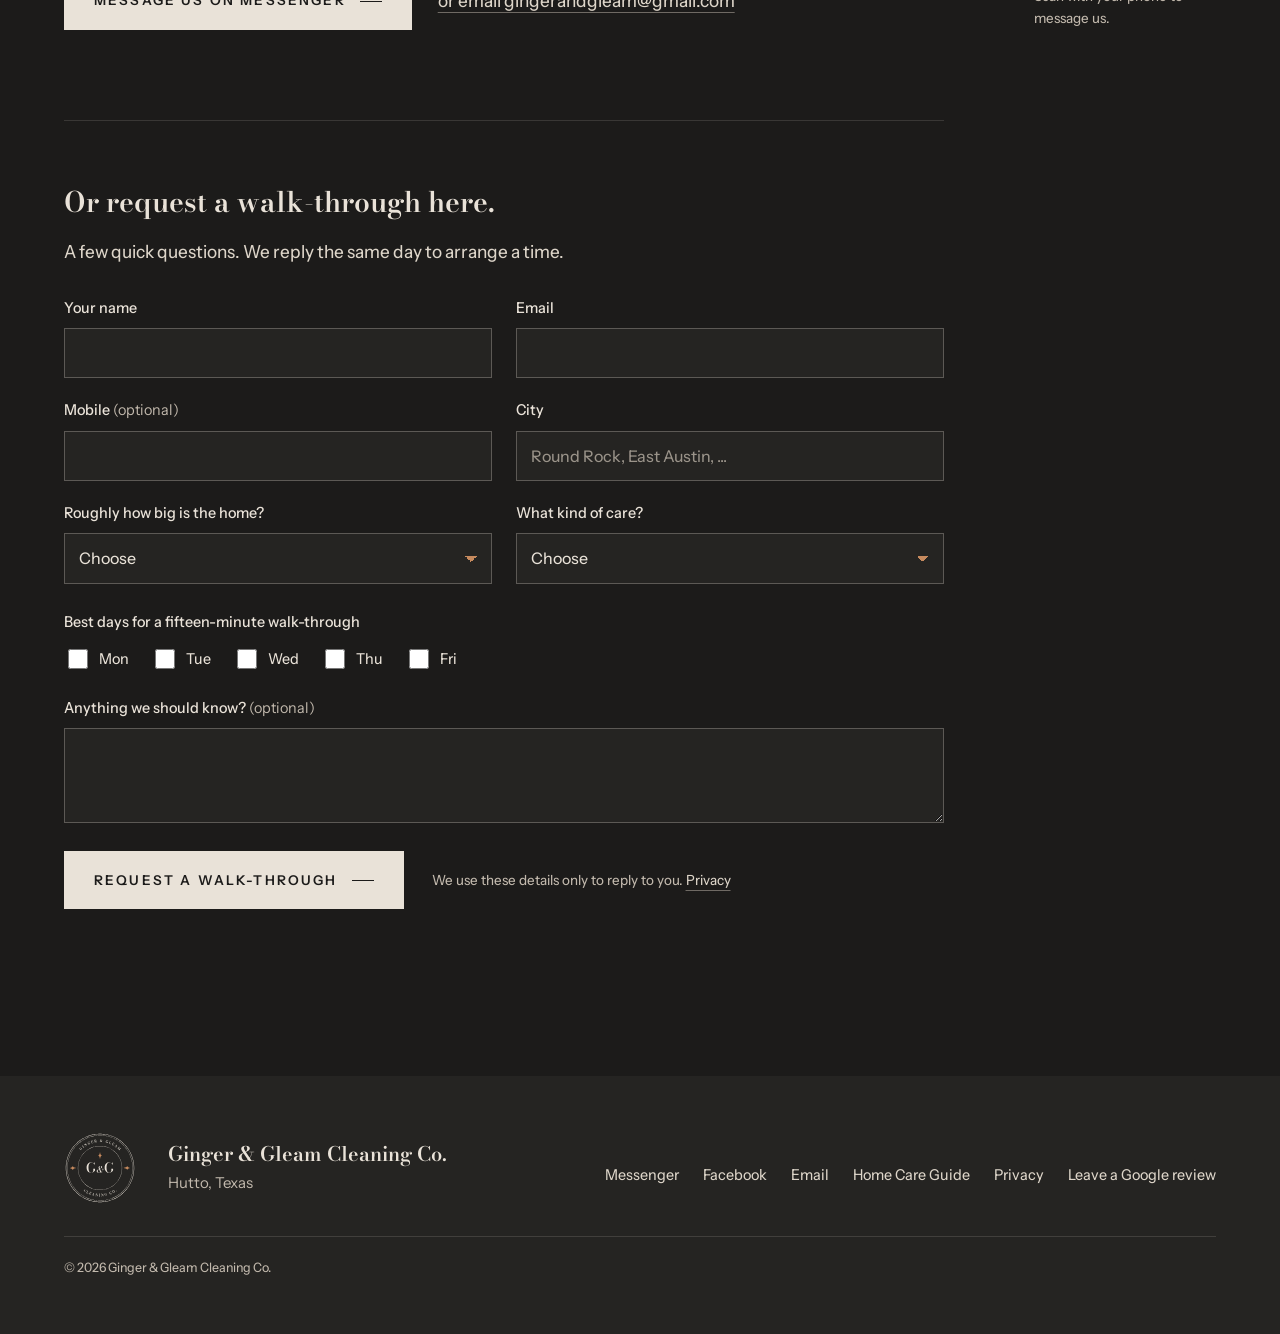
==== commit 5bf797cb: "Remove the gift certificate offer from the homepage The operator retired the First Visit gift certif" ====
--- a/index.html
+++ b/index.html
@@ -189,19 +189,6 @@
         <a class="quiet-link on-dark" href="https://m.me/61587592953067?ref=website" target="_blank" rel="noopener">Ask about a holiday visit</a>
       </div>
     </article>
-    <article class="season-item" data-from="2026-11-20" data-until="2026-12-24" hidden>
-      <figure>
-        <img src="assets/img/gift-800.webp"
-             srcset="assets/img/gift-480.webp 480w, assets/img/gift-800.webp 800w, assets/img/gift-1200.webp 1200w"
-             sizes="(min-width: 900px) 34vw, 100vw" width="1600" height="1986" loading="lazy"
-             alt="A cream envelope closed with a copper wax seal and charcoal ribbon beside a detailing brush.">
-      </figure>
-      <div class="season-copy">
-        <h3>The First Visit, as a gift</h3>
-        <p>Give a home that feels finished. A First Visit gift certificate: the whole house detailed by hand, on a heavy printed card ready to give. Send us the recipient's city and roughly how big their home is.</p>
-        <a class="quiet-link on-dark" href="https://m.me/61587592953067?ref=website" target="_blank" rel="noopener">Ask about a gift certificate</a>
-      </div>
-    </article>
     <article class="season-item" data-from="2027-01-01" data-until="2027-01-31" hidden>
       <figure>
         <img src="assets/img/floor-800.webp"
